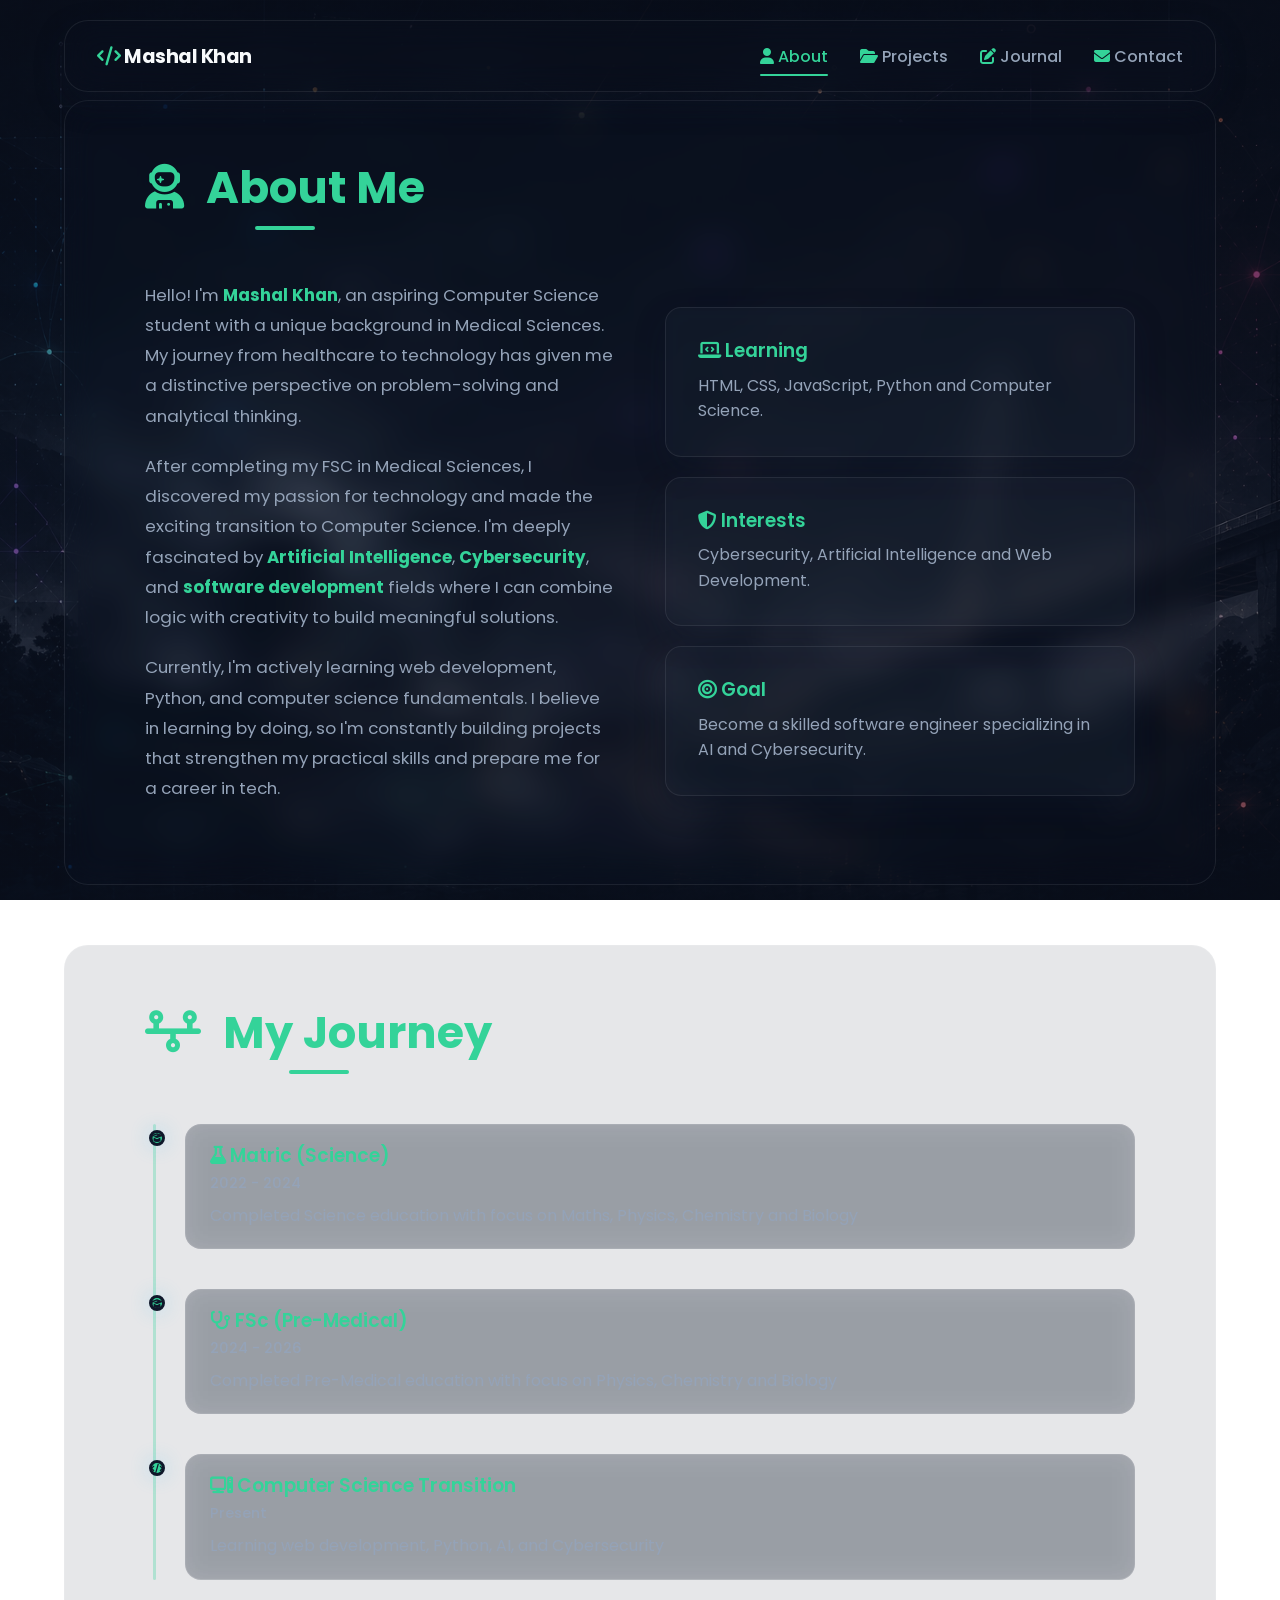
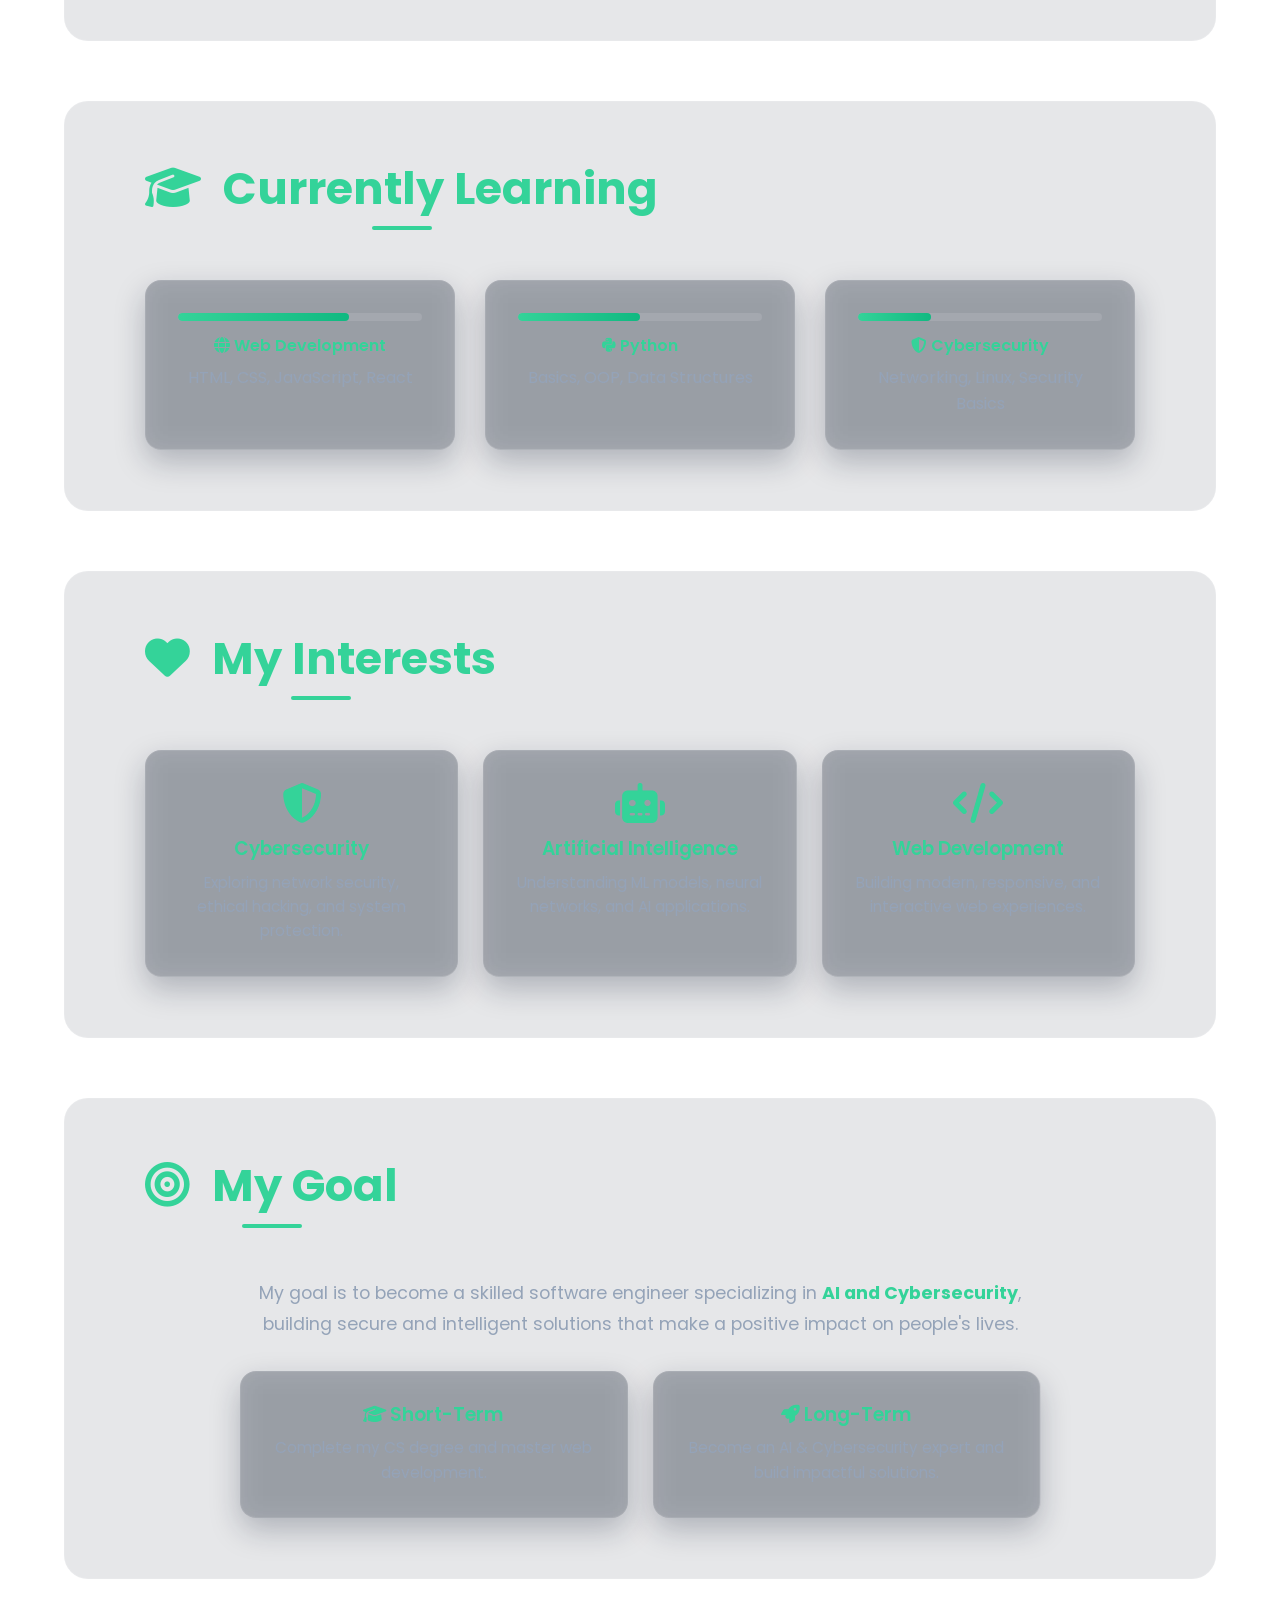
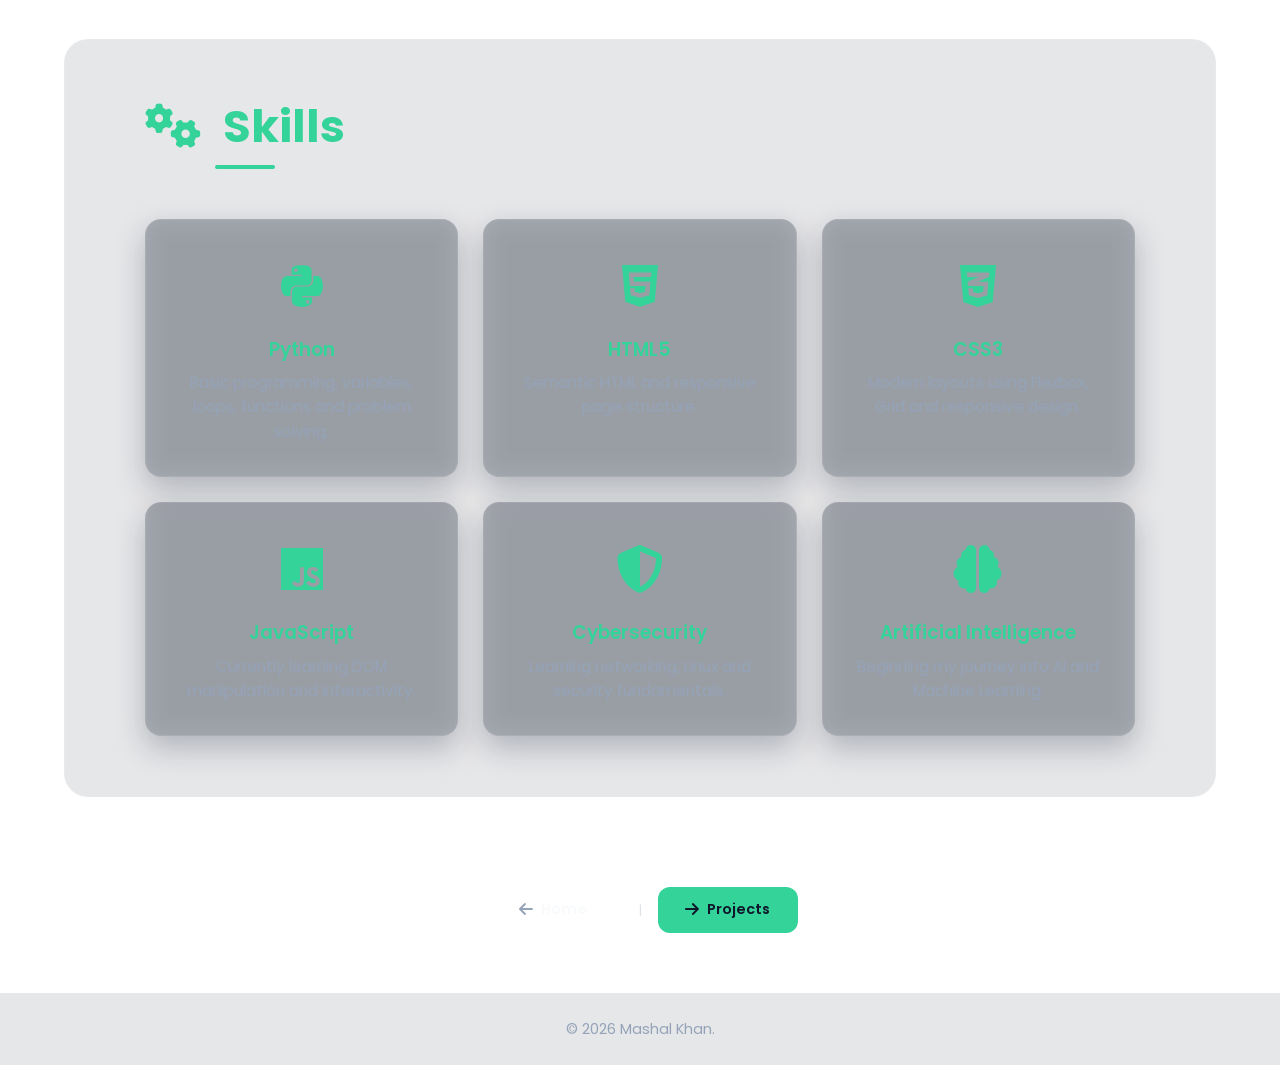
==== about.html @ 82abe892 "complete portfolio redesign" ====
<!DOCTYPE html>
<html lang="en">
<head>
    <!-- Meta Information -->
    <meta charset="UTF-8">
    <meta name="viewport" content="width=device-width, initial-scale=1.0">
    <meta name="description" content="Mashal Khan - Computer Science student specializing in AI, Cybersecurity, and Web Development. Transitioning from Medical Sciences to Tech.">
    <meta name="keywords" content="AI, Cybersecurity, Web Development, Python, Portfolio, Mashal Khan">
    <meta name="author" content="Mashal Khan">
    <meta name="robots" content="index, follow">
    
    <!-- Open Graph -->
    <meta property="og:title" content="Mashal Khan | About">
    <meta property="og:description" content="Computer Science student specializing in AI, Cybersecurity, and Web Development.">
    <meta property="og:type" content="website">
    <meta property="og:url" content="https://mashal-web.github.io/mashal-portfolio/">
    <meta property="og:image" content="https://mashal-web.github.io/mashal-portfolio/assets/images/og-image.jpg">
    
    <!-- Twitter Card -->
    <meta name="twitter:card" content="summary_large_image">
    <meta name="twitter:title" content="Mashal Khan | About">
    <meta name="twitter:description" content="Computer Science student specializing in AI, Cybersecurity, and Web Development.">
    
    <!-- Theme Color -->
    <meta name="theme-color" content="#0f172a">
    
    <title>Mashal Khan | About Me</title>
    
    <!-- Stylesheets -->
    <link rel="stylesheet" href="style.css">
    
    <!-- Favicon -->
    <link rel="icon" type="image/png" sizes="32x32" href="assets/images/favicon-32x32.png">
    <link rel="icon" type="image/png" sizes="16x16" href="assets/images/favicon-16x16.png">
    <link rel="apple-touch-icon" href="assets/images/apple-touch-icon.png">
    
    <!-- Preconnect for Performance -->
    <link rel="preconnect" href="https://fonts.googleapis.com">
    <link rel="preconnect" href="https://fonts.gstatic.com" crossorigin>

    <!-- Font Awesome -->
    <link rel="stylesheet" href="https://cdnjs.cloudflare.com/ajax/libs/font-awesome/6.5.0/css/all.min.css">
</head>
<body class="page-about">
    <!-- Scroll Progress Bar -->
    <div class="scroll-progress" role="progressbar" aria-valuenow="0" aria-valuemin="0" aria-valuemax="100"></div>
    
    <!-- Skip to Content -->
    <a href="#main-content" class="skip-link">Skip to main content</a>
 
    <!-- Navigation -->
    <header>
        <nav class="navbar" aria-label="Main navigation">
            <div class="logo">
                <a href="index.html" aria-label="Homepage">
                    <i class="fas fa-code"></i> Mashal Khan
                </a>
            </div>
            <ul class="nav-links" role="menubar">
                <li role="none"><a href="about.html" class="active" role="menuitem"><i class="fas fa-user"></i> About</a></li>
                <li role="none"><a href="projects.html" role="menuitem"><i class="fas fa-folder-open"></i> Projects</a></li>
                <li role="none"><a href="journal.html" role="menuitem"><i class="fas fa-pen-to-square"></i> Journal</a></li>
                <li role="none"><a href="contact.html" role="menuitem"><i class="fas fa-envelope"></i> Contact</a></li>
            </ul>
            <button class="hamburger" aria-label="Toggle navigation menu" aria-expanded="false">
                <span></span>
                <span></span>
                <span></span>
            </button>
        </nav>
    </header>

    <main id="main-content">

        <!-- ===== ABOUT SECTION ===== -->
        <section class="about">
            <div class="container">
                <h2 class="section-title">
                    <i class="fas fa-user-astronaut"></i> About Me
                </h2>
                <div class="about-content">
                    <div class="about-text">
                        <p>
                            Hello! I'm <strong>Mashal Khan</strong>, an aspiring Computer Science student 
                            with a unique background in Medical Sciences. My journey from healthcare to 
                            technology has given me a distinctive perspective on problem-solving and 
                            analytical thinking.
                        </p>
                        <p>
                            After completing my FSC in Medical Sciences, I discovered my passion for 
                            technology and made the exciting transition to Computer Science. I'm deeply 
                            fascinated by <strong>Artificial Intelligence</strong>, 
                            <strong>Cybersecurity</strong>, and <strong>software development</strong>  
                            fields where I can combine logic with creativity to build meaningful solutions.
                        </p>
                        <p>
                            Currently, I'm actively learning web development, Python, and computer science 
                            fundamentals. I believe in learning by doing, so I'm constantly building 
                            projects that strengthen my practical skills and prepare me for a career in tech.
                        </p>
                    </div>
                    <div class="about-cards">
                        <a href="#learning">
                            <div class="card">
                                <h3><i class="fas fa-laptop-code"></i> Learning</h3>
                                <p>HTML, CSS, JavaScript, Python and Computer Science.</p>
                            </div>
                        </a>
                        <a href="#interests">
                            <div class="card">
                                <h3><i class="fas fa-shield-halved"></i> Interests</h3>
                                <p>Cybersecurity, Artificial Intelligence and Web Development.</p>
                            </div>
                        </a>
                        <a href="#goal">
                            <div class="card">
                                <h3><i class="fas fa-bullseye"></i> Goal</h3>
                                <p>Become a skilled software engineer specializing in AI and Cybersecurity.</p>
                            </div>
                        </a>
                    </div>
                </div>
            </div>
        </section>

        <!-- ===== JOURNEY SECTION ===== -->
        <section id="journey" class="journey hidden">
            <div class="container">
                <h2 class="section-title">
                    <i class="fas fa-timeline"></i> My Journey
                </h2>
                <div class="timeline">
                    <div class="timeline-item">
                        <div class="timeline-dot" aria-hidden="true">
                            <i class="fas fa-graduation-cap"></i>
                        </div>
                        <div class="timeline-content">
                            <h3><i class="fas fa-flask"></i> Matric (Science)</h3>
                            <p class="timeline-date">2022 - 2024</p>
                            <p>Completed Science education with focus on Maths, Physics, Chemistry and Biology</p>
                        </div>
                    </div>
                    <div class="timeline-item">
                        <div class="timeline-dot" aria-hidden="true">
                            <i class="fas fa-graduation-cap"></i>
                        </div>
                        <div class="timeline-content">
                            <h3><i class="fas fa-stethoscope"></i> FSc (Pre-Medical)</h3>
                            <p class="timeline-date">2024 - 2026</p>
                            <p>Completed Pre-Medical education with focus on Physics, Chemistry and Biology</p>
                        </div>
                    </div>
                    <div class="timeline-item">
                        <div class="timeline-dot" aria-hidden="true">
                            <i class="fas fa-code"></i>
                        </div>
                        <div class="timeline-content">
                            <h3><i class="fas fa-computer"></i> Computer Science Transition</h3>
                            <p class="timeline-date">Present</p>
                            <p>Learning web development, Python, AI, and Cybersecurity</p>
                        </div>
                    </div>
                </div>
            </div>
        </section>

        <!-- ===== LEARNING SECTION ===== -->
        <section id="learning" class="learning hidden">
            <div class="container">
                <h2 class="section-title">
                    <i class="fas fa-graduation-cap"></i> Currently Learning
                </h2>
                <div class="learning-grid">
                    <div class="card">
                        <div class="progress-bar">
                            <div class="progress" style="width: 70%;"></div>
                        </div>
                        <h4><i class="fas fa-globe"></i> Web Development</h4>
                        <p>HTML, CSS, JavaScript, React</p>
                    </div>
                    <div class="card">
                        <div class="progress-bar">
                            <div class="progress" style="width: 50%;"></div>
                        </div>
                        <h4><i class="fab fa-python"></i> Python</h4>
                        <p>Basics, OOP, Data Structures</p>
                    </div>
                    <div class="card">
                        <div class="progress-bar">
                            <div class="progress" style="width: 30%;"></div>
                        </div>
                        <h4><i class="fas fa-shield-halved"></i> Cybersecurity</h4>
                        <p>Networking, Linux, Security Basics</p>
                    </div>
                </div>
            </div>
        </section>

        <!-- ===== INTERESTS SECTION ===== -->
        <section id="interests" class="interests hidden">
            <div class="container">
                <h2 class="section-title">
                    <i class="fas fa-heart"></i> My Interests
                </h2>
                <div class="interests-grid">
                    <div class="card">
                        <i class="fas fa-shield-halved"></i>
                        <h3>Cybersecurity</h3>
                        <p>Exploring network security, ethical hacking, and system protection.</p>
                    </div>
                    <div class="card">
                        <i class="fas fa-robot"></i>
                        <h3>Artificial Intelligence</h3>
                        <p>Understanding ML models, neural networks, and AI applications.</p>
                    </div>
                    <div class="card">
                        <i class="fas fa-code"></i>
                        <h3>Web Development</h3>
                        <p>Building modern, responsive, and interactive web experiences.</p>
                    </div>
                </div>
            </div>
        </section>
        
        <!-- ===== GOAL SECTION ===== -->
        <section id="goal" class="goal hidden">
            <div class="container">
                <h2 class="section-title">
                    <i class="fas fa-bullseye"></i> My Goal
                </h2>
                <div class="goal-content">
                    <p>
                        My goal is to become a skilled software engineer specializing in 
                        <strong>AI and Cybersecurity</strong>, building secure and intelligent 
                        solutions that make a positive impact on people's lives.
                    </p>
                    <div class="goal-grid">
                        <div class="card">
                            <h3><i class="fas fa-graduation-cap"></i> Short-Term</h3>
                            <p>Complete my CS degree and master web development.</p>
                        </div>
                        <div class="card">
                            <h3><i class="fas fa-rocket"></i> Long-Term</h3>
                            <p>Become an AI & Cybersecurity expert and build impactful solutions.</p>
                        </div>
                    </div>
                </div>
            </div>
        </section>

        <!-- ===== SKILLS SECTION ===== -->
        <section id="skills" class="skills hidden">
            <div class="container">
                <h2 class="section-title">
                    <i class="fas fa-cogs"></i> Skills
                </h2>
                <div class="skills-grid">
                    <div class="card skill-card">
                        <div class="skill-icon" aria-hidden="true">
                            <i class="fab fa-python"></i>
                        </div>
                        <h3>Python</h3>
                        <p>Basic programming, variables, loops, functions and problem solving.</p>
                    </div>
                    <div class="card skill-card">
                        <div class="skill-icon" aria-hidden="true">
                            <i class="fab fa-html5"></i>
                        </div>
                        <h3>HTML5</h3>
                        <p>Semantic HTML and responsive page structure.</p>
                    </div>
                    <div class="card skill-card">
                        <div class="skill-icon" aria-hidden="true">
                            <i class="fab fa-css3-alt"></i>
                        </div>
                        <h3>CSS3</h3>
                        <p>Modern layouts using Flexbox, Grid and responsive design.</p>
                    </div>
                    <div class="card skill-card">
                        <div class="skill-icon" aria-hidden="true">
                            <i class="fab fa-js"></i>
                        </div>
                        <h3>JavaScript</h3>
                        <p>Currently learning DOM manipulation and interactivity.</p>
                    </div>
                    <div class="card skill-card">
                        <div class="skill-icon" aria-hidden="true">
                            <i class="fas fa-shield-halved"></i>
                        </div>
                        <h3>Cybersecurity</h3>
                        <p>Learning networking, Linux and security fundamentals.</p>
                    </div>
                    <div class="card skill-card">
                        <div class="skill-icon" aria-hidden="true">
                            <i class="fas fa-brain"></i>
                        </div>
                        <h3>Artificial Intelligence</h3>
                        <p>Beginning my journey into AI and Machine Learning.</p>
                    </div>
                </div>
            </div>
        </section>

        <!-- ===== NEXT PAGE NAVIGATION ===== -->
        <div class="next-page-nav">
            <a href="index.html" class="btn btn-outline">
                <i class="fas fa-arrow-left"></i> Home
            </a>
            <span class="nav-divider">|</span>
            <a href="projects.html" class="btn btn-primary">
                <i class="fas fa-arrow-right"></i> Projects
            </a>
        </div>

    </main>

    <!-- Back to Top Button -->
    <button id="backToTop" title="Back to Top" aria-label="Scroll back to top">
        <i class="fas fa-angle-up"></i>
    </button>

    <!-- Footer -->
    <footer class="footer">
        <p>
            &copy; <span id="currentYear">2026</span> Mashal Khan.
        </p>
    </footer>

    <script src="script.js"></script>
</body>
</html>
---- style.css ----
/* =========================
   Font Import
========================= */
@import url('https://fonts.googleapis.com/css2?family=Poppins:wght@300;400;500;600;700&display=swap');

/* =========================
   CSS Variables - Base Theme
========================= */
:root {
    /* Base Colors - Dark Theme */
    --bg: #0f172a;
    --bg-glass: rgba(15, 23, 42, 0.1);
    --surface: #1e293b;
    --surface-light: #334155;
    --text: #f8fafc;
    --text-muted: #94a3b8;
    --border: rgba(255, 255, 255, 0.08);
    
    /* Spacing */
    --space-xs: 0.5rem;
    --space-sm: 1rem;
    --space-md: 1.5rem;
    --space-lg: 2rem;
    --space-xl: 3rem;
    --space-2xl: 5rem;
    
    /* Border Radius */
    --radius-sm: 12px;
    --radius-md: 16px;
    --radius-lg: 24px;
    --radius-full: 9999px;
    
    /* Shadows */
    --shadow-sm: 0 8px 20px rgba(0, 0, 0, 0.15);
    --shadow-md: 0 12px 30px rgba(15, 23, 42, 0.25);
    --shadow-lg: 0 20px 50px rgba(0, 0, 0, 0.35);
    --shadow-primary: 0 8px 20px rgba(56, 189, 248, 0.3);
    
    /* Transitions */
    --transition-fast: 0.2s ease;
    --transition: 0.3s ease;
    --transition-slow: 0.5s ease;
}

/* =========================
   Reset & Base
========================= */
*,
*::before,
*::after {
    margin: 0;
    padding: 0;
    box-sizing: border-box;
}

html {
    scroll-behavior: smooth;
}

body {
    font-family: 'Poppins', sans-serif;
    color: var(--text);
    background: 
        linear-gradient(rgba(15, 23, 42, 0.55), rgba(15, 23, 42, 0.55)),
        url("assets/images/background.png");
    background-size: cover;
    background-position: center;
    background-repeat: no-repeat;
    background-attachment: fixed;
    overflow-x: hidden;
    min-height: 100vh;
}

/* =========================
   Typography
========================= */
h1, h2, h3, h4, h5, h6 {
    line-height: 1.2;
    font-weight: 600;
}

a {
    color: inherit;
    text-decoration: none;
}

img {
    max-width: 100%;
    height: auto;
    display: block;
    background: var(--surface-light);
}

/* =========================
   Skip to Content
========================= */
.skip-link {
    position: absolute;
    top: -100%;
    left: 50%;
    transform: translateX(-50%);
    padding: 12px 24px;
    background: var(--primary);
    color: var(--bg);
    text-decoration: none;
    font-weight: 600;
    border-radius: var(--radius-sm);
    z-index: 9999;
    transition: top var(--transition);
}

.skip-link:focus {
    top: 20px;
}

/* =========================
   Scroll Progress Bar
========================= */
.scroll-progress {
    position: fixed;
    top: 0;
    left: 0;
    width: 0;
    height: 4px;
    z-index: 9999;
    transition: width 0.1s ease;
    will-change: width;
}

/* =========================
   Navigation
========================= */
.navbar {
    position: fixed;
    top: 20px;
    left: 50%;
    transform: translateX(-50%);
    width: min(1200px, 90%);
    height: 72px;
    display: flex;
    justify-content: space-between;
    align-items: center;
    padding: 0 32px;
    background: var(--bg-glass);
    backdrop-filter: blur(16px);
    -webkit-backdrop-filter: blur(16px);
    border: 1px solid var(--border);
    border-radius: var(--radius-lg);
    box-shadow: var(--shadow-md);
    z-index: 1000;
    transition: all var(--transition);
}

.navbar.scrolled {
    height: 64px;
    background: rgba(15, 23, 42, 0.92);
    box-shadow: var(--shadow-lg);
}

.logo a {
    font-size: 1.2rem;
    font-weight: 700;
    color: var(--text);
    letter-spacing: -0.5px;
    transition: color var(--transition-fast);
}

.logo a:hover {
    color: var(--primary);
}

.nav-links {
    display: flex;
    gap: 2rem;
    align-items: center;
    list-style: none;
}

.nav-links a {
    color: var(--text-muted);
    font-weight: 500;
    transition: color var(--transition-fast);
    position: relative;
    padding: 4px 0;
}

.nav-links a::after {
    content: "";
    position: absolute;
    left: 0;
    bottom: -4px;
    width: 0;
    height: 2px;
    border-radius: var(--radius-full);
    transition: width var(--transition);
}

.nav-links a:hover,
.nav-links a:focus {
    color: var(--text);
}

.nav-links a:hover::after,
.nav-links a:focus::after,
.nav-links a.active::after {
    width: 100%;
}

.nav-links a.active {
    color: var(--primary);
}

/* =========================
   Hamburger Menu
========================= */
.hamburger {
    display: none;
    flex-direction: column;
    cursor: pointer;
    gap: 6px;
    background: none;
    border: none;
    padding: 4px;
}

.hamburger span {
    width: 28px;
    height: 3px;
    background: var(--text);
    border-radius: var(--radius-sm);
    transition: all var(--transition);
    transform-origin: center;
}

.hamburger.active span:nth-child(1) {
    transform: rotate(45deg) translate(5px, 8px);
}

.hamburger.active span:nth-child(2) {
    opacity: 0;
    transform: scaleX(0);
}

.hamburger.active span:nth-child(3) {
    transform: rotate(-45deg) translate(5px, -8px);
}

/* =========================
   Main Content - Fix for Navbar
========================= */
main {
    padding-top: 80px;
}

section:first-of-type {
    margin-top: 20px;
}

/* =========================
   Sections
========================= */
section {
    margin: 60px auto;
    width: min(1200px, 90%);
    padding: 60px 80px;
    background: var(--bg-glass);
    backdrop-filter: blur(16px);
    -webkit-backdrop-filter: blur(16px);
    border: 1px solid var(--border);
    border-radius: var(--radius-lg);
}

.container {
    max-width: 1200px;
    margin: 0 auto;
}

.section-title {
    font-size: 2.8rem;
    font-weight: 700;
    text-align: center;
    position: relative;
    display: inline-block;
    margin: 0 auto 50px;
    padding-bottom: 15px;
}

.section-title::after {
    content: '';
    position: absolute;
    bottom: 0;
    left: 50%;
    transform: translateX(-50%);
    width: 60px;
    height: 4px;
    border-radius: 4px;
}

/* =========================
   Page Intro
========================= */
.page-intro {
    margin: 20px auto 30px;
    padding: 60px 80px;
    background: var(--bg-glass);
    backdrop-filter: blur(16px);
    -webkit-backdrop-filter: blur(16px);
    border: 1px solid var(--border);
    border-radius: var(--radius-lg);
    width: min(1200px, 90%);
}

.intro-content {
    text-align: center;
    max-width: 800px;
    margin: 0 auto;
}

.intro-title {
    font-size: 2.8rem;
    font-weight: 700;
    color: var(--text);
    margin-bottom: 16px;
}

.intro-title i {
    margin-right: 12px;
}

.intro-description {
    color: var(--text-muted);
    font-size: 1.05rem;
    line-height: 1.8;
    margin: 0 auto;
}

.intro-description:last-of-type {
    margin-bottom: 0;
}

.intro-badge {
    display: inline-flex;
    align-items: center;
    gap: 8px;
    padding: 4px 16px;
    border: 1px solid var(--border);
    border-radius: var(--radius-full);
    font-size: 0.7rem;
    font-weight: 600;
    letter-spacing: 0.5px;
    text-transform: uppercase;
    margin-bottom: 16px;
}

.intro-actions {
    margin-top: 30px;
    display: flex;
    justify-content: center;
    gap: 14px;
    flex-wrap: wrap;
}

.intro-actions .btn {
    min-width: 160px;
    padding: 0.7rem 1.6rem;
    font-size: 0.9rem;
}

.intro-card {
    text-align: center;
}

.intro-stats {
    display: flex;
    justify-content: center;
    align-items: center;
    gap: 20px;
    margin: 20px 0 28px;
    padding: 16px 24px;
    background: rgba(255, 255, 255, 0.02);
    border: 1px solid var(--border);
    border-radius: var(--radius-sm);
    max-width: 500px;
    margin-left: auto;
    margin-right: auto;
}

.stat-item {
    display: flex;
    flex-direction: column;
    align-items: center;
    gap: 2px;
}

.stat-number {
    font-size: 1.1rem;
    font-weight: 700;
    color: var(--text);
}

.stat-label {
    font-size: 0.65rem;
    text-transform: uppercase;
    letter-spacing: 0.5px;
    color: var(--text-muted);
    opacity: 0.6;
}

.stat-divider {
    width: 1px;
    height: 30px;
    background: var(--border);
}

/* =========================
   Cards
========================= */
.card {
    background: rgba(30, 41, 59, 0.3);
    backdrop-filter: blur(12px);
    -webkit-backdrop-filter: blur(12px);
    border: 1px solid var(--border);
    border-radius: var(--radius-md);
    padding: 2rem;
    transition: all var(--transition);
    box-shadow: var(--shadow-md);
}

.card:hover {
    transform: translateY(-4px);
    border-color: var(--primary);
    box-shadow: var(--shadow-lg);
}

.card h3,
.card h4 {
    color: var(--primary);
    margin-bottom: 10px;
}

.card p {
    color: var(--text-muted);
    line-height: 1.6;
}

/* =========================
   Buttons
========================= */
.btn {
    display: inline-flex;
    align-items: center;
    justify-content: center;
    gap: 8px;
    min-width: 180px;
    padding: 0.9rem 1.8rem;
    border: 1px solid transparent;
    border-radius: var(--radius-sm);
    font-weight: 600;
    font-size: 1rem;
    text-decoration: none;
    cursor: pointer;
    transition: all var(--transition);
    text-align: center;
}

.btn:hover {
    transform: translateY(-2px);
    box-shadow: var(--shadow-sm);
}

.btn:active {
    transform: translateY(0);
}

.btn-primary {
    color: var(--bg);
}

.btn-outline {
    background: rgba(255, 255, 255, 0.05);
    border-color: var(--border);
    color: var(--text);
}

.btn-outline:hover {
    color: var(--primary);
    background: rgba(56, 189, 248, 0.1);
}

/* =========================
   Hero Section
========================= */
.hero {
    min-height: 85vh;
    display: grid;
    grid-template-columns: 320px 1fr;
    align-items: center;
    gap: var(--space-2xl);
    padding: 40px 0;
    margin-top: 20px;
    margin-bottom: 60px;
}

.hero-image {
    display: flex;
    justify-content: center;
    align-items: center;
}

.hero-image img {
    width: clamp(160px, 25vw, 200px);
    aspect-ratio: 1;
    object-fit: cover;
    border-radius: 50%;
    padding: 6px;
    background: rgba(255, 255, 255, 0.05);
    border: 2px solid var(--border);
    box-shadow: var(--shadow-lg);
    transition: all var(--transition);
}

.hero-image img:hover {
    transform: scale(1.02);
    border-color: var(--primary);
}

.hero-content {
    display: flex;
    flex-direction: column;
    align-items: flex-start;
    max-width: 650px;
}

.hero-tag {
    display: inline-block;
    padding: 6px 16px;
    border: 1px solid var(--border);
    border-radius: var(--radius-full);
    font-size: 0.85rem;
    font-weight: 600;
    text-transform: uppercase;
    letter-spacing: 1px;
    margin-bottom: 10px;
}

.hero h1 {
    font-size: clamp(3rem, 7vw, 5rem);
    font-weight: 700;
    line-height: 1.05;
    letter-spacing: -2px;
    color: var(--text);
    margin: 10px 0;
}

.hero-description {
    max-width: 600px;
    color: var(--text-muted);
    line-height: 1.8;
    font-size: 1.1rem;
}

.buttons {
    display: flex;
    gap: var(--space-md);
    margin-top: var(--space-lg);
    flex-wrap: wrap;
}

.hero-socials {
    display: flex;
    gap: var(--space-lg);
    margin-top: var(--space-xl);
    opacity: 0.8;
}

.hero-socials a {
    font-size: 0.9rem;
    letter-spacing: 0.5px;
    color: var(--text-muted);
    transition: color var(--transition-fast);
    position: relative;
}

.hero-socials a::after {
    content: '';
    position: absolute;
    left: 0;
    bottom: -4px;
    width: 0;
    height: 1px;
    transition: width var(--transition);
}

.hero-socials a:hover {
    color: var(--primary);
}

.hero-socials a:hover::after {
    width: 100%;
}

/* =========================
   About Section
========================= */
.about-content {
    display: grid;
    grid-template-columns: 1fr 1fr;
    gap: 50px;
    align-items: center;
}

.about-text p {
    margin-bottom: 20px;
    color: var(--text-muted);
    font-size: 1.05rem;
    line-height: 1.8;
}

.about-text strong {
    color: var(--primary);
}

.about-cards {
    display: grid;
    gap: 20px;
}

/* =========================
   Journey Section
========================= */
.timeline {
    position: relative;
    padding-left: 40px;
}

.timeline::before {
    content: '';
    position: absolute;
    left: 8px;
    top: 0;
    bottom: 0;
    width: 3px;
    border-radius: var(--radius-full);
    opacity: 0.3;
}

.timeline-item {
    position: relative;
    margin-bottom: 40px;
}

.timeline-item:last-child {
    margin-bottom: 0;
}

.timeline-dot {
    position: absolute;
    left: -36px;
    top: 6px;
    width: 16px;
    height: 16px;
    border-radius: 50%;
    box-shadow: 0 0 20px rgba(56, 189, 248, 0.3);
    border: 3px solid var(--bg);
}

.timeline-content {
    background: rgba(30, 41, 59, 0.3);
    backdrop-filter: blur(12px);
    padding: 20px 24px;
    border-radius: var(--radius-md);
    border: 1px solid var(--border);
    transition: all var(--transition);
}

.timeline-content:hover {
    transform: translateX(8px);
    border-color: var(--primary);
}

.timeline-content h3 {
    color: var(--primary);
    margin-bottom: 4px;
}

.timeline-date {
    color: var(--text-muted);
    font-size: 0.9rem;
    font-weight: 500;
    margin-bottom: 8px;
}

.timeline-content p {
    color: var(--text-muted);
    line-height: 1.6;
}

/* =========================
   Learning Section
========================= */
.learning-grid {
    display: grid;
    grid-template-columns: repeat(auto-fit, minmax(280px, 1fr));
    gap: 30px;
}

.learning-grid .card {
    text-align: center;
}

.progress-bar {
    width: 100%;
    height: 8px;
    background: rgba(255, 255, 255, 0.1);
    border-radius: var(--radius-full);
    margin-bottom: 15px;
    overflow: hidden;
}

.progress {
    height: 100%;
    border-radius: var(--radius-full);
    transition: width 1s ease;
    will-change: width;
}

/* =========================
   Skills Section
========================= */
.skills-grid {
    display: grid;
    grid-template-columns: repeat(auto-fit, minmax(250px, 1fr));
    gap: 25px;
}

.skill-card {
    text-align: center;
}

.skill-icon {
    font-size: 3rem;
    margin-bottom: 15px;
    display: block;
}

.skill-card h3 {
    color: var(--primary);
    margin-bottom: 10px;
}

.skill-card p {
    color: var(--text-muted);
    font-size: 0.95rem;
    line-height: 1.6;
}

/* =========================
   Projects Section
========================= */
.projects-grid {
    display: grid;
    grid-template-columns: repeat(auto-fit, minmax(320px, 1fr));
    gap: 30px;
}

.project-card {
    transition: all var(--transition);
    cursor: pointer;
}

.project-card:hover {
    transform: translateY(-8px) scale(1.02);
    box-shadow: var(--shadow-lg);
}

.project-content {
    padding: 5px 0;
}

.project-content h3 {
    color: var(--primary);
    margin-bottom: 10px;
    font-size: 1.3rem;
}

.project-content p {
    color: var(--text-muted);
    margin-bottom: 15px;
    line-height: 1.6;
}

.tech-stack {
    display: flex;
    flex-wrap: wrap;
    gap: 10px;
    margin-bottom: 20px;
}

.tech-stack span {
    background: rgba(33, 38, 45, 0.8);
    color: var(--primary);
    padding: 4px 12px;
    border-radius: var(--radius-sm);
    font-size: 0.85rem;
    font-weight: 500;
    border: 1px solid var(--border);
}

.project-links {
    display: flex;
    gap: 15px;
    flex-wrap: wrap;
}

.project-links .btn {
    min-width: 140px;
}

/* Project Cards */
.project-cards {
    display: grid;
    grid-template-columns: 1fr 1fr;
    gap: 25px;
    max-width: 800px;
    margin: 40px auto 0;
}

.project-card-link {
    text-decoration: none;
    transition: transform var(--transition);
}

.project-card-link:hover {
    transform: translateY(-4px);
}

.project-card-link .card {
    text-align: center;
    padding: 2rem;
    height: 100%;
    cursor: pointer;
}

.project-card-link .card h3 {
    color: var(--primary);
    margin-bottom: 10px;
}

.project-card-link .card h3 i {
    margin-right: 8px;
}

.project-card-link .card p {
    color: var(--text-muted);
    font-size: 0.95rem;
    line-height: 1.6;
    margin-bottom: 12px;
}

.card-tag {
    display: inline-block;
    padding: 4px 14px;
    border-radius: var(--radius-full);
    font-size: 0.8rem;
    font-weight: 500;
    border: 1px solid var(--border);
}

/* Project Status Badges */
.project-status {
    margin: 15px 0;
}

.status-badge {
    display: inline-flex;
    align-items: center;
    gap: 6px;
    padding: 4px 14px;
    border-radius: var(--radius-full);
    font-size: 0.8rem;
    font-weight: 500;
}

.status-badge.in-progress {
    background: rgba(56, 189, 248, 0.15);
    color: #38bdf8;
    border: 1px solid rgba(56, 189, 248, 0.25);
}

.status-badge.coming-soon {
    background: rgba(148, 163, 184, 0.15);
    color: var(--text-muted);
    border: 1px solid rgba(148, 163, 184, 0.2);
}

/* Featured Badge */
.project-badge {
    display: inline-flex;
    align-items: center;
    gap: 6px;
    color: var(--bg);
    padding: 4px 14px;
    border-radius: var(--radius-full);
    font-size: 0.75rem;
    font-weight: 600;
    margin-bottom: 12px;
    width: fit-content;
}

.project-card.featured {
    border-color: var(--primary);
    box-shadow: var(--shadow-primary);
    grid-column: 1 / -1;
}

/* =========================
   Contact Form
========================= */
.contact-form-wrapper {
    max-width: 700px;
    margin: 0 auto;
    padding: 20px 0;
}

.contact-form {
    display: flex;
    flex-direction: column;
    gap: 20px;
    margin-top: auto;
}

.form-group {
    display: flex;
    flex-direction: column;
    gap: 6px;
}

.form-group label {
    color: var(--text-muted);
    font-size: 0.9rem;
    font-weight: 500;
    letter-spacing: 0.5px;
}

.form-group input,
.form-group textarea,
.form-group select {
    width: 100%;
    padding: 14px 18px;
    background: rgba(30, 41, 59, 0.3);
    backdrop-filter: blur(12px);
    -webkit-backdrop-filter: blur(12px);
    border: 1px solid var(--border);
    border-radius: var(--radius-sm);
    color: var(--text);
    font-family: 'Poppins', sans-serif;
    font-size: 1rem;
    transition: all var(--transition);
    outline: none;
}

.form-group input::placeholder,
.form-group textarea::placeholder {
    color: var(--text-muted);
    opacity: 0.6;
}

.form-group input:focus,
.form-group textarea:focus,
.form-group select:focus {
    border-color: var(--primary);
    box-shadow: 0 0 0 3px rgba(56, 189, 248, 0.15);
    background: rgba(30, 41, 59, 0.5);
}

.form-group textarea {
    resize: vertical;
    min-height: 120px;
    max-height: 300px;
}

.form-row {
    display: grid;
    grid-template-columns: 1fr 1fr;
    gap: 20px;
}

.form-submit {
    margin-top: 10px;
}

.form-submit .btn {
    width: 100%;
    padding: 16px;
    font-size: 1.05rem;
    letter-spacing: 0.5px;
}

.form-status {
    padding: 12px 16px;
    border-radius: var(--radius-sm);
    font-size: 0.95rem;
    display: none;
    animation: slideUp 0.3s ease;
}

.form-status.success {
    display: block;
    background: rgba(34, 197, 94, 0.15);
    border: 1px solid rgba(34, 197, 94, 0.3);
    color: #4ade80;
}

.form-status.error {
    display: block;
    background: rgba(239, 68, 68, 0.15);
    border: 1px solid rgba(239, 68, 68, 0.3);
    color: #f87171;
}

.spinner-small {
    display: none;
    width: 20px;
    height: 20px;
    border: 2px solid var(--border);
    border-top-color: var(--bg);
    border-radius: 50%;
    animation: spin 0.8s linear infinite;
}

.btn.loading .spinner-small {
    display: inline-block;
}

.btn.loading .btn-text {
    display: none;
}

/* =========================
   Contact Page
========================= */
#contact {
    background: transparent !important;
    backdrop-filter: none !important;
    border: none !important;
    box-shadow: none !important;
    padding: 0 !important;
}

#contact .container {
    max-width: 1200px;
    margin: 0 auto;
    padding: 0 20px;
}

.contact-grid {
    display: grid;
    grid-template-columns: 1fr 1fr;
    gap: 50px;
    align-items: start;
}

.contact-info {
    display: flex;
    flex-direction: column;
    gap: 24px;
    margin-top: auto;
}

.contact-info-item {
    display: flex;
    align-items: flex-start;
    gap: 16px;
    padding: 16px 20px;
    background: rgba(30, 41, 59, 0.2);
    border-radius: var(--radius-sm);
    border: 1px solid var(--border);
    transition: all var(--transition);
}

.contact-info-item:hover {
    border-color: var(--primary);
    transform: translateX(4px);
}

.contact-info-icon {
    font-size: 1.5rem;
    flex-shrink: 0;
    margin-top: 2px;
}

.contact-info-content h4 {
    color: var(--text);
    font-size: 0.95rem;
    margin-bottom: 2px;
}

.contact-info-content p {
    color: var(--text-muted);
    font-size: 0.9rem;
    line-height: 1.5;
}

.contact-info-content a {
    color: var(--primary);
    transition: color var(--transition-fast);
}

.contact-info-content a:hover {
    color: var(--primary-hover);
}

.contact-socials {
    display: flex;
    gap: 16px;
    margin-top: 10px;
    flex-wrap: wrap;
}

.contact-socials a {
    display: flex;
    align-items: center;
    gap: 8px;
    padding: 10px 18px;
    background: rgba(30, 41, 59, 0.2);
    border: 1px solid var(--border);
    border-radius: var(--radius-sm);
    color: var(--text-muted);
    text-decoration: none;
    transition: all var(--transition);
    font-size: 0.9rem;
}

.contact-socials a:hover {
    border-color: var(--primary);
    color: var(--primary);
    transform: translateY(-2px);
    box-shadow: var(--shadow-sm);
}

.heading-card {
    text-align: center;
    padding: 40px 48px 36px;
    margin-bottom: 36px;
    background: rgba(30, 41, 59, 0.45);
    backdrop-filter: blur(14px);
    border: 1px solid var(--border);
    border-radius: var(--radius-lg);
    transition: all var(--transition);
}

.heading-card:hover {
    transform: translateY(-4px);
    border-color: var(--primary);
    box-shadow: var(--shadow-md);
}

.heading-badge {
    display: inline-flex;
    align-items: center;
    gap: 8px;
    padding: 6px 18px;
    border-radius: var(--radius-full);
    font-size: 0.75rem;
    font-weight: 600;
    letter-spacing: 0.5px;
    text-transform: uppercase;
    margin-bottom: 16px;
}

.heading-title {
    font-size: 2.8rem;
    font-weight: 700;
    color: var(--text);
    margin-bottom: 10px;
}

.heading-subtitle {
    color: var(--text-muted);
    font-size: 1.1rem;
    max-width: 550px;
    margin: 0 auto;
    line-height: 1.7;
}

.row-two-col {
    display: grid;
    grid-template-columns: 1.2fr 0.8fr;
    gap: 32px;
    align-items: stretch;
}

.form-card {
    padding: 36px 40px;
}

.contact-form {
    display: flex;
    flex-direction: column;
    gap: 20px;
}

.input-label {
    display: flex !important;
    align-items: center;
    gap: 8px;
    color: var(--text) !important;
    font-size: 0.85rem !important;
    font-weight: 500 !important;
    margin-bottom: 4px !important;
    position: relative !important;
    top: auto !important;
    left: auto !important;
    transform: none !important;
    opacity: 1 !important;
    pointer-events: auto !important;
    visibility: visible !important;
}

.input-label i {
    color: var(--primary);
    font-size: 0.8rem;
}

.form-group input,
.form-group textarea {
    width: 100%;
    padding: 14px 18px;
    background: rgba(255, 255, 255, 0.02);
    border: 1.5px solid var(--border);
    border-radius: var(--radius-sm);
    color: var(--text);
    font-family: 'Poppins', sans-serif;
    font-size: 0.95rem;
    transition: all var(--transition);
    outline: none;
}

.form-group input:focus,
.form-group textarea:focus {
    border-color: var(--primary);
    background: rgba(56, 189, 248, 0.03);
    box-shadow: 0 0 0 4px rgba(56, 189, 248, 0.04);
}

.form-group textarea {
    resize: vertical;
    min-height: 120px;
}

.btn-submit {
    display: inline-flex;
    align-items: center;
    justify-content: center;
    gap: 10px;
    padding: 16px 32px;
    color: var(--bg);
    font-family: 'Poppins', sans-serif;
    font-size: 0.95rem;
    font-weight: 600;
    border: none;
    border-radius: var(--radius-sm);
    cursor: pointer;
    transition: all var(--transition);
    width: 100%;
    position: relative;
    overflow: hidden;
}

.btn-submit::after {
    content: '';
    position: absolute;
    inset: 0;
    background: linear-gradient(135deg, rgba(255, 255, 255, 0.1), transparent);
    opacity: 0;
    transition: opacity var(--transition);
}

.btn-submit:hover::after {
    opacity: 1;
}

.btn-submit:hover {
    transform: translateY(-3px);
    box-shadow: 0 12px 36px rgba(56, 189, 248, 0.25);
}

.btn-submit i {
    transition: transform 0.3s ease;
}

.btn-submit:hover i {
    transform: translateX(4px);
}

.content-card {
    padding: 36px 32px;
    display: flex;
    flex-direction: column;
    gap: 18px;
}

.content-header {
    margin-bottom: 4px;
}

.content-header-label {
    font-size: 0.6rem;
    text-transform: uppercase;
    letter-spacing: 0.8px;
    color: var(--text-muted);
    opacity: 0.5;
}

.content-header h3 {
    font-size: 1.2rem;
    font-weight: 600;
    color: var(--text);
    margin-top: 2px;
}

.content-item {
    display: flex;
    align-items: center;
    gap: 16px;
    padding: 12px 16px;
    background: rgba(255, 255, 255, 0.02);
    border-radius: var(--radius-sm);
    transition: all var(--transition);
    border: 1px solid transparent;
}

.content-item:hover {
    background: rgba(255, 255, 255, 0.04);
    border-color: var(--border);
    transform: translateX(6px);
}

.content-icon {
    width: 44px;
    height: 44px;
    display: flex;
    align-items: center;
    justify-content: center;
    border-radius: var(--radius-sm);
    font-size: 1.05rem;
    flex-shrink: 0;
    transition: all var(--transition);
}

.content-item:hover .content-icon {
    transform: scale(1.06);
}

.content-text {
    display: flex;
    flex-direction: column;
    min-width: 0;
}

.content-label {
    font-size: 0.6rem;
    text-transform: uppercase;
    letter-spacing: 0.8px;
    color: var(--text-muted);
    opacity: 0.5;
    transition: all var(--transition);
}

.content-item:hover .content-label {
    opacity: 0.8;
}

.content-text a,
.content-text span {
    font-size: 0.9rem;
    font-weight: 500;
    text-decoration: none;
    color: var(--text);
    transition: all var(--transition);
}

.content-text a:hover {
    color: var(--primary);
}

.email-icon {
    background: rgba(56, 189, 248, 0.1);
    color: #38bdf8;
}
.email-icon i { color: #38bdf8; }

.location-icon {
    background: rgba(52, 211, 153, 0.1);
    color: #34d399;
}
.location-icon i { color: #34d399; }

.availability-icon {
    background: rgba(251, 191, 36, 0.1);
    color: #fbbf24;
}
.availability-icon i { color: #fbbf24; }

.status-badge {
    display: inline-flex;
    align-items: center;
    gap: 8px;
    color: #4ade80;
}

.status-dot {
    display: inline-block;
    width: 8px;
    height: 8px;
    background: #4ade80;
    border-radius: 50%;
    animation: pulse-dot 2s ease-in-out infinite;
}

@keyframes pulse-dot {
    0%, 100% { opacity: 1; transform: scale(1); }
    50% { opacity: 0.5; transform: scale(0.8); }
}

.content-divider {
    height: 1px;
    background: var(--border);
    margin: 4px 0;
}

.content-social {
    display: flex;
    flex-direction: column;
    gap: 12px;
    padding: 4px 0;
}

.social-label {
    font-size: 0.6rem;
    text-transform: uppercase;
    letter-spacing: 0.8px;
    color: var(--text-muted);
    opacity: 0.5;
}

.social-links {
    display: flex;
    gap: 12px;
}

.social-link {
    display: inline-flex;
    align-items: center;
    justify-content: center;
    width: 46px;
    height: 46px;
    border-radius: 50%;
    background: rgba(255, 255, 255, 0.02);
    border: 1px solid var(--border);
    color: var(--text-muted);
    font-size: 1.15rem;
    transition: all var(--transition);
    text-decoration: none;
}

.social-link:hover {
    transform: translateY(-4px);
    border-color: var(--primary);
    background: rgba(255, 255, 255, 0.04);
}

.social-link.github:hover {
    color: #ffffff;
    border-color: #ffffff;
}
.social-link.linkedin:hover {
    color: #0a66c2;
    border-color: #0a66c2;
}
.social-link.twitter:hover {
    color: #1da1f2;
    border-color: #1da1f2;
}
.social-link.email:hover {
    color: #38bdf8;
    border-color: #38bdf8;
}

/* =========================
   Resources
========================= */
.resources-grid {
    display: grid;
    grid-template-columns: repeat(auto-fit, minmax(280px, 1fr));
    gap: 30px;
}

.resource-card {
    text-align: center;
}

.resource-icon {
    font-size: 3rem;
    margin-bottom: 15px;
}

.resource-card h3 {
    color: var(--text);
    margin-bottom: 10px;
}

.resource-card p {
    color: var(--text-muted);
    font-size: 0.95rem;
    margin-bottom: 20px;
    line-height: 1.6;
}

.resource-card .btn {
    width: 100%;
    max-width: 220px;
}

.resource-card .file-size {
    display: block;
    margin-top: 8px;
    color: var(--text-muted);
    font-size: 0.8rem;
    opacity: 0.7;
}

/* =========================
   Social Grid
========================= */
.social-grid {
    display: grid;
    grid-template-columns: repeat(auto-fit, minmax(220px, 1fr));
    gap: 25px;
    max-width: 800px;
    margin: 0 auto;
}

.social-card {
    display: flex;
    flex-direction: column;
    align-items: center;
    text-align: center;
    padding: 2rem;
    background: rgba(30, 41, 59, 0.3);
    backdrop-filter: blur(12px);
    border: 1px solid var(--border);
    border-radius: var(--radius-md);
    text-decoration: none;
    transition: all var(--transition);
}

.social-card:hover {
    transform: translateY(-6px);
    border-color: var(--primary);
    box-shadow: var(--shadow-lg);
}

.social-card i {
    font-size: 2.5rem;
    margin-bottom: 10px;
}

.social-card span {
    color: var(--text);
    font-size: 1.1rem;
    font-weight: 600;
}

.social-card p {
    color: var(--text-muted);
    font-size: 0.85rem;
    margin-top: 4px;
}

.social-card.github i { color: #ffffff; }
.social-card.linkedin i { color: #0a66c2; }
.social-card.email i { color: var(--primary); }

.social-card:hover.github { background: rgba(255, 255, 255, 0.05); }
.social-card:hover.linkedin { background: rgba(10, 102, 194, 0.1); }
.social-card:hover.email { background: rgba(56, 189, 248, 0.05); }

/* =========================
   Availability
========================= */
.availability-grid {
    display: grid;
    grid-template-columns: repeat(auto-fit, minmax(280px, 1fr));
    gap: 25px;
}

.availability-card {
    text-align: center;
}

.availability-status {
    display: flex;
    align-items: center;
    justify-content: center;
    gap: 10px;
    margin-bottom: 10px;
}

.status-dot {
    width: 12px;
    height: 12px;
    border-radius: 50%;
    display: inline-block;
}

.status-dot.available {
    background: #4ade80;
    box-shadow: 0 0 12px rgba(74, 222, 128, 0.4);
}

.status-dot.busy {
    background: #f87171;
    box-shadow: 0 0 12px rgba(248, 113, 113, 0.4);
}

.status-dot.soon {
    background: #fbbf24;
    box-shadow: 0 0 12px rgba(251, 191, 36, 0.4);
}

.status-label {
    color: var(--text);
    font-weight: 500;
}

.availability-card p {
    color: var(--text-muted);
    font-size: 0.95rem;
    line-height: 1.6;
}

/* =========================
   Journal Navigation
========================= */
.journal-nav {
    display: flex;
    flex-wrap: wrap;
    justify-content: center;
    gap: 10px;
    max-width: 700px;
    margin: 20px auto 0;
}

.journal-nav-link {
    display: inline-flex;
    align-items: center;
    gap: 8px;
    padding: 6px 16px;
    background: rgba(30, 41, 59, 0.3);
    border: 1px solid var(--border);
    border-radius: var(--radius-full);
    color: var(--text-muted);
    font-size: 0.8rem;
    font-weight: 500;
    text-decoration: none;
    transition: all var(--transition);
    cursor: pointer;
}

.journal-nav-link:hover {
    border-color: var(--primary);
    color: var(--text);
    transform: translateY(-2px);
    box-shadow: var(--shadow-sm);
}

.journal-nav-link i {
    color: var(--primary);
}

.journal-nav-link.active {
    border-color: var(--primary);
    color: var(--text);
    background: rgba(56, 189, 248, 0.1);
}

/* =========================
   Journal Entries
========================= */
.journal-entry {
    margin: 60px auto;
}

.entry-card {
    background: rgba(30, 41, 59, 0.3);
    backdrop-filter: blur(12px);
    border: 1px solid var(--border);
    border-radius: var(--radius-md);
    padding: 2.5rem;
    box-shadow: var(--shadow-md);
    transition: all var(--transition);
}

.entry-card:hover {
    border-color: var(--primary);
    box-shadow: var(--shadow-lg);
}

.entry-header {
    display: flex;
    gap: 30px;
    margin-bottom: 25px;
    padding-bottom: 20px;
    border-bottom: 1px solid var(--border);
}

.entry-date {
    display: flex;
    flex-direction: column;
    align-items: center;
    justify-content: center;
    background: rgba(56, 189, 248, 0.08);
    border: 1px solid rgba(56, 189, 248, 0.15);
    border-radius: var(--radius-sm);
    padding: 8px 16px;
    min-width: 65px;
    flex-shrink: 0;
}

.entry-date .day {
    font-size: 1.6rem;
    font-weight: 700;
    color: var(--primary);
    line-height: 1.2;
}

.entry-date .month {
    font-size: 0.75rem;
    color: var(--text-muted);
    text-transform: uppercase;
    letter-spacing: 0.5px;
}

.entry-date .year {
    font-size: 0.7rem;
    color: var(--text-muted);
}

.entry-title-group {
    flex: 1;
}

.entry-title-group h2 {
    color: var(--text);
    font-size: 1.6rem;
    font-weight: 700;
    margin-bottom: 8px;
}

.entry-title-group h2 i {
    color: var(--primary);
    margin-right: 10px;
}

.entry-meta {
    display: flex;
    gap: 16px;
    color: var(--text-muted);
    font-size: 0.85rem;
}

.entry-meta span {
    display: inline-flex;
    align-items: center;
    gap: 5px;
}

.entry-meta span i {
    color: var(--primary);
}

.entry-body {
    margin-bottom: 25px;
}

.entry-body p {
    color: var(--text-muted);
    line-height: 1.9;
    margin-bottom: 16px;
    font-size: 1.05rem;
}

.entry-body p strong {
    color: var(--text);
}

.entry-body p em {
    color: var(--primary);
    font-style: italic;
}

.entry-body ul {
    list-style: none;
    padding-left: 0;
    margin: 16px 0 20px;
}

.entry-body ul li {
    color: var(--text-muted);
    line-height: 1.8;
    padding-left: 24px;
    position: relative;
    margin-bottom: 6px;
}

.entry-body ul li::before {
    content: "▸";
    position: absolute;
    left: 0;
    color: var(--primary);
}

.entry-body code {
    background: rgba(56, 189, 248, 0.08);
    color: var(--primary);
    padding: 2px 8px;
    border-radius: 4px;
    font-size: 0.9rem;
    border: 1px solid rgba(56, 189, 248, 0.1);
}

.entry-footer {
    display: flex;
    justify-content: space-between;
    align-items: center;
    flex-wrap: wrap;
    gap: 16px;
    padding-top: 20px;
    border-top: 1px solid var(--border);
}

.entry-tags {
    display: flex;
    flex-wrap: wrap;
    gap: 8px;
}

.entry-tags span {
    background: rgba(56, 189, 248, 0.06);
    color: var(--text-muted);
    padding: 4px 12px;
    border-radius: var(--radius-full);
    font-size: 0.8rem;
    border: 1px solid rgba(148, 163, 184, 0.1);
    transition: all var(--transition-fast);
}

.entry-tags span:hover {
    color: var(--primary);
    border-color: var(--primary);
    background: rgba(56, 189, 248, 0.1);
}

.entry-actions {
    display: flex;
    gap: 10px;
}

.entry-actions .btn {
    min-width: auto;
    padding: 0.6rem 1.2rem;
    font-size: 0.85rem;
}

/* =========================
   Next Page Navigation
========================= */
.next-page-nav {
    text-align: center;
    padding: 30px 0 10px;
    margin: 0 auto 30px;
    width: min(1200px, 90%);
}

.next-page-nav .btn {
    min-width: 140px;
    padding: 0.7rem 1.6rem;
    font-size: 0.9rem;
}

.next-page-nav .nav-divider {
    color: var(--text-muted);
    opacity: 0.3;
    margin: 0 12px;
    font-size: 0.8rem;
}

/* =========================
   Back to Top Button
========================= */
#backToTop {
    position: fixed;
    bottom: 30px;
    right: 30px;
    width: 50px;
    height: 50px;
    border: none;
    border-radius: 50%;
    color: var(--bg);
    font-size: 1.5rem;
    font-weight: 700;
    cursor: pointer;
    display: flex;
    justify-content: center;
    align-items: center;
    opacity: 0;
    visibility: hidden;
    transition: all var(--transition);
    box-shadow: var(--shadow-primary);
    z-index: 999;
}

#backToTop:hover {
    transform: translateY(-5px) scale(1.05);
}

#backToTop:active {
    transform: scale(0.95);
}

#backToTop.show {
    opacity: 1;
    visibility: visible;
}

/* =========================
   Footer
========================= */
.footer {
    padding: 25px;
    text-align: center;
    border-top: 1px solid var(--border);
    color: var(--text-muted);
    background: var(--bg-glass);
    backdrop-filter: blur(16px);
    font-size: 0.9rem;
    margin-top: 50px;
}

/* =========================
   Custom Notification
========================= */
.custom-notification {
    position: fixed;
    bottom: 100px;
    left: 50%;
    transform: translateX(-50%);
    z-index: 9999;
    max-width: 450px;
    width: 90%;
    animation: slideUp 0.3s ease;
    box-shadow: var(--shadow-lg);
    border-radius: var(--radius-sm);
    overflow: hidden;
}

.notification-content {
    display: flex;
    align-items: center;
    gap: 12px;
    padding: 16px 20px;
    background: var(--surface);
    border: 1px solid var(--border);
    backdrop-filter: blur(16px);
    border-radius: var(--radius-sm);
}

.notification-icon {
    font-size: 1.2rem;
    flex-shrink: 0;
}

.notification-message {
    flex: 1;
    color: var(--text);
    font-size: 0.95rem;
    line-height: 1.5;
}

.notification-close {
    background: none;
    border: none;
    color: var(--text-muted);
    font-size: 1.5rem;
    cursor: pointer;
    padding: 0 5px;
    transition: color var(--transition-fast);
    line-height: 1;
}

.notification-close:hover {
    color: var(--text);
}

/* =========================
   Scroll Animation
========================= */
.hidden {
    opacity: 0;
    transform: translateY(40px);
    transition: all 0.8s ease;
}

.show {
    opacity: 1;
    transform: translateY(0);
}

/* =========================
   Focus States
========================= */
:focus-visible {
    outline: 2px solid var(--primary);
    outline-offset: 2px;
}

/* =========================
   Loading Spinner
========================= */
.loader {
    position: fixed;
    top: 0;
    left: 0;
    width: 100%;
    height: 100%;
    background: var(--bg);
    display: flex;
    justify-content: center;
    align-items: center;
    z-index: 9999;
    transition: opacity 0.5s ease;
}

.loader.hide {
    opacity: 0;
    pointer-events: none;
}

.spinner {
    width: 50px;
    height: 50px;
    border: 3px solid var(--border);
    border-top-color: var(--primary);
    border-radius: 50%;
    animation: spin 1s linear infinite;
}

/* =========================
   Body Utilities
========================= */
body.menu-open {
    overflow: hidden;
    position: fixed;
    width: 100%;
}

/* =========================
   Intro Section
========================= */
.intro-content {
    text-align: center;
    max-width: 800px;
    margin: 0 auto;
}

.intro-text {
    font-size: 1.2rem;
    color: var(--text-muted);
    line-height: 1.8;
    margin-bottom: 30px;
}

.intro-text strong {
    color: var(--primary);
}

/* =========================
   Section Footer
========================= */
.section-footer {
    text-align: center;
    margin-top: 40px;
}

/* =========================
   Journal Preview
========================= */
.journal-preview-grid {
    display: grid;
    grid-template-columns: repeat(auto-fit, minmax(280px, 1fr));
    gap: 30px;
}

.journal-preview-card h3 {
    color: var(--primary);
    margin-bottom: 10px;
}

.journal-preview-card p {
    color: var(--text-muted);
    line-height: 1.6;
    margin-bottom: 12px;
}

.journal-date {
    color: var(--text-muted);
    font-size: 0.85rem;
    opacity: 0.7;
}

.journal-date i {
    margin-right: 6px;
}

/* =========================
   Exploring Section
========================= */
.exploring-grid {
    display: grid;
    grid-template-columns: repeat(auto-fit, minmax(220px, 1fr));
    gap: 25px;
}

.exploring-card {
    text-align: center;
}

.exploring-icon {
    font-size: 2.5rem;
    color: var(--primary);
    margin-bottom: 15px;
}

.exploring-card h3 {
    color: var(--text);
    margin-bottom: 8px;
}

.exploring-card p {
    color: var(--text-muted);
    font-size: 0.9rem;
    line-height: 1.6;
    margin-bottom: 15px;
}

.exploring-progress {
    display: inline-block;
    padding: 4px 16px;
    border-radius: var(--radius-full);
    font-size: 0.85rem;
    font-weight: 600;
    border: 1px solid var(--border);
}

/* =========================
   Contact Home
========================= */
.contact-home .contact-text {
    text-align: center;
    max-width: 650px;
    margin: 0 auto 30px;
}

.contact-buttons {
    display: flex;
    justify-content: center;
    gap: 20px;
    flex-wrap: wrap;
}

/* =========================
   Interests Section
========================= */
.interests-grid {
    display: grid;
    grid-template-columns: repeat(auto-fit, minmax(280px, 1fr));
    gap: 25px;
}

.interests-grid .card {
    text-align: center;
    padding: 2rem;
}

.interests-grid .card i {
    font-size: 2.5rem;
    margin-bottom: 15px;
}

.interests-grid .card h3 {
    color: var(--text);
    margin-bottom: 10px;
}

.interests-grid .card p {
    color: var(--text-muted);
    font-size: 0.95rem;
    line-height: 1.6;
}

/* =========================
   Goal Section
========================= */
.goal-content {
    max-width: 800px;
    margin: 0 auto;
    text-align: center;
}

.goal-content > p {
    color: var(--text-muted);
    font-size: 1.1rem;
    line-height: 1.8;
    margin-bottom: 30px;
}

.goal-content > p strong {
    color: var(--primary);
}

.goal-grid {
    display: grid;
    grid-template-columns: 1fr 1fr;
    gap: 25px;
}

.goal-grid .card {
    text-align: center;
}

.goal-grid .card h3 {
    color: var(--primary);
    margin-bottom: 10px;
}

.goal-grid .card p {
    color: var(--text-muted);
    font-size: 0.95rem;
    line-height: 1.6;
}

.btn:disabled {
    opacity: 0.5;
    cursor: not-allowed;
    transform: none !important;
}

.btn:disabled:hover {
    transform: none !important;
    box-shadow: none !important;
}

/* =========================
   Animations
========================= */
@keyframes spin {
    to { transform: rotate(360deg); }
}

@keyframes slideUp {
    from {
        opacity: 0;
        transform: translateX(-50%) translateY(20px);
    }
    to {
        opacity: 1;
        transform: translateX(-50%) translateY(0);
    }
}

@keyframes pulse {
    0%, 100% { transform: scale(1); }
    50% { transform: scale(1.1); }
}

@keyframes heartbeat {
    0%, 100% { transform: scale(1); }
    50% { transform: scale(1.2); }
}

/* =========================
   Icon Styles
========================= */
.btn i {
    font-size: 1.1em;
}

.hero-socials a .fa-github:hover {
    color: #ffffff;
}

.hero-socials a .fa-linkedin:hover {
    color: #0a66c2;
}

.hero-socials a .fa-envelope:hover {
    color: #ea4335;
}

.timeline-dot {
    display: flex;
    align-items: center;
    justify-content: center;
    color: var(--bg);
    font-size: 0.7rem;
    width: 16px;
    height: 16px;
    border-radius: 50%;
    position: absolute;
    left: -36px;
    top: 6px;
    border: 3px solid var(--bg);
    box-shadow: 0 0 20px rgba(56, 189, 248, 0.3);
}

.timeline-dot i {
    font-size: 0.6rem;
}

.skill-icon i {
    font-size: 3rem;
    color: var(--primary);
    transition: all var(--transition);
}

.skill-card:hover .skill-icon i {
    transform: scale(1.1) rotate(-5deg);
}

.tech-stack span i {
    margin-right: 4px;
    font-size: 0.9em;
}

.contact-info-icon i {
    font-size: 1.5rem;
    color: var(--primary);
}

.section-title i {
    margin-right: 12px;
}

.fa-robot {
    animation: pulse 2s ease-in-out infinite;
}

.fa-heart {
    animation: heartbeat 1.5s ease-in-out infinite;
}

/* ========================================
   MULTI-COLOR THEME - PER PAGE
   Each page gets a unique accent color
======================================== */

/* ---------- PAGE: HOME (Sky Blue) ---------- */
.page-home {
    --primary: #38bdf8;
    --primary-hover: #0ea5e9;
}

.page-home .scroll-progress {
    background: linear-gradient(to right, #38bdf8, #0ea5e9);
}

.page-home .section-title,
.page-home .hero-tag,
.page-home .logo a:hover,
.page-home .nav-links a.active,
.page-home .section-title i,
.page-home .card h3,
.page-home .card h4,
.page-home .hero-socials a:hover,
.page-home .intro-title i,
.page-home .intro-badge {
    color: #38bdf8 !important;
}

.page-home .section-title::after,
.page-home .btn-primary,
.page-home .project-badge,
.page-home .progress,
.page-home .scroll-progress,
.page-home .nav-links a::after,
.page-home .hero-socials a::after,
.page-home .timeline-dot,
.page-home .timeline::before {
    background: #38bdf8 !important;
}

.page-home .btn-primary:hover {
    background: #0ea5e9 !important;
}

.page-home .card:hover,
.page-home .project-card:hover,
.page-home .btn-outline:hover {
    border-color: #38bdf8 !important;
}

.page-home .btn-outline:hover {
    color: #38bdf8 !important;
    background: rgba(56, 189, 248, 0.1) !important;
}

.page-home .hero-tag {
    border-color: rgba(56, 189, 248, 0.25) !important;
    background: rgba(56, 189, 248, 0.08) !important;
}

.page-home .intro-badge {
    border-color: rgba(56, 189, 248, 0.15) !important;
    background: rgba(56, 189, 248, 0.08) !important;
}

.page-home #backToTop {
    background: #38bdf8 !important;
}

.page-home #backToTop:hover {
    background: #0ea5e9 !important;
}

.page-home .btn-submit {
    background: linear-gradient(135deg, #38bdf8, #0ea5e9) !important;
}

.page-home .form-group input:focus,
.page-home .form-group textarea:focus {
    border-color: #38bdf8 !important;
    box-shadow: 0 0 0 4px rgba(56, 189, 248, 0.08) !important;
}

/* ---------- PAGE: ABOUT (Emerald Green) ---------- */
.page-about {
    --primary: #34d399;
    --primary-hover: #10b981;
}

.page-about .scroll-progress {
    background: linear-gradient(to right, #34d399, #10b981);
}

.page-about .section-title,
.page-about .hero-tag,
.page-about .logo a:hover,
.page-about .nav-links a.active,
.page-about .section-title i,
.page-about .card h3,
.page-about .card h4,
.page-about .hero-socials a:hover,
.page-about .intro-title i,
.page-about .intro-badge {
    color: #34d399 !important;
}

.page-about .section-title::after,
.page-about .btn-primary,
.page-about .project-badge,
.page-about .progress,
.page-about .scroll-progress,
.page-about .nav-links a::after,
.page-about .hero-socials a::after,
.page-about .timeline-dot,
.page-about .timeline::before {
    background: #34d399 !important;
}

.page-about .btn-primary:hover {
    background: #10b981 !important;
}

.page-about .card:hover,
.page-about .project-card:hover,
.page-about .btn-outline:hover {
    border-color: #34d399 !important;
}

.page-about .btn-outline:hover {
    color: #34d399 !important;
    background: rgba(52, 211, 153, 0.1) !important;
}

.page-about .hero-tag {
    border-color: rgba(52, 211, 153, 0.25) !important;
    background: rgba(52, 211, 153, 0.08) !important;
}

.page-about .intro-badge {
    border-color: rgba(52, 211, 153, 0.15) !important;
    background: rgba(52, 211, 153, 0.08) !important;
}

.page-about #backToTop {
    background: #34d399 !important;
}

.page-about #backToTop:hover {
    background: #10b981 !important;
}

.page-about .btn-submit {
    background: linear-gradient(135deg, #34d399, #10b981) !important;
}

.page-about .form-group input:focus,
.page-about .form-group textarea:focus {
    border-color: #34d399 !important;
    box-shadow: 0 0 0 4px rgba(52, 211, 153, 0.08) !important;
}

/* ---------- PAGE: PROJECTS (Purple) ---------- */
.page-projects {
    --primary: #a855f7;
    --primary-hover: #8b5cf6;
}

.page-projects .scroll-progress {
    background: linear-gradient(to right, #a855f7, #8b5cf6);
}

.page-projects .section-title,
.page-projects .hero-tag,
.page-projects .logo a:hover,
.page-projects .nav-links a.active,
.page-projects .section-title i,
.page-projects .card h3,
.page-projects .card h4,
.page-projects .hero-socials a:hover,
.page-projects .intro-title i,
.page-projects .intro-badge {
    color: #a855f7 !important;
}

.page-projects .section-title::after,
.page-projects .btn-primary,
.page-projects .project-badge,
.page-projects .progress,
.page-projects .scroll-progress,
.page-projects .nav-links a::after,
.page-projects .hero-socials a::after,
.page-projects .timeline-dot,
.page-projects .timeline::before {
    background: #a855f7 !important;
}

.page-projects .btn-primary:hover {
    background: #8b5cf6 !important;
}

.page-projects .card:hover,
.page-projects .project-card:hover,
.page-projects .btn-outline:hover {
    border-color: #a855f7 !important;
}

.page-projects .btn-outline:hover {
    color: #a855f7 !important;
    background: rgba(168, 85, 247, 0.1) !important;
}

.page-projects .hero-tag {
    border-color: rgba(168, 85, 247, 0.25) !important;
    background: rgba(168, 85, 247, 0.08) !important;
}

.page-projects .intro-badge {
    border-color: rgba(168, 85, 247, 0.15) !important;
    background: rgba(168, 85, 247, 0.08) !important;
}

.page-projects #backToTop {
    background: #a855f7 !important;
}

.page-projects #backToTop:hover {
    background: #8b5cf6 !important;
}

.page-projects .btn-submit {
    background: linear-gradient(135deg, #a855f7, #8b5cf6) !important;
}

.page-projects .form-group input:focus,
.page-projects .form-group textarea:focus {
    border-color: #a855f7 !important;
    box-shadow: 0 0 0 4px rgba(168, 85, 247, 0.08) !important;
}

/* ---------- PAGE: JOURNAL (Amber/Orange) ---------- */
.page-journal {
    --primary: #f59e0b;
    --primary-hover: #d97706;
}

.page-journal .scroll-progress {
    background: linear-gradient(to right, #f59e0b, #d97706);
}

.page-journal .section-title,
.page-journal .hero-tag,
.page-journal .logo a:hover,
.page-journal .nav-links a.active,
.page-journal .section-title i,
.page-journal .card h3,
.page-journal .card h4,
.page-journal .hero-socials a:hover,
.page-journal .intro-title i,
.page-journal .intro-badge {
    color: #f59e0b !important;
}

.page-journal .section-title::after,
.page-journal .btn-primary,
.page-journal .project-badge,
.page-journal .progress,
.page-journal .scroll-progress,
.page-journal .nav-links a::after,
.page-journal .hero-socials a::after,
.page-journal .timeline-dot,
.page-journal .timeline::before {
    background: #f59e0b !important;
}

.page-journal .btn-primary:hover {
    background: #d97706 !important;
}

.page-journal .card:hover,
.page-journal .project-card:hover,
.page-journal .btn-outline:hover {
    border-color: #f59e0b !important;
}

.page-journal .btn-outline:hover {
    color: #f59e0b !important;
    background: rgba(245, 158, 11, 0.1) !important;
}

.page-journal .hero-tag {
    border-color: rgba(245, 158, 11, 0.25) !important;
    background: rgba(245, 158, 11, 0.08) !important;
}

.page-journal .intro-badge {
    border-color: rgba(245, 158, 11, 0.15) !important;
    background: rgba(245, 158, 11, 0.08) !important;
}

.page-journal #backToTop {
    background: #f59e0b !important;
}

.page-journal #backToTop:hover {
    background: #d97706 !important;
}

.page-journal .btn-submit {
    background: linear-gradient(135deg, #f59e0b, #d97706) !important;
}

.page-journal .form-group input:focus,
.page-journal .form-group textarea:focus {
    border-color: #f59e0b !important;
    box-shadow: 0 0 0 4px rgba(245, 158, 11, 0.08) !important;
}

/* ---------- PAGE: CONTACT (Pink) ---------- */
.page-contact {
    --primary: #ec4899;
    --primary-hover: #db2777;
}

.page-contact .scroll-progress {
    background: linear-gradient(to right, #ec4899, #db2777);
}

.page-contact .section-title,
.page-contact .hero-tag,
.page-contact .logo a:hover,
.page-contact .nav-links a.active,
.page-contact .section-title i,
.page-contact .card h3,
.page-contact .card h4,
.page-contact .hero-socials a:hover,
.page-contact .intro-title i,
.page-contact .intro-badge {
    color: #ec4899 !important;
}

.page-contact .section-title::after,
.page-contact .btn-primary,
.page-contact .project-badge,
.page-contact .progress,
.page-contact .scroll-progress,
.page-contact .nav-links a::after,
.page-contact .hero-socials a::after,
.page-contact .timeline-dot,
.page-contact .timeline::before {
    background: #ec4899 !important;
}

.page-contact .btn-primary:hover {
    background: #db2777 !important;
}

.page-contact .card:hover,
.page-contact .project-card:hover,
.page-contact .btn-outline:hover {
    border-color: #ec4899 !important;
}

.page-contact .btn-outline:hover {
    color: #ec4899 !important;
    background: rgba(236, 72, 153, 0.1) !important;
}

.page-contact .hero-tag {
    border-color: rgba(236, 72, 153, 0.25) !important;
    background: rgba(236, 72, 153, 0.08) !important;
}

.page-contact .intro-badge {
    border-color: rgba(236, 72, 153, 0.15) !important;
    background: rgba(236, 72, 153, 0.08) !important;
}

.page-contact #backToTop {
    background: #ec4899 !important;
}

.page-contact #backToTop:hover {
    background: #db2777 !important;
}

.page-contact .btn-submit {
    background: linear-gradient(135deg, #ec4899, #db2777) !important;
}

.page-contact .form-group input:focus,
.page-contact .form-group textarea:focus {
    border-color: #ec4899 !important;
    box-shadow: 0 0 0 4px rgba(236, 72, 153, 0.08) !important;
}

/* =========================
   Responsive Design
========================= */
@media (max-width: 1024px) {
    section {
        padding: 60px 40px;
    }
    
    .page-intro {
        padding: 40px 60px;
    }
    
    .hero {
        grid-template-columns: 1fr;
        text-align: center;
        gap: var(--space-xl);
    }
    
    .hero-content {
        align-items: center;
        text-align: center;
    }
    
    .hero-description {
        text-align: center;
        margin: 0 auto;
    }
    
    .buttons {
        justify-content: center;
    }
    
    .hero-socials {
        justify-content: center;
    }
    
    .about-content {
        grid-template-columns: 1fr;
        gap: 40px;
    }

    .contact-grid {
        grid-template-columns: 1fr;
        gap: 40px;
    }
    
    .contact-info {
        display: grid;
        grid-template-columns: 1fr 1fr;
        gap: 16px;
    }
    
    .row-two-col {
        grid-template-columns: 1fr 1fr;
        gap: 24px;
    }
    
    .form-card { padding: 28px 30px; }
    .content-card { padding: 28px 24px; }
}

@media (max-width: 768px) {
    .navbar {
        width: 94%;
        top: 15px;
        padding: 0 20px;
        height: 64px;
    }
    
    .navbar.scrolled {
        height: 56px;
    }
    
    main {
        padding-top: 80px;
    }
    
    section:first-of-type {
        margin-top: 10px;
    }
    
    .section-title {
        font-size: 2rem;
    }
    
    section {
        padding: 40px 24px;
        margin: 40px auto;
    }
    
    .page-intro {
        padding: 30px 24px;
        margin: 10px auto 20px;
    }
    
    .hero {
        padding: 20px 0;
        min-height: 70vh;
        margin-top: 10px;
        margin-bottom: 40px;
    }
    
    .hero h1 {
        font-size: 2.5rem;
    }
    
    .hero-description {
        font-size: 1rem;
    }
    
    .buttons {
        flex-direction: column;
        align-items: center;
        width: 100%;
    }
    
    .btn {
        width: 100%;
        max-width: 300px;
        min-height: 48px;
        padding: 0.8rem 1.5rem;
    }
    
    .about-content {
        gap: 30px;
    }
    
    .projects-grid {
        grid-template-columns: 1fr;
    }
    
    .skills-grid {
        grid-template-columns: 1fr 1fr;
    }
    
    .learning-grid {
        grid-template-columns: 1fr;
    }
    
    .contact-buttons {
        flex-direction: column;
        align-items: center;
    }
    
    .contact-buttons .btn {
        max-width: 300px;
    }
    
    .hamburger {
        display: flex;
    }
    
    .nav-links {
        position: absolute;
        top: calc(100% + 12px);
        left: 0;
        width: 100%;
        flex-direction: column;
        gap: 1rem;
        padding: 1.5rem;
        background: rgba(15, 23, 42, 0.95);
        backdrop-filter: blur(18px);
        border: 1px solid var(--border);
        border-radius: var(--radius-md);
        box-shadow: var(--shadow-lg);
        opacity: 0;
        visibility: hidden;
        transform: translateY(-10px);
        transition: all var(--transition);
    }
    
    .nav-links.active {
        opacity: 1;
        visibility: visible;
        transform: translateY(0);
    }
    
    .nav-links a {
        width: 100%;
        text-align: center;
        padding: 12px 0;
    }
    
    .hero-socials a {
        padding: 4px 8px;
    }
    
    .timeline {
        padding-left: 30px;
    }
    
    .timeline-dot {
        left: -28px;
        width: 14px;
        height: 14px;
    }
    
    .custom-notification {
        bottom: 80px;
        max-width: 95%;
    }
    
    .notification-content {
        padding: 14px 16px;
    }
    
    #backToTop {
        bottom: 20px;
        right: 20px;
        width: 44px;
        height: 44px;
        font-size: 1.2rem;
    }

    .form-row {
        grid-template-columns: 1fr;
        gap: 16px;
    }
    
    .contact-info {
        grid-template-columns: 1fr;
    }
    
    .contact-info-item {
        padding: 14px 16px;
    }
    
    .form-group input,
    .form-group textarea {
        padding: 12px 14px;
        font-size: 0.95rem;
    }
    
    .contact-socials {
        justify-content: center;
    }
    
    .contact-socials a {
        padding: 8px 14px;
        font-size: 0.85rem;
    }
    
    .form-submit .btn {
        padding: 14px;
        font-size: 1rem;
    }
    
    .heading-card {
        padding: 28px 20px;
    }
    
    .heading-title {
        font-size: 2.2rem;
    }
    
    .heading-subtitle {
        font-size: 1rem;
    }
    
    .row-two-col {
        grid-template-columns: 1fr;
        gap: 24px;
    }
    
    .form-card { padding: 24px 20px; }
    .content-card { padding: 24px 20px; }
    .content-item { padding: 10px 14px; }
    
    .intro-title {
        font-size: 2rem;
    }
    
    .intro-description {
        font-size: 1rem;
    }

    .intro-actions {
        flex-direction: column;
        align-items: center;
    }
    
    .intro-actions .btn {
        width: 100%;
        max-width: 280px;
    }
    
    .journal-nav {
        margin-top: 16px;
        gap: 8px;
    }
    
    .journal-nav-link {
        padding: 5px 14px;
        font-size: 0.75rem;
    }
    
    .entry-card {
        padding: 1.5rem;
    }
    
    .entry-header {
        flex-direction: column;
        gap: 16px;
    }
    
    .entry-date {
        flex-direction: row;
        gap: 8px;
        padding: 6px 14px;
        min-width: auto;
        width: fit-content;
    }
    
    .entry-date .day {
        font-size: 1.2rem;
    }
    
    .entry-title-group h2 {
        font-size: 1.3rem;
    }
    
    .entry-meta {
        flex-wrap: wrap;
        gap: 10px;
    }
    
    .entry-body p {
        font-size: 0.95rem;
    }
    
    .entry-footer {
        flex-direction: column;
        align-items: flex-start;
    }
    
    .entry-actions {
        width: 100%;
    }
    
    .entry-actions .btn {
        width: 100%;
        justify-content: center;
    }
    
    .project-cards {
        grid-template-columns: 1fr;
        max-width: 400px;
    }
    
    .project-card.featured {
        grid-column: 1;
    }
    
    .resources-grid {
        grid-template-columns: 1fr;
    }
    
    .social-grid {
        grid-template-columns: 1fr;
        max-width: 300px;
    }
    
    .availability-grid {
        grid-template-columns: 1fr;
    }
    
    .resource-card .btn {
        max-width: 100%;
    }
    
    .exploring-grid {
        grid-template-columns: 1fr 1fr;
    }
    
    .journal-preview-grid {
        grid-template-columns: 1fr;
    }
    
    .contact-buttons {
        flex-direction: column;
        align-items: center;
    }
    
    .contact-buttons .btn {
        width: 100%;
        max-width: 300px;
    }
    
    .goal-grid {
        grid-template-columns: 1fr;
    }
    
    .next-page-nav {
        gap: 8px;
        flex-wrap: wrap;
    }

    .next-page-nav .btn {
        min-width: auto;
        padding: 0.5rem 1rem;
        font-size: 0.75rem;
        flex: 0 1 auto;
        width: auto;
    }

    .next-page-nav .nav-divider {
        font-size: 0.7rem;
        margin: 0 4px;
    }
    
    .intro-stats {
        flex-wrap: wrap;
        gap: 10px;
        padding: 12px 16px;
    }
    
    .stat-divider {
        display: none;
    }
    
    .stat-item {
        flex: 1;
        min-width: 60px;
    }
    
    .stat-number {
        font-size: 0.95rem;
    }
}

@media (max-width: 480px) {
    .section-title {
        font-size: 1.8rem;
    }
    
    section {
        padding: 30px 16px;
        margin: 30px auto;
    }
    
    .page-intro {
        padding: 20px 16px;
        margin: 10px auto 15px;
    }
    
    .hero h1 {
        font-size: 2rem;
    }
    
    .hero-tag {
        font-size: 0.7rem;
        padding: 4px 12px;
    }
    
    .hero-image img {
        width: clamp(120px, 40vw, 160px);
    }
    
    .skills-grid {
        grid-template-columns: 1fr;
    }
    
    .projects-grid {
        grid-template-columns: 1fr;
    }
    
    .about-cards {
        grid-template-columns: 1fr;
    }
    
    .timeline-content {
        padding: 16px 18px;
    }
    
    .timeline-content h3 {
        font-size: 1rem;
    }
    
    .btn {
        min-width: 140px;
        padding: 0.7rem 1.4rem;
        font-size: 0.9rem;
    }
    
    .project-links .btn {
        min-width: 120px;
    }
    
    .footer {
        font-size: 0.8rem;
        padding: 20px 16px;
    }

    .contact-info-item {
        flex-direction: column;
        align-items: center;
        text-align: center;
    }
    
    .contact-info-icon {
        font-size: 1.8rem;
    }
    
    .contact-socials a {
        flex: 1;
        justify-content: center;
    }
    
    .heading-card {
        padding: 20px 14px;
    }
    
    .heading-title {
        font-size: 1.8rem;
    }
    
    .heading-subtitle {
        font-size: 0.95rem;
    }
    
    .form-card { padding: 18px 14px; }
    .content-card { padding: 18px 14px; }
    
    .form-group input,
    .form-group textarea {
        padding: 12px 14px;
        font-size: 0.9rem;
    }
    
    .btn-submit {
        padding: 12px 16px;
        font-size: 0.9rem;
    }
    
    .content-icon {
        width: 38px;
        height: 38px;
        font-size: 0.9rem;
    }
    
    .content-text a,
    .content-text span {
        font-size: 0.8rem;
    }
    
    .social-link {
        width: 40px;
        height: 40px;
        font-size: 1rem;
    }
    
    .intro-title {
        font-size: 1.8rem;
    }

    .intro-badge {
        font-size: 0.65rem;
        padding: 3px 12px;
    }
    
    .journal-nav {
        flex-direction: column;
        align-items: stretch;
        gap: 8px;
    }
    
    .journal-nav-link {
        justify-content: center;
        padding: 8px 14px;
        border-radius: var(--radius-sm);
    }
    
    .exploring-grid {
        grid-template-columns: 1fr;
    }
    
    .next-page-nav {
        padding: 20px 0 5px;
        gap: 6px;
    }

    .next-page-nav .btn {
        min-width: auto;
        padding: 0.4rem 0.8rem;
        font-size: 0.7rem;
        flex: 0 1 auto;
        width: auto;
    }

    .next-page-nav .nav-divider {
        margin: 0 4px;
        font-size: 0.65rem;
    }
    
    .custom-notification {
        bottom: 70px;
        max-width: 98%;
    }
    
    .notification-content {
        padding: 12px 14px;
        font-size: 0.85rem;
    }
}

@media (max-height: 600px) and (orientation: landscape) {
    .hero {
        min-height: 90vh;
        padding: 20px 0;
    }
    
    .hero h1 {
        font-size: 2rem;
    }
    
    .hero-image img {
        width: clamp(100px, 15vw, 140px);
    }
}

/* =========================
   Print Styles
========================= */
@media print {
    .navbar,
    .scroll-progress,
    #backToTop,
    .custom-notification,
    .contact-form {
        display: none !important;
    }
    
    section {
        break-inside: avoid;
        margin: 20px auto;
        padding: 20px;
        background: white !important;
        color: black !important;
        box-shadow: none !important;
    }
    
    .card {
        background: #f5f5f5 !important;
        color: black !important;
        border: 1px solid #ddd !important;
        box-shadow: none !important;
    }
    
    .hero {
        min-height: auto;
        page-break-after: avoid;
    }

    .contact-info {
        break-inside: avoid;
    }
}

/* =========================
   Reduced Motion
========================= */
@media (prefers-reduced-motion: reduce) {
    *,
    *::before,
    *::after {
        animation-duration: 0.01ms !important;
        animation-iteration-count: 1 !important;
        transition-duration: 0.01ms !important;
        scroll-behavior: auto !important;
    }
    
    .hidden {
        opacity: 1 !important;
        transform: none !important;
    }
    
    .card:hover {
        transform: none !important;
    }
    
    .project-card:hover {
        transform: none !important;
    }
    
    .timeline-content:hover {
        transform: none !important;
    }
    
    .hero-image img:hover {
        transform: none !important;
    }

    .form-status.success {
        animation: none !important;
    }
}

/* =========================
   High Contrast
========================= */
@media (prefers-contrast: high) {
    :root {
        --bg: #000000;
        --surface: #1a1a1a;
        --border: rgba(255, 255, 255, 0.3);
        --text: #ffffff;
        --text-muted: #cccccc;
    }
}

/* =========================
   Smooth Scrolling
========================= */
@media (prefers-reduced-motion: no-preference) {
    html {
        scroll-behavior: smooth;
    }
}



/* ========================================
   FIX: MISSING COLORS FOR ICONS & LABELS
======================================== */

/* ---------- PAGE: HOME (Sky Blue) ---------- */
.page-home .intro-title i,
.page-home .intro-badge i,
.page-home .section-title i,
.page-home .hero-tag i,
.page-home .card i,
.page-home .btn i,
.page-home .btn-outline i,
.page-home .btn-primary i,
.page-home .nav-links a i,
.page-home .logo i,
.page-home .hero-socials a i,
.page-home .exploring-icon i,
.page-home .exploring-card i,
.page-home .journal-preview-card i,
.page-home .project-card i,
.page-home .contact-text i,
.page-home .contact-buttons i,
.page-home .section-footer i,
.page-home .next-page-nav i,
.page-home .form-group label i,
.page-home .input-label i,
.page-home .content-icon i,
.page-home .social-link i,
.page-home .resource-icon i,
.page-home .intro-stats i,
.page-home .stat-item i {
    color: #38bdf8 !important;
}

.page-home .tech-stack span i {
    color: #38bdf8 !important;
}

.page-home .project-badge i {
    color: var(--bg) !important;
}

.page-home .nav-links a::after,
.page-home .hero-socials a::after {
    background: #38bdf8 !important;
}

.page-home .form-group input:focus ~ .input-label i,
.page-home .form-group textarea:focus ~ .input-label i {
    color: #38bdf8 !important;
}

/* ---------- PAGE: ABOUT (Emerald Green) ---------- */
.page-about .intro-title i,
.page-about .intro-badge i,
.page-about .section-title i,
.page-about .hero-tag i,
.page-about .card i,
.page-about .btn i,
.page-about .btn-outline i,
.page-about .btn-primary i,
.page-about .nav-links a i,
.page-about .logo i,
.page-about .hero-socials a i,
.page-about .exploring-icon i,
.page-about .exploring-card i,
.page-about .journal-preview-card i,
.page-about .project-card i,
.page-about .contact-text i,
.page-about .contact-buttons i,
.page-about .section-footer i,
.page-about .next-page-nav i,
.page-about .form-group label i,
.page-about .input-label i,
.page-about .content-icon i,
.page-about .social-link i,
.page-about .resource-icon i,
.page-about .intro-stats i,
.page-about .stat-item i {
    color: #34d399 !important;
}

.page-about .tech-stack span i {
    color: #34d399 !important;
}

.page-about .project-badge i {
    color: var(--bg) !important;
}

.page-about .nav-links a::after,
.page-about .hero-socials a::after {
    background: #34d399 !important;
}

/* ---------- PAGE: PROJECTS (Purple) ---------- */
.page-projects .intro-title i,
.page-projects .intro-badge i,
.page-projects .section-title i,
.page-projects .hero-tag i,
.page-projects .card i,
.page-projects .btn i,
.page-projects .btn-outline i,
.page-projects .btn-primary i,
.page-projects .nav-links a i,
.page-projects .logo i,
.page-projects .hero-socials a i,
.page-projects .exploring-icon i,
.page-projects .exploring-card i,
.page-projects .journal-preview-card i,
.page-projects .project-card i,
.page-projects .contact-text i,
.page-projects .contact-buttons i,
.page-projects .section-footer i,
.page-projects .next-page-nav i,
.page-projects .form-group label i,
.page-projects .input-label i,
.page-projects .content-icon i,
.page-projects .social-link i,
.page-projects .resource-icon i,
.page-projects .intro-stats i,
.page-projects .stat-item i {
    color: #a855f7 !important;
}

.page-projects .tech-stack span i {
    color: #a855f7 !important;
}

.page-projects .project-badge i {
    color: var(--bg) !important;
}

.page-projects .nav-links a::after,
.page-projects .hero-socials a::after {
    background: #a855f7 !important;
}

/* ---------- PAGE: JOURNAL (Amber) ---------- */
.page-journal .intro-title i,
.page-journal .intro-badge i,
.page-journal .section-title i,
.page-journal .hero-tag i,
.page-journal .card i,
.page-journal .btn i,
.page-journal .btn-outline i,
.page-journal .btn-primary i,
.page-journal .nav-links a i,
.page-journal .logo i,
.page-journal .hero-socials a i,
.page-journal .exploring-icon i,
.page-journal .exploring-card i,
.page-journal .journal-preview-card i,
.page-journal .project-card i,
.page-journal .contact-text i,
.page-journal .contact-buttons i,
.page-journal .section-footer i,
.page-journal .next-page-nav i,
.page-journal .form-group label i,
.page-journal .input-label i,
.page-journal .content-icon i,
.page-journal .social-link i,
.page-journal .resource-icon i,
.page-journal .intro-stats i,
.page-journal .stat-item i {
    color: #f59e0b !important;
}

.page-journal .tech-stack span i {
    color: #f59e0b !important;
}

.page-journal .project-badge i {
    color: var(--bg) !important;
}

.page-journal .nav-links a::after,
.page-journal .hero-socials a::after {
    background: #f59e0b !important;
}

/* ---------- PAGE: CONTACT (Pink) ---------- */
.page-contact .intro-title i,
.page-contact .intro-badge i,
.page-contact .section-title i,
.page-contact .hero-tag i,
.page-contact .card i,
.page-contact .btn i,
.page-contact .btn-outline i,
.page-contact .btn-primary i,
.page-contact .nav-links a i,
.page-contact .logo i,
.page-contact .hero-socials a i,
.page-contact .exploring-icon i,
.page-contact .exploring-card i,
.page-contact .journal-preview-card i,
.page-contact .project-card i,
.page-contact .contact-text i,
.page-contact .contact-buttons i,
.page-contact .section-footer i,
.page-contact .next-page-nav i,
.page-contact .form-group label i,
.page-contact .input-label i,
.page-contact .content-icon i,
.page-contact .social-link i,
.page-contact .resource-icon i,
.page-contact .intro-stats i,
.page-contact .stat-item i {
    color: #ec4899 !important;
}

.page-contact .tech-stack span i {
    color: #ec4899 !important;
}

.page-contact .project-badge i {
    color: var(--bg) !important;
}

.page-contact .nav-links a::after,
.page-contact .hero-socials a::after {
    background: #ec4899 !important;
}

/* ========================================
   FIX: LABEL COLORS ON FOCUS
======================================== */
.page-home .form-group input:focus ~ label,
.page-home .form-group textarea:focus ~ label,
.page-home .form-group input:not(:placeholder-shown) ~ label,
.page-home .form-group textarea:not(:placeholder-shown) ~ label {
    color: #38bdf8 !important;
}

.page-about .form-group input:focus ~ label,
.page-about .form-group textarea:focus ~ label,
.page-about .form-group input:not(:placeholder-shown) ~ label,
.page-about .form-group textarea:not(:placeholder-shown) ~ label {
    color: #34d399 !important;
}

.page-projects .form-group input:focus ~ label,
.page-projects .form-group textarea:focus ~ label,
.page-projects .form-group input:not(:placeholder-shown) ~ label,
.page-projects .form-group textarea:not(:placeholder-shown) ~ label {
    color: #a855f7 !important;
}

.page-journal .form-group input:focus ~ label,
.page-journal .form-group textarea:focus ~ label,
.page-journal .form-group input:not(:placeholder-shown) ~ label,
.page-journal .form-group textarea:not(:placeholder-shown) ~ label {
    color: #f59e0b !important;
}

.page-contact .form-group input:focus ~ label,
.page-contact .form-group textarea:focus ~ label,
.page-contact .form-group input:not(:placeholder-shown) ~ label,
.page-contact .formgroup textarea:not(:placeholder-shown) ~ label {
    color: #ec4899 !important;
}

/* ========================================
   FIX: TIMELINE DOT COLORS
======================================== */
.page-home .timeline-dot {
    background: #38bdf8 !important;
}
.page-about .timeline-dot {
    background: #34d399 !important;
}
.page-projects .timeline-dot {
    background: #a855f7 !important;
}
.page-journal .timeline-dot {
    background: #f59e0b !important;
}
.page-contact .timeline-dot {
    background: #ec4899 !important;
}

/* ========================================
   FIX: PROGRESS BAR COLORS
======================================== */
.page-home .progress {
    background: linear-gradient(to right, #38bdf8, #0ea5e9) !important;
}
.page-about .progress {
    background: linear-gradient(to right, #34d399, #10b981) !important;
}
.page-projects .progress {
    background: linear-gradient(to right, #a855f7, #8b5cf6) !important;
}
.page-journal .progress {
    background: linear-gradient(to right, #f59e0b, #d97706) !important;
}
.page-contact .progress {
    background: linear-gradient(to right, #ec4899, #db2777) !important;
}

/* ========================================
   FIX: CARD BORDER ON HOVER
======================================== */
.page-home .card:hover {
    border-color: #38bdf8 !important;
}
.page-about .card:hover {
    border-color: #34d399 !important;
}
.page-projects .card:hover {
    border-color: #a855f7 !important;
}
.page-journal .card:hover {
    border-color: #f59e0b !important;
}
.page-contact .card:hover {
    border-color: #ec4899 !important;
}

/* ========================================
   FIX: EXPLORING PROGRESS TAG COLORS
======================================== */
.page-home .exploring-progress {
    background: rgba(56, 189, 248, 0.15) !important;
    color: #38bdf8 !important;
    border-color: rgba(56, 189, 248, 0.2) !important;
}
.page-about .exploring-progress {
    background: rgba(52, 211, 153, 0.15) !important;
    color: #34d399 !important;
    border-color: rgba(52, 211, 153, 0.2) !important;
}
.page-projects .exploring-progress {
    background: rgba(168, 85, 247, 0.15) !important;
    color: #a855f7 !important;
    border-color: rgba(168, 85, 247, 0.2) !important;
}
.page-journal .exploring-progress {
    background: rgba(245, 158, 11, 0.15) !important;
    color: #f59e0b !important;
    border-color: rgba(245, 158, 11, 0.2) !important;
}
.page-contact .exploring-progress {
    background: rgba(236, 72, 153, 0.15) !important;
    color: #ec4899 !important;
    border-color: rgba(236, 72, 153, 0.2) !important;
}

/* ========================================
   FIX: CARD TAG COLORS
======================================== */
.page-home .card-tag {
    background: rgba(56, 189, 248, 0.12) !important;
    color: #38bdf8 !important;
    border-color: rgba(56, 189, 248, 0.15) !important;
}
.page-about .card-tag {
    background: rgba(52, 211, 153, 0.12) !important;
    color: #34d399 !important;
    border-color: rgba(52, 211, 153, 0.15) !important;
}
.page-projects .card-tag {
    background: rgba(168, 85, 247, 0.12) !important;
    color: #a855f7 !important;
    border-color: rgba(168, 85, 247, 0.15) !important;
}
.page-journal .card-tag {
    background: rgba(245, 158, 11, 0.12) !important;
    color: #f59e0b !important;
    border-color: rgba(245, 158, 11, 0.15) !important;
}
.page-contact .card-tag {
    background: rgba(236, 72, 153, 0.12) !important;
    color: #ec4899 !important;
    border-color: rgba(236, 72, 153, 0.15) !important;
}

/* ========================================
   FIX: JOURNAL NAV LINK COLORS
======================================== */
.page-home .journal-nav-link i,
.page-home .journal-nav-link:hover {
    color: #38bdf8 !important;
}
.page-about .journal-nav-link i,
.page-about .journal-nav-link:hover {
    color: #34d399 !important;
}
.page-projects .journal-nav-link i,
.page-projects .journal-nav-link:hover {
    color: #a855f7 !important;
}
.page-journal .journal-nav-link i,
.page-journal .journal-nav-link:hover {
    color: #f59e0b !important;
}
.page-contact .journal-nav-link i,
.page-contact .journal-nav-link:hover {
    color: #ec4899 !important;
}

.page-home .journal-nav-link:hover {
    border-color: #38bdf8 !important;
}
.page-about .journal-nav-link:hover {
    border-color: #34d399 !important;
}
.page-projects .journal-nav-link:hover {
    border-color: #a855f7 !important;
}
.page-journal .journal-nav-link:hover {
    border-color: #f59e0b !important;
}
.page-contact .journal-nav-link:hover {
    border-color: #ec4899 !important;
}

/* ========================================
   FIX: NAV CARD ICON COLORS
======================================== */
.page-home .nav-card-icon {
    background: rgba(56, 189, 248, 0.1) !important;
    color: #38bdf8 !important;
}
.page-home .nav-card:hover .nav-card-icon {
    background: rgba(56, 189, 248, 0.2) !important;
}

.page-about .nav-card-icon {
    background: rgba(52, 211, 153, 0.1) !important;
    color: #34d399 !important;
}
.page-about .nav-card:hover .nav-card-icon {
    background: rgba(52, 211, 153, 0.2) !important;
}

.page-projects .nav-card-icon {
    background: rgba(168, 85, 247, 0.1) !important;
    color: #a855f7 !important;
}
.page-projects .nav-card:hover .nav-card-icon {
    background: rgba(168, 85, 247, 0.2) !important;
}

.page-journal .nav-card-icon {
    background: rgba(245, 158, 11, 0.1) !important;
    color: #f59e0b !important;
}
.page-journal .nav-card:hover .nav-card-icon {
    background: rgba(245, 158, 11, 0.2) !important;
}

.page-contact .nav-card-icon {
    background: rgba(236, 72, 153, 0.1) !important;
    color: #ec4899 !important;
}
.page-contact .nav-card:hover .nav-card-icon {
    background: rgba(236, 72, 153, 0.2) !important;
}

/* ========================================
   FIX: ENTRY DATE COLORS
======================================== */
.page-home .entry-date .day {
    color: #38bdf8 !important;
}
.page-about .entry-date .day {
    color: #34d399 !important;
}
.page-projects .entry-date .day {
    color: #a855f7 !important;
}
.page-journal .entry-date .day {
    color: #f59e0b !important;
}
.page-contact .entry-date .day {
    color: #ec4899 !important;
}

.page-home .entry-date {
    border-color: rgba(56, 189, 248, 0.15) !important;
    background: rgba(56, 189, 248, 0.08) !important;
}
.page-about .entry-date {
    border-color: rgba(52, 211, 153, 0.15) !important;
    background: rgba(52, 211, 153, 0.08) !important;
}
.page-projects .entry-date {
    border-color: rgba(168, 85, 247, 0.15) !important;
    background: rgba(168, 85, 247, 0.08) !important;
}
.page-journal .entry-date {
    border-color: rgba(245, 158, 11, 0.15) !important;
    background: rgba(245, 158, 11, 0.08) !important;
}
.page-contact .entry-date {
    border-color: rgba(236, 72, 153, 0.15) !important;
    background: rgba(236, 72, 153, 0.08) !important;
}

/* ========================================
   FIX: BUTTON ICON COLORS
======================================== */

/* Primary button icons should be white/light */
.btn-primary i,
.btn-primary .btn-text i,
.btn-submit i,
.btn-submit .btn-text i {
    color: var(--bg) !important;
}

/* Outline button icons should match the button text */
.btn-outline i,
.btn-outline .btn-text i {
    color: var(--text-muted) !important;
}

.btn-outline:hover i,
.btn-outline:hover .btn-text i {
    color: var(--primary) !important;
}

/* Next page nav buttons */
.next-page-nav .btn-primary i,
.next-page-nav .btn-primary .btn-text i {
    color: var(--bg) !important;
}

.next-page-nav .btn-outline i,
.next-page-nav .btn-outline .btn-text i {
    color: var(--text-muted) !important;
}

.next-page-nav .btn-outline:hover i {
    color: var(--primary) !important;
}

/* Submit button icons */
.btn-submit i,
.btn-submit .btn-text i {
    color: var(--bg) !important;
}

/* Section footer buttons */
.section-footer .btn-primary i,
.section-footer .btn-primary .btn-text i {
    color: var(--bg) !important;
}

.section-footer .btn-outline i,
.section-footer .btn-outline .btn-text i {
    color: var(--text-muted) !important;
}

.section-footer .btn-outline:hover i {
    color: var(--primary) !important;
}

/* Project links buttons */
.project-links .btn-primary i,
.project-links .btn-primary .btn-text i {
    color: var(--bg) !important;
}

.project-links .btn-outline i,
.project-links .btn-outline .btn-text i {
    color: var(--text-muted) !important;
}

.project-links .btn-outline:hover i {
    color: var(--primary) !important;
}

/* Hero buttons */
.hero .btn-primary i,
.hero .btn-primary .btn-text i {
    color: var(--bg) !important;
}

.hero .btn-outline i,
.hero .btn-outline .btn-text i {
    color: var(--text-muted) !important;
}

.hero .btn-outline:hover i {
    color: var(--primary) !important;
}

/* Resource cards buttons */
.resource-card .btn-primary i,
.resource-card .btn-primary .btn-text i {
    color: var(--bg) !important;
}

.resource-card .btn-outline i,
.resource-card .btn-outline .btn-text i {
    color: var(--text-muted) !important;
}

.resource-card .btn-outline:hover i {
    color: var(--primary) !important;
}

/* Contact buttons */
.intro-actions .btn-primary i,
.intro-actions .btn-primary .btn-text i {
    color: var(--bg) !important;
}

.intro-actions .btn-outline i,
.intro-actions .btn-outline .btn-text i {
    color: var(--text-muted) !important;
}

.intro-actions .btn-outline:hover i {
    color: var(--primary) !important;
}

/* Download buttons */
.btn-download i {
    color: var(--bg) !important;
}

.page-projects .intro-title { color: #a855f7 !important; }
.page-journal .intro-title { color: #f59e0b !important; }
.page-contact .intro-title{ color: #ec4899 !important; }
.contact-home .btn-primary i { color: #0f172a !important; }
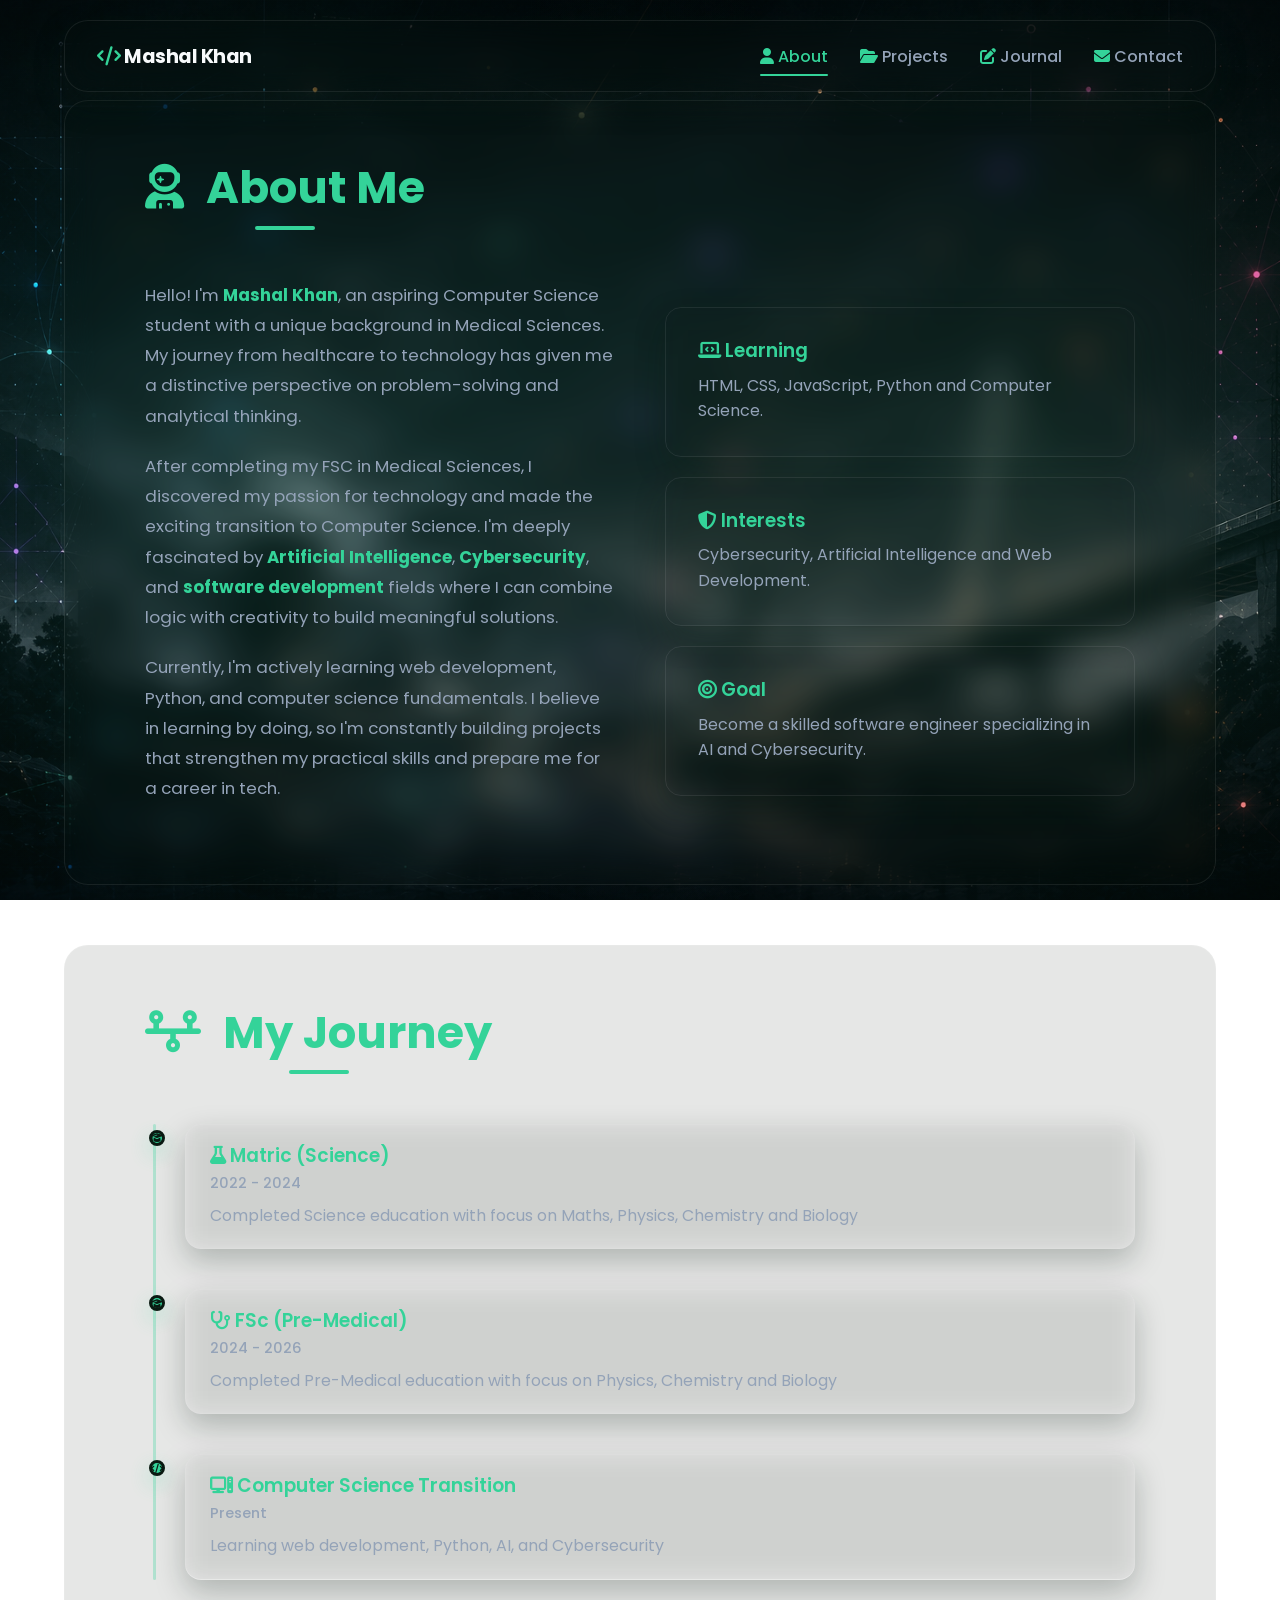
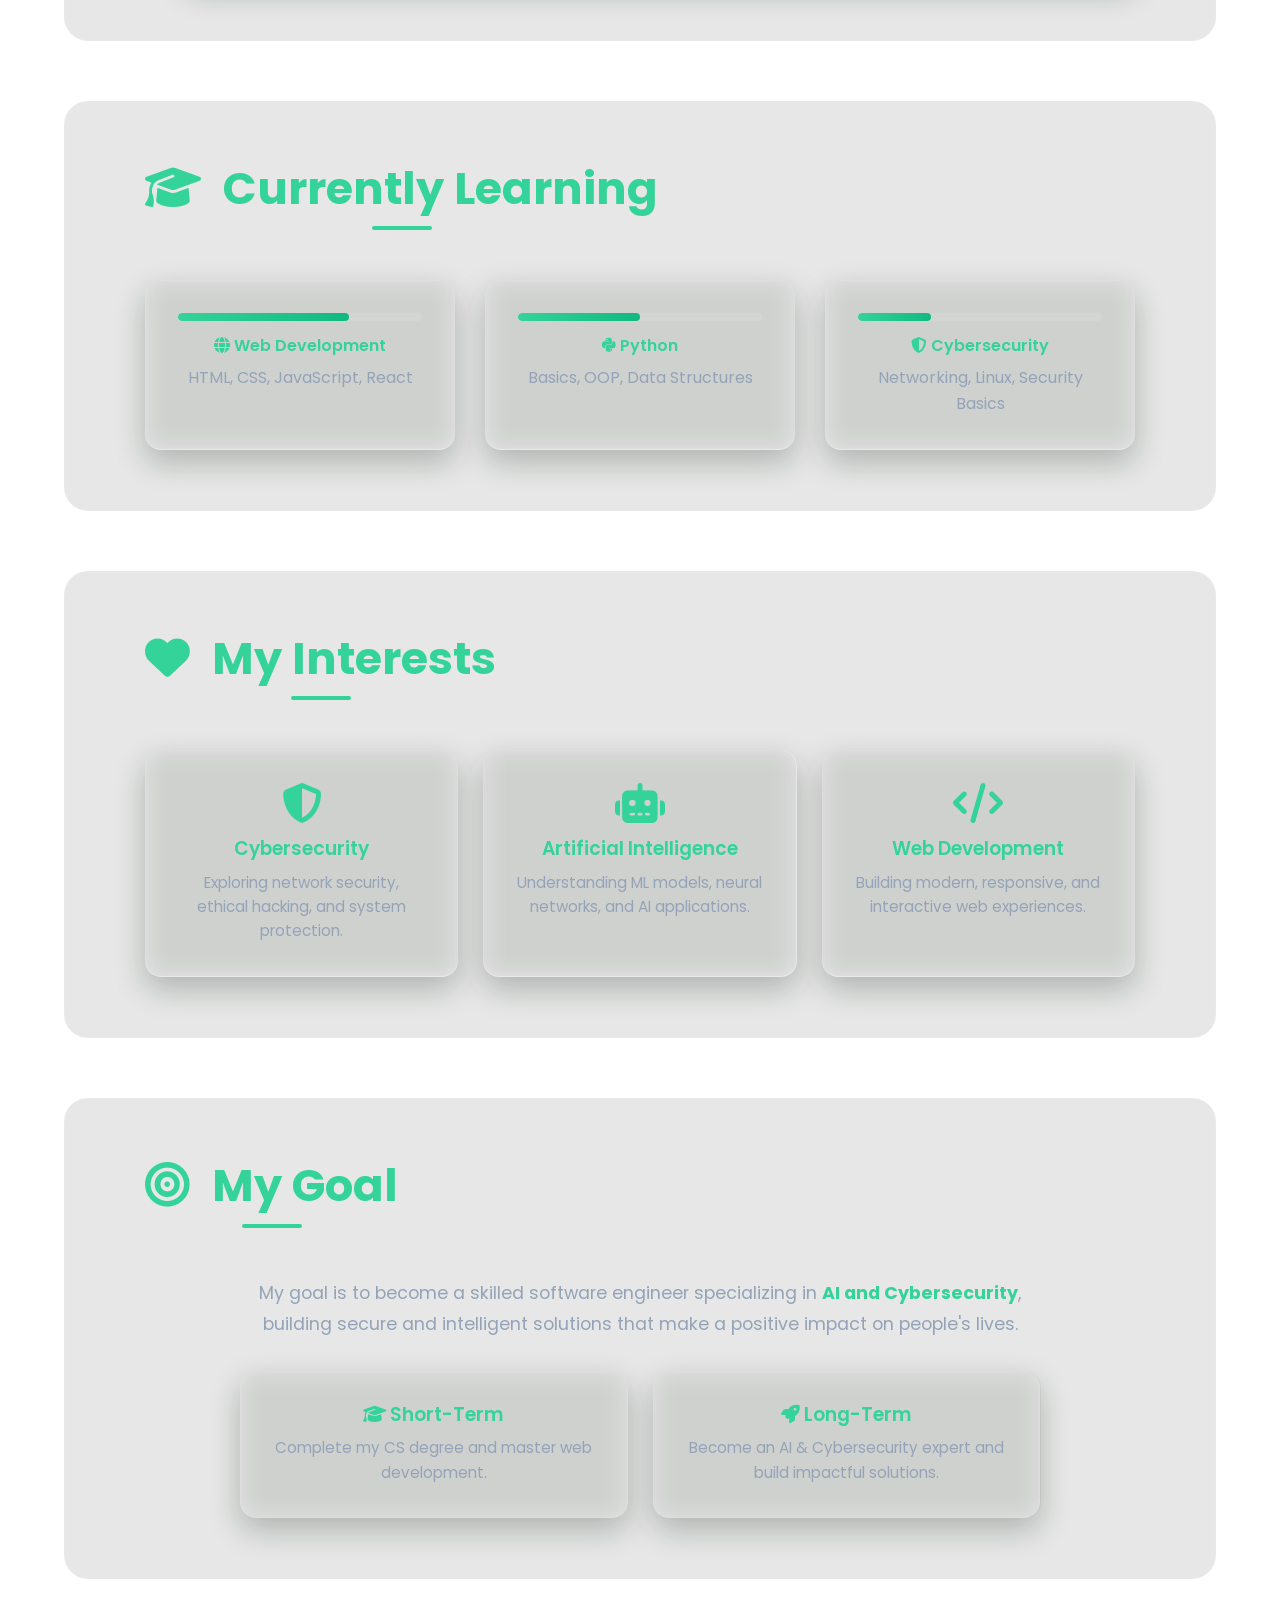
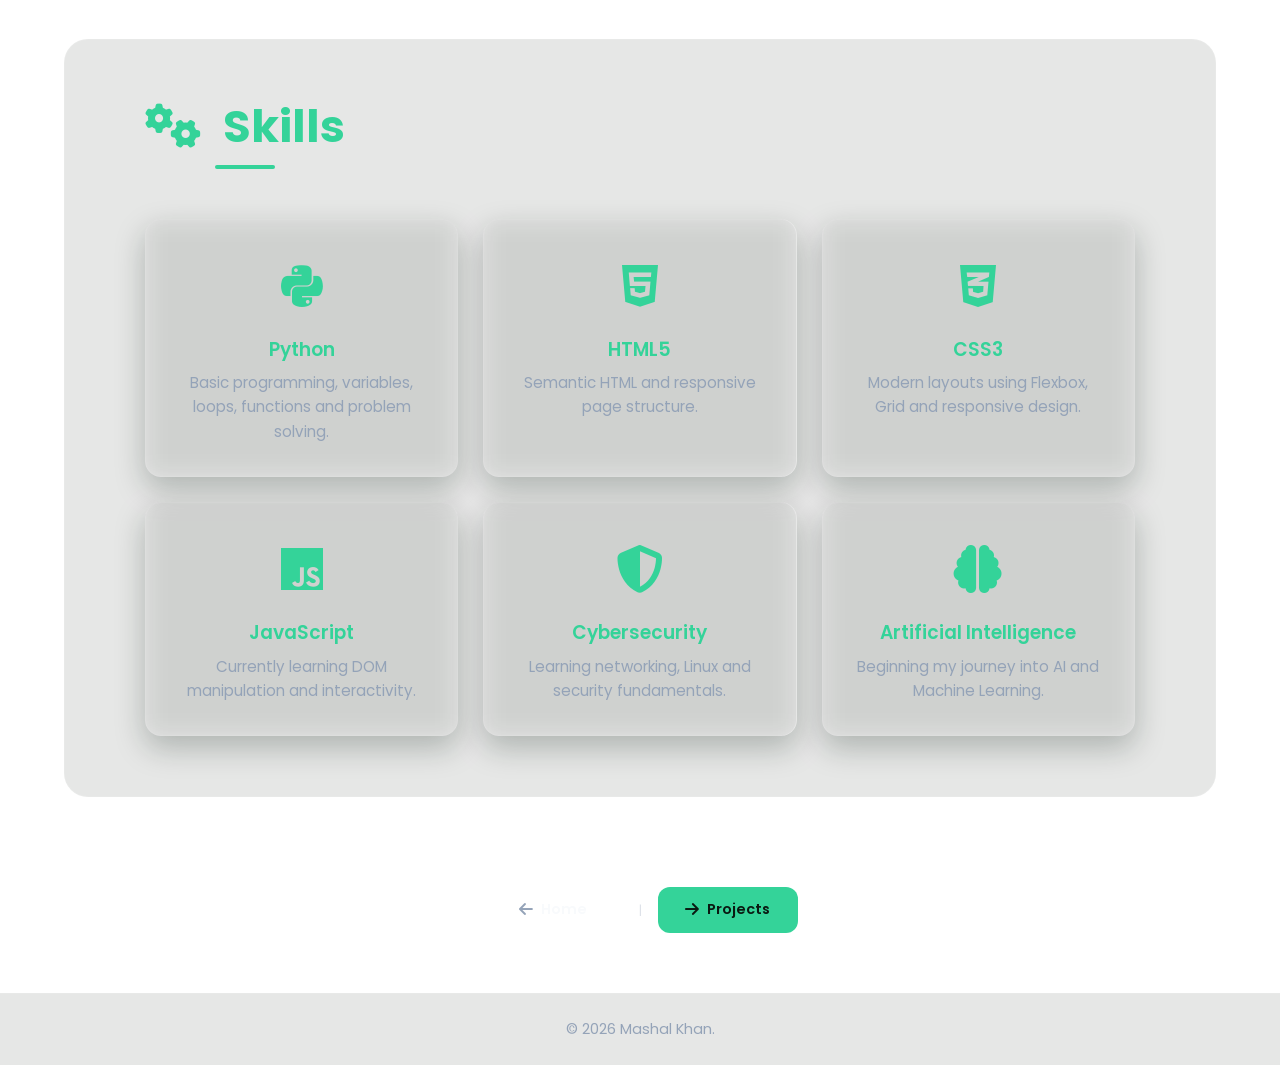
==== commit f8bf2e81: "UI Fixes" ====
--- a/about.html
+++ b/about.html
@@ -134,7 +134,7 @@
                         <div class="timeline-dot" aria-hidden="true">
                             <i class="fas fa-graduation-cap"></i>
                         </div>
-                        <div class="timeline-content">
+                        <div class="timeline-content card">
                             <h3><i class="fas fa-flask"></i> Matric (Science)</h3>
                             <p class="timeline-date">2022 - 2024</p>
                             <p>Completed Science education with focus on Maths, Physics, Chemistry and Biology</p>
@@ -144,7 +144,7 @@
                         <div class="timeline-dot" aria-hidden="true">
                             <i class="fas fa-graduation-cap"></i>
                         </div>
-                        <div class="timeline-content">
+                        <div class="timeline-content card">
                             <h3><i class="fas fa-stethoscope"></i> FSc (Pre-Medical)</h3>
                             <p class="timeline-date">2024 - 2026</p>
                             <p>Completed Pre-Medical education with focus on Physics, Chemistry and Biology</p>
@@ -154,7 +154,7 @@
                         <div class="timeline-dot" aria-hidden="true">
                             <i class="fas fa-code"></i>
                         </div>
-                        <div class="timeline-content">
+                        <div class="timeline-content card">
                             <h3><i class="fas fa-computer"></i> Computer Science Transition</h3>
                             <p class="timeline-date">Present</p>
                             <p>Learning web development, Python, AI, and Cybersecurity</p>
--- a/style.css
+++ b/style.css
@@ -8,10 +8,6 @@
 ========================= */
 :root {
     /* Base Colors - Dark Theme */
-    --bg: #0f172a;
-    --bg-glass: rgba(15, 23, 42, 0.1);
-    --surface: #1e293b;
-    --surface-light: #334155;
     --text: #f8fafc;
     --text-muted: #94a3b8;
     --border: rgba(255, 255, 255, 0.08);
@@ -30,18 +26,89 @@
     --radius-lg: 24px;
     --radius-full: 9999px;
     
-    /* Shadows */
     --shadow-sm: 0 8px 20px rgba(0, 0, 0, 0.15);
-    --shadow-md: 0 12px 30px rgba(15, 23, 42, 0.25);
-    --shadow-lg: 0 20px 50px rgba(0, 0, 0, 0.35);
-    --shadow-primary: 0 8px 20px rgba(56, 189, 248, 0.3);
-    
+
     /* Transitions */
     --transition-fast: 0.2s ease;
     --transition: 0.3s ease;
     --transition-slow: 0.5s ease;
 }
 
+/* ===== PAGE: HOME ===== */
+.page-home {
+    --primary: #38bdf8;
+    --primary-hover: #0ea5e9;
+    --bg: #0f172a;
+    --bg-glass: rgba(15, 23, 42, 0.1);
+    --surface: #1e293b;
+    --surface-light: #334155;
+    --shadow-md: 0 12px 30px rgba(15, 23, 42, 0.25);
+    --shadow-lg: 0 20px 50px rgba(0, 0, 0, 0.35);
+    --shadow-primary: 0 8px 20px rgba(56, 189, 248, 0.3);
+    --shadow-primary-color: rgba(56, 189, 248, 0.15);
+    --rgb-bg: rgb(56, 189, 248);
+
+}
+
+/* ===== PAGE: ABOUT ===== */
+.page-about {
+    --primary: #34d399;
+    --primary-hover: #10b981;
+    --bg: #0a1a12;
+    --bg-glass: rgba(10, 26, 18, 0.1);
+    --surface: #0f2a1a;
+    --surface-light: #1a3a28;
+    --shadow-md: 0 12px 30px rgba(10, 26, 18, 0.25);
+    --shadow-lg: 0 20px 50px rgba(0, 20, 10, 0.35);
+    --shadow-primary: 0 8px 20px rgba(52, 211, 153, 0.3);
+    --shadow-primary-color: rgba(52, 211, 153, 0.15);
+    --rgb-bg: rgb(52, 211, 153);
+}
+
+/* ===== PAGE: PROJECTS ===== */
+.page-projects {
+    --primary: #a855f7;
+    --primary-hover: #8b5cf6;
+    --bg: #120a1e;
+    --bg-glass: rgba(18, 10, 30, 0.1);
+    --surface: #1e1030;
+    --surface-light: #2e1a45;
+    --shadow-md: 0 12px 30px rgba(18, 10, 30, 0.25);
+    --shadow-lg: 0 20px 50px rgba(10, 0, 20, 0.35);
+    --shadow-primary: 0 8px 20px rgba(168, 85, 247, 0.3);
+    --shadow-primary-color: rgba(168, 85, 247, 0.15);
+    --rgb-bg: rgb(168, 85, 247);
+}
+
+/* ===== PAGE: JOURNAL ===== */
+.page-journal {
+    --primary: #f59e0b;
+    --primary-hover: #d97706;
+    --bg: #12100a;
+    --bg-glass: rgba(18, 16, 10, 0.1);
+    --surface: #1f1a0f;
+    --surface-light: #2f251a;
+    --shadow-md: 0 12px 30px rgba(18, 16, 10, 0.25);
+    --shadow-lg: 0 20px 50px rgba(20, 15, 0, 0.35);
+    --shadow-primary: 0 8px 20px rgba(245, 158, 11, 0.3);
+    --shadow-primary-color: rgba(245, 158, 11, 0.15);
+    --rgb-bg: rgb(245, 158, 11);
+}
+
+/* ===== PAGE: CONTACT ===== */
+.page-contact {
+    --primary: #ec4899;
+    --primary-hover: #db2777;
+    --bg: #140a10;
+    --bg-glass: rgba(20, 10, 16, 0.1);
+    --surface: #220f1a;
+    --surface-light: #321a28;
+    --shadow-md: 0 12px 30px rgba(20, 10, 16, 0.25);
+    --shadow-lg: 0 20px 50px rgba(20, 0, 10, 0.35);
+    --shadow-primary: 0 8px 20px rgba(236, 72, 153, 0.3);
+    --shadow-primary-color: rgba(236, 72, 153, 0.15);
+    --rgb-bg: rgb(236, 72, 153);
+}
 /* =========================
    Reset & Base
 ========================= */
@@ -55,20 +122,30 @@
 
 html {
     scroll-behavior: smooth;
+    height: 100%;
+    margin: 0;
+    padding: 0;
 }
 
 body {
-    font-family: 'Poppins', sans-serif;
-    color: var(--text);
+    min-height: 100vh;
+    min-height: 100dvh;
+    min-height: -webkit-fill-available;
+
     background: 
-        linear-gradient(rgba(15, 23, 42, 0.55), rgba(15, 23, 42, 0.55)),
+        radial-gradient(circle at 20% 50%, var(--shadow-primary-color), transparent 60%),
+        radial-gradient(circle at 80% 50%, var(--shadow-primary-color), transparent 60%),
         url("assets/images/background.png");
     background-size: cover;
     background-position: center;
+    background-attachment: fixed;
     background-repeat: no-repeat;
-    background-attachment: fixed;
+
+    font-family: 'Poppins', sans-serif;
+    color: var(--text);
     overflow-x: hidden;
-    min-height: 100vh;
+    margin: 0;
+    padding: 0;
 }
 
 /* =========================
@@ -153,7 +230,6 @@
 
 .navbar.scrolled {
     height: 64px;
-    background: rgba(15, 23, 42, 0.92);
     box-shadow: var(--shadow-lg);
 }
 
@@ -416,7 +492,7 @@
    Cards
 ========================= */
 .card {
-    background: rgba(30, 41, 59, 0.3);
+    background: rgba((--surface),0.3);
     backdrop-filter: blur(12px);
     -webkit-backdrop-filter: blur(12px);
     border: 1px solid var(--border);
@@ -484,7 +560,7 @@
 
 .btn-outline:hover {
     color: var(--primary);
-    background: rgba(56, 189, 248, 0.1);
+    background: var(--shadow-primary-color);
 }
 
 /* =========================
@@ -660,12 +736,11 @@
     width: 16px;
     height: 16px;
     border-radius: 50%;
-    box-shadow: 0 0 20px rgba(56, 189, 248, 0.3);
+    box-shadow: var(--glow-2);
     border: 3px solid var(--bg);
 }
 
 .timeline-content {
-    background: rgba(30, 41, 59, 0.3);
     backdrop-filter: blur(12px);
     padding: 20px 24px;
     border-radius: var(--radius-md);
@@ -882,15 +957,15 @@
 }
 
 .status-badge.in-progress {
-    background: rgba(56, 189, 248, 0.15);
-    color: #38bdf8;
-    border: 1px solid rgba(56, 189, 248, 0.25);
+    background: var(--shadow-primary-color);
+    color:var(--primary);
+    border: 1px solid rgba(var(--rgb-bg), 0.25);
 }
 
 .status-badge.coming-soon {
-    background: rgba(148, 163, 184, 0.15);
-    color: var(--text-muted);
-    border: 1px solid rgba(148, 163, 184, 0.2);
+    background: rgba(var(--rgb-bg), 0.15);
+    color: var(--text-muted);
+    border: 1px solid rgba(var(--rgb-bg), 0.2);
 }
 
 /* Featured Badge */
@@ -947,7 +1022,7 @@
 .form-group select {
     width: 100%;
     padding: 14px 18px;
-    background: rgba(30, 41, 59, 0.3);
+    background: var(--bg);
     backdrop-filter: blur(12px);
     -webkit-backdrop-filter: blur(12px);
     border: 1px solid var(--border);
@@ -969,8 +1044,7 @@
 .form-group textarea:focus,
 .form-group select:focus {
     border-color: var(--primary);
-    box-shadow: 0 0 0 3px rgba(56, 189, 248, 0.15);
-    background: rgba(30, 41, 59, 0.5);
+    box-shadow: 0 0 0 3px var(--shadow-primary);
 }
 
 .form-group textarea {
@@ -1072,7 +1146,6 @@
     align-items: flex-start;
     gap: 16px;
     padding: 16px 20px;
-    background: rgba(30, 41, 59, 0.2);
     border-radius: var(--radius-sm);
     border: 1px solid var(--border);
     transition: all var(--transition);
@@ -1122,7 +1195,6 @@
     align-items: center;
     gap: 8px;
     padding: 10px 18px;
-    background: rgba(30, 41, 59, 0.2);
     border: 1px solid var(--border);
     border-radius: var(--radius-sm);
     color: var(--text-muted);
@@ -1142,7 +1214,6 @@
     text-align: center;
     padding: 40px 48px 36px;
     margin-bottom: 36px;
-    background: rgba(30, 41, 59, 0.45);
     backdrop-filter: blur(14px);
     border: 1px solid var(--border);
     border-radius: var(--radius-lg);
@@ -1239,8 +1310,8 @@
 .form-group input:focus,
 .form-group textarea:focus {
     border-color: var(--primary);
-    background: rgba(56, 189, 248, 0.03);
-    box-shadow: 0 0 0 4px rgba(56, 189, 248, 0.04);
+    background: rgba(var(--rgb-bg), 0.03);
+    box-shadow: 0 0 0 4px rgba(var(--rgb-bg), 0.04);
 }
 
 .form-group textarea {
@@ -1282,7 +1353,7 @@
 
 .btn-submit:hover {
     transform: translateY(-3px);
-    box-shadow: 0 12px 36px rgba(56, 189, 248, 0.25);
+    box-shadow: 0 12px 36px rgba(var(--rgb-bg), 0.25);
 }
 
 .btn-submit i {
@@ -1385,16 +1456,16 @@
 }
 
 .email-icon {
-    background: rgba(56, 189, 248, 0.1);
-    color: #38bdf8;
-}
-.email-icon i { color: #38bdf8; }
+    background: var(--shadow-primary-color);
+    color: var(--primary);
+}   
+.email-icon i { color:var(--primary); }
 
 .location-icon {
-    background: rgba(52, 211, 153, 0.1);
-    color: #34d399;
-}
-.location-icon i { color: #34d399; }
+    background: var(--shadow-primary-color);
+    color: var(--primary);
+}
+.location-icon i { color: var(--primary) }
 
 .availability-icon {
     background: rgba(251, 191, 36, 0.1);
@@ -1483,8 +1554,8 @@
     border-color: #1da1f2;
 }
 .social-link.email:hover {
-    color: #38bdf8;
-    border-color: #38bdf8;
+    color: var(--primary);
+    border-color: var(--primary);
 }
 
 /* =========================
@@ -1547,7 +1618,6 @@
     align-items: center;
     text-align: center;
     padding: 2rem;
-    background: rgba(30, 41, 59, 0.3);
     backdrop-filter: blur(12px);
     border: 1px solid var(--border);
     border-radius: var(--radius-md);
@@ -1582,9 +1652,6 @@
 .social-card.linkedin i { color: #0a66c2; }
 .social-card.email i { color: var(--primary); }
 
-.social-card:hover.github { background: rgba(255, 255, 255, 0.05); }
-.social-card:hover.linkedin { background: rgba(10, 102, 194, 0.1); }
-.social-card:hover.email { background: rgba(56, 189, 248, 0.05); }
 
 /* =========================
    Availability
@@ -1657,7 +1724,6 @@
     align-items: center;
     gap: 8px;
     padding: 6px 16px;
-    background: rgba(30, 41, 59, 0.3);
     border: 1px solid var(--border);
     border-radius: var(--radius-full);
     color: var(--text-muted);
@@ -1682,7 +1748,7 @@
 .journal-nav-link.active {
     border-color: var(--primary);
     color: var(--text);
-    background: rgba(56, 189, 248, 0.1);
+    background: var(--shadow-primary-color);
 }
 
 /* =========================
@@ -1693,7 +1759,6 @@
 }
 
 .entry-card {
-    background: rgba(30, 41, 59, 0.3);
     backdrop-filter: blur(12px);
     border: 1px solid var(--border);
     border-radius: var(--radius-md);
@@ -1720,8 +1785,8 @@
     flex-direction: column;
     align-items: center;
     justify-content: center;
-    background: rgba(56, 189, 248, 0.08);
-    border: 1px solid rgba(56, 189, 248, 0.15);
+    background: rgba(var(--rgb-bg), 0.08);
+    border: 1px solid var(--shadow-primary-color);
     border-radius: var(--radius-sm);
     padding: 8px 16px;
     min-width: 65px;
@@ -1822,12 +1887,12 @@
 }
 
 .entry-body code {
-    background: rgba(56, 189, 248, 0.08);
+    background: rgba(var(--rgb-bg), 0.08);
     color: var(--primary);
     padding: 2px 8px;
     border-radius: 4px;
     font-size: 0.9rem;
-    border: 1px solid rgba(56, 189, 248, 0.1);
+    border: 1px solid var(--shadow-primary-color);
 }
 
 .entry-footer {
@@ -1847,19 +1912,19 @@
 }
 
 .entry-tags span {
-    background: rgba(56, 189, 248, 0.06);
+    background: rgba(var(--rgb-bg), 0.06);
     color: var(--text-muted);
     padding: 4px 12px;
     border-radius: var(--radius-full);
     font-size: 0.8rem;
-    border: 1px solid rgba(148, 163, 184, 0.1);
+    border: 1px solid rgba(var(--rgb-bg), 0.1);
     transition: all var(--transition-fast);
 }
 
 .entry-tags span:hover {
     color: var(--primary);
     border-color: var(--primary);
-    background: rgba(56, 189, 248, 0.1);
+    background: var(--shadow-primary-color);
 }
 
 .entry-actions {
@@ -1905,9 +1970,11 @@
     right: 30px;
     width: 50px;
     height: 50px;
-    border: none;
+    border: 1px;
     border-radius: 50%;
-    color: var(--bg);
+    backdrop-filter: blur(5px);
+    background: var(--bg-glass);
+    color: var(--primary);
     font-size: 1.5rem;
     font-weight: 700;
     cursor: pointer;
@@ -1923,6 +1990,7 @@
 
 #backToTop:hover {
     transform: translateY(-5px) scale(1.05);
+    background: var(--bg);
 }
 
 #backToTop:active {
@@ -2321,7 +2389,7 @@
     left: -36px;
     top: 6px;
     border: 3px solid var(--bg);
-    box-shadow: 0 0 20px rgba(56, 189, 248, 0.3);
+    box-shadow:var(--shadow-primary)
 }
 
 .timeline-dot i {
@@ -2366,53 +2434,49 @@
 ======================================== */
 
 /* ---------- PAGE: HOME (Sky Blue) ---------- */
-.page-home {
-    --primary: #38bdf8;
-    --primary-hover: #0ea5e9;
-}
-
-.page-home .scroll-progress {
-    background: linear-gradient(to right, #38bdf8, #0ea5e9);
-}
-
-.page-home .section-title,
-.page-home .hero-tag,
-.page-home .logo a:hover,
-.page-home .nav-links a.active,
-.page-home .section-title i,
-.page-home .card h3,
-.page-home .card h4,
-.page-home .hero-socials a:hover,
-.page-home .intro-title i,
-.page-home .intro-badge {
-    color: #38bdf8 !important;
-}
-
-.page-home .section-title::after,
-.page-home .btn-primary,
-.page-home .project-badge,
-.page-home .progress,
-.page-home .scroll-progress,
-.page-home .nav-links a::after,
-.page-home .hero-socials a::after,
-.page-home .timeline-dot,
-.page-home .timeline::before {
-    background: #38bdf8 !important;
-}
-
-.page-home .btn-primary:hover {
-    background: #0ea5e9 !important;
-}
-
-.page-home .card:hover,
-.page-home .project-card:hover,
-.page-home .btn-outline:hover {
-    border-color: #38bdf8 !important;
-}
-
-.page-home .btn-outline:hover {
-    color: #38bdf8 !important;
-    background: rgba(56, 189, 248, 0.1) !important;
+
+.scroll-progress {
+    background: linear-gradient(to right, var(--primary), var(--primary-hover));
+}
+
+.section-title,
+.hero-tag,
+.logo a:hover,
+.nav-links a.active,
+.section-title i,
+.card h3,
+.card h4,
+.hero-socials a:hover,
+.intro-title i,
+.intro-badge {
+    color: var(--primary) !important;
+}
+
+.section-title::after,
+.btn-primary,
+.project-badge,
+.progress,
+.scroll-progress,
+.nav-links a::after,
+.hero-socials a::after,
+.timeline-dot,
+.timeline::before {
+    background: var(--primary) !important;
+}
+
+.btn-primary:hover {
+    background: var(--primary-hover) !important;
+}
+
+.card:hover,
+.project-card:hover,
+.btn-outline:hover {
+    border-color: var(--primary) !important;
+}
+
+.btn-outline:hover {
+    color: var(--primary) !important;
+    background: var(--shadow-primary-color) !important;
 }
 
 .page-home .hero-tag {
@@ -2421,339 +2485,52 @@
 }
 
 .page-home .intro-badge {
-    border-color: rgba(56, 189, 248, 0.15) !important;
+    border-color: var(--shadow-primary-color) !important;
     background: rgba(56, 189, 248, 0.08) !important;
 }
 
-.page-home #backToTop {
-    background: #38bdf8 !important;
-}
-
-.page-home #backToTop:hover {
-    background: #0ea5e9 !important;
-}
-
-.page-home .btn-submit {
-    background: linear-gradient(135deg, #38bdf8, #0ea5e9) !important;
+.btn-submit {
+    background: linear-gradient(135deg, var(--primary), var(--primary-hover)) !important;
 }
 
 .page-home .form-group input:focus,
 .page-home .form-group textarea:focus {
-    border-color: #38bdf8 !important;
+    border-color: var(--primary) !important;
     box-shadow: 0 0 0 4px rgba(56, 189, 248, 0.08) !important;
 }
 
+.btn-outline:hover {
+    color: var(--primary) !important;
+    background: rgba(var(--rgb-bg) 0.1) !important;
+}
+
+.hero-tag {
+    border-color: rgba(var(--rgb-bg) 0.25) !important;
+    background: rgba(var(--rgb-bg) 0.08) !important;
+}
+
+.intro-badge {
+    border-color:var(--shadow-primary-color) !important;
+    background: rgba(var(--rgb-bg), 0.08) !important;
+}
+
+.btn-submit {
+    background: linear-gradient(135deg, var(--primary), var(--primary-hover)) !important;
+}
+
+.form-group input:focus,
+.form-group textarea:focus {
+    border-color: var(--primary) !important;
+    box-shadow: 0 0 0 4px rgba(var(--rgb-bg), 0.08) !important;
+}
+
 /* ---------- PAGE: ABOUT (Emerald Green) ---------- */
-.page-about {
-    --primary: #34d399;
-    --primary-hover: #10b981;
-}
-
-.page-about .scroll-progress {
-    background: linear-gradient(to right, #34d399, #10b981);
-}
-
-.page-about .section-title,
-.page-about .hero-tag,
-.page-about .logo a:hover,
-.page-about .nav-links a.active,
-.page-about .section-title i,
-.page-about .card h3,
-.page-about .card h4,
-.page-about .hero-socials a:hover,
-.page-about .intro-title i,
-.page-about .intro-badge {
-    color: #34d399 !important;
-}
-
-.page-about .section-title::after,
-.page-about .btn-primary,
-.page-about .project-badge,
-.page-about .progress,
-.page-about .scroll-progress,
-.page-about .nav-links a::after,
-.page-about .hero-socials a::after,
-.page-about .timeline-dot,
-.page-about .timeline::before {
-    background: #34d399 !important;
-}
-
-.page-about .btn-primary:hover {
-    background: #10b981 !important;
-}
-
-.page-about .card:hover,
-.page-about .project-card:hover,
-.page-about .btn-outline:hover {
-    border-color: #34d399 !important;
-}
-
-.page-about .btn-outline:hover {
-    color: #34d399 !important;
-    background: rgba(52, 211, 153, 0.1) !important;
-}
-
-.page-about .hero-tag {
-    border-color: rgba(52, 211, 153, 0.25) !important;
-    background: rgba(52, 211, 153, 0.08) !important;
-}
-
-.page-about .intro-badge {
-    border-color: rgba(52, 211, 153, 0.15) !important;
-    background: rgba(52, 211, 153, 0.08) !important;
-}
-
-.page-about #backToTop {
-    background: #34d399 !important;
-}
-
-.page-about #backToTop:hover {
-    background: #10b981 !important;
-}
-
-.page-about .btn-submit {
-    background: linear-gradient(135deg, #34d399, #10b981) !important;
-}
-
-.page-about .form-group input:focus,
-.page-about .form-group textarea:focus {
-    border-color: #34d399 !important;
-    box-shadow: 0 0 0 4px rgba(52, 211, 153, 0.08) !important;
-}
 
 /* ---------- PAGE: PROJECTS (Purple) ---------- */
-.page-projects {
-    --primary: #a855f7;
-    --primary-hover: #8b5cf6;
-}
-
-.page-projects .scroll-progress {
-    background: linear-gradient(to right, #a855f7, #8b5cf6);
-}
-
-.page-projects .section-title,
-.page-projects .hero-tag,
-.page-projects .logo a:hover,
-.page-projects .nav-links a.active,
-.page-projects .section-title i,
-.page-projects .card h3,
-.page-projects .card h4,
-.page-projects .hero-socials a:hover,
-.page-projects .intro-title i,
-.page-projects .intro-badge {
-    color: #a855f7 !important;
-}
-
-.page-projects .section-title::after,
-.page-projects .btn-primary,
-.page-projects .project-badge,
-.page-projects .progress,
-.page-projects .scroll-progress,
-.page-projects .nav-links a::after,
-.page-projects .hero-socials a::after,
-.page-projects .timeline-dot,
-.page-projects .timeline::before {
-    background: #a855f7 !important;
-}
-
-.page-projects .btn-primary:hover {
-    background: #8b5cf6 !important;
-}
-
-.page-projects .card:hover,
-.page-projects .project-card:hover,
-.page-projects .btn-outline:hover {
-    border-color: #a855f7 !important;
-}
-
-.page-projects .btn-outline:hover {
-    color: #a855f7 !important;
-    background: rgba(168, 85, 247, 0.1) !important;
-}
-
-.page-projects .hero-tag {
-    border-color: rgba(168, 85, 247, 0.25) !important;
-    background: rgba(168, 85, 247, 0.08) !important;
-}
-
-.page-projects .intro-badge {
-    border-color: rgba(168, 85, 247, 0.15) !important;
-    background: rgba(168, 85, 247, 0.08) !important;
-}
-
-.page-projects #backToTop {
-    background: #a855f7 !important;
-}
-
-.page-projects #backToTop:hover {
-    background: #8b5cf6 !important;
-}
-
-.page-projects .btn-submit {
-    background: linear-gradient(135deg, #a855f7, #8b5cf6) !important;
-}
-
-.page-projects .form-group input:focus,
-.page-projects .form-group textarea:focus {
-    border-color: #a855f7 !important;
-    box-shadow: 0 0 0 4px rgba(168, 85, 247, 0.08) !important;
-}
 
 /* ---------- PAGE: JOURNAL (Amber/Orange) ---------- */
-.page-journal {
-    --primary: #f59e0b;
-    --primary-hover: #d97706;
-}
-
-.page-journal .scroll-progress {
-    background: linear-gradient(to right, #f59e0b, #d97706);
-}
-
-.page-journal .section-title,
-.page-journal .hero-tag,
-.page-journal .logo a:hover,
-.page-journal .nav-links a.active,
-.page-journal .section-title i,
-.page-journal .card h3,
-.page-journal .card h4,
-.page-journal .hero-socials a:hover,
-.page-journal .intro-title i,
-.page-journal .intro-badge {
-    color: #f59e0b !important;
-}
-
-.page-journal .section-title::after,
-.page-journal .btn-primary,
-.page-journal .project-badge,
-.page-journal .progress,
-.page-journal .scroll-progress,
-.page-journal .nav-links a::after,
-.page-journal .hero-socials a::after,
-.page-journal .timeline-dot,
-.page-journal .timeline::before {
-    background: #f59e0b !important;
-}
-
-.page-journal .btn-primary:hover {
-    background: #d97706 !important;
-}
-
-.page-journal .card:hover,
-.page-journal .project-card:hover,
-.page-journal .btn-outline:hover {
-    border-color: #f59e0b !important;
-}
-
-.page-journal .btn-outline:hover {
-    color: #f59e0b !important;
-    background: rgba(245, 158, 11, 0.1) !important;
-}
-
-.page-journal .hero-tag {
-    border-color: rgba(245, 158, 11, 0.25) !important;
-    background: rgba(245, 158, 11, 0.08) !important;
-}
-
-.page-journal .intro-badge {
-    border-color: rgba(245, 158, 11, 0.15) !important;
-    background: rgba(245, 158, 11, 0.08) !important;
-}
-
-.page-journal #backToTop {
-    background: #f59e0b !important;
-}
-
-.page-journal #backToTop:hover {
-    background: #d97706 !important;
-}
-
-.page-journal .btn-submit {
-    background: linear-gradient(135deg, #f59e0b, #d97706) !important;
-}
-
-.page-journal .form-group input:focus,
-.page-journal .form-group textarea:focus {
-    border-color: #f59e0b !important;
-    box-shadow: 0 0 0 4px rgba(245, 158, 11, 0.08) !important;
-}
 
 /* ---------- PAGE: CONTACT (Pink) ---------- */
-.page-contact {
-    --primary: #ec4899;
-    --primary-hover: #db2777;
-}
-
-.page-contact .scroll-progress {
-    background: linear-gradient(to right, #ec4899, #db2777);
-}
-
-.page-contact .section-title,
-.page-contact .hero-tag,
-.page-contact .logo a:hover,
-.page-contact .nav-links a.active,
-.page-contact .section-title i,
-.page-contact .card h3,
-.page-contact .card h4,
-.page-contact .hero-socials a:hover,
-.page-contact .intro-title i,
-.page-contact .intro-badge {
-    color: #ec4899 !important;
-}
-
-.page-contact .section-title::after,
-.page-contact .btn-primary,
-.page-contact .project-badge,
-.page-contact .progress,
-.page-contact .scroll-progress,
-.page-contact .nav-links a::after,
-.page-contact .hero-socials a::after,
-.page-contact .timeline-dot,
-.page-contact .timeline::before {
-    background: #ec4899 !important;
-}
-
-.page-contact .btn-primary:hover {
-    background: #db2777 !important;
-}
-
-.page-contact .card:hover,
-.page-contact .project-card:hover,
-.page-contact .btn-outline:hover {
-    border-color: #ec4899 !important;
-}
-
-.page-contact .btn-outline:hover {
-    color: #ec4899 !important;
-    background: rgba(236, 72, 153, 0.1) !important;
-}
-
-.page-contact .hero-tag {
-    border-color: rgba(236, 72, 153, 0.25) !important;
-    background: rgba(236, 72, 153, 0.08) !important;
-}
-
-.page-contact .intro-badge {
-    border-color: rgba(236, 72, 153, 0.15) !important;
-    background: rgba(236, 72, 153, 0.08) !important;
-}
-
-.page-contact #backToTop {
-    background: #ec4899 !important;
-}
-
-.page-contact #backToTop:hover {
-    background: #db2777 !important;
-}
-
-.page-contact .btn-submit {
-    background: linear-gradient(135deg, #ec4899, #db2777) !important;
-}
-
-.page-contact .form-group input:focus,
-.page-contact .form-group textarea:focus {
-    border-color: #ec4899 !important;
-    box-shadow: 0 0 0 4px rgba(236, 72, 153, 0.08) !important;
-}
 
 /* =========================
    Responsive Design
@@ -3474,506 +3251,139 @@
     }
 }
 
-
-
 /* ========================================
    FIX: MISSING COLORS FOR ICONS & LABELS
 ======================================== */
 
+.intro-title i,
+.intro-badge i,
+.section-title i,
+.hero-tag i,
+.card i,
+.btn i,
+.btn-outline i,
+.btn-primary i,
+.nav-links a i,
+.logo i,
+.hero-socials a i,
+.exploring-icon i,
+.exploring-card i,
+.journal-preview-card i,
+.project-card i,
+.contact-text i,
+.contact-buttons i,
+.section-footer i,
+.next-page-nav i,
+.form-group label i,
+.input-label i,
+.content-icon i,
+.social-link i,
+.resource-icon i,
+.intro-stats i,
+.tech-stack span i,
+.nav-links a::after,
+.hero-socials a::after,
+.stat-item i,
+.form-group input:focus ~ .input-label i,
+.form-group textarea:focus ~ .input-label i  {
+    color: var(--primary) !important;
+}
+
+.project-badge i {
+    color: var(--bg) !important;
+}
+
 /* ---------- PAGE: HOME (Sky Blue) ---------- */
-.page-home .intro-title i,
-.page-home .intro-badge i,
-.page-home .section-title i,
-.page-home .hero-tag i,
-.page-home .card i,
-.page-home .btn i,
-.page-home .btn-outline i,
-.page-home .btn-primary i,
-.page-home .nav-links a i,
-.page-home .logo i,
-.page-home .hero-socials a i,
-.page-home .exploring-icon i,
-.page-home .exploring-card i,
-.page-home .journal-preview-card i,
-.page-home .project-card i,
-.page-home .contact-text i,
-.page-home .contact-buttons i,
-.page-home .section-footer i,
-.page-home .next-page-nav i,
-.page-home .form-group label i,
-.page-home .input-label i,
-.page-home .content-icon i,
-.page-home .social-link i,
-.page-home .resource-icon i,
-.page-home .intro-stats i,
-.page-home .stat-item i {
-    color: #38bdf8 !important;
-}
-
-.page-home .tech-stack span i {
-    color: #38bdf8 !important;
-}
-
-.page-home .project-badge i {
-    color: var(--bg) !important;
-}
-
-.page-home .nav-links a::after,
-.page-home .hero-socials a::after {
-    background: #38bdf8 !important;
-}
-
-.page-home .form-group input:focus ~ .input-label i,
-.page-home .form-group textarea:focus ~ .input-label i {
-    color: #38bdf8 !important;
-}
 
 /* ---------- PAGE: ABOUT (Emerald Green) ---------- */
-.page-about .intro-title i,
-.page-about .intro-badge i,
-.page-about .section-title i,
-.page-about .hero-tag i,
-.page-about .card i,
-.page-about .btn i,
-.page-about .btn-outline i,
-.page-about .btn-primary i,
-.page-about .nav-links a i,
-.page-about .logo i,
-.page-about .hero-socials a i,
-.page-about .exploring-icon i,
-.page-about .exploring-card i,
-.page-about .journal-preview-card i,
-.page-about .project-card i,
-.page-about .contact-text i,
-.page-about .contact-buttons i,
-.page-about .section-footer i,
-.page-about .next-page-nav i,
-.page-about .form-group label i,
-.page-about .input-label i,
-.page-about .content-icon i,
-.page-about .social-link i,
-.page-about .resource-icon i,
-.page-about .intro-stats i,
-.page-about .stat-item i {
-    color: #34d399 !important;
-}
-
-.page-about .tech-stack span i {
-    color: #34d399 !important;
-}
-
-.page-about .project-badge i {
-    color: var(--bg) !important;
-}
-
-.page-about .nav-links a::after,
-.page-about .hero-socials a::after {
-    background: #34d399 !important;
-}
 
 /* ---------- PAGE: PROJECTS (Purple) ---------- */
-.page-projects .intro-title i,
-.page-projects .intro-badge i,
-.page-projects .section-title i,
-.page-projects .hero-tag i,
-.page-projects .card i,
-.page-projects .btn i,
-.page-projects .btn-outline i,
-.page-projects .btn-primary i,
-.page-projects .nav-links a i,
-.page-projects .logo i,
-.page-projects .hero-socials a i,
-.page-projects .exploring-icon i,
-.page-projects .exploring-card i,
-.page-projects .journal-preview-card i,
-.page-projects .project-card i,
-.page-projects .contact-text i,
-.page-projects .contact-buttons i,
-.page-projects .section-footer i,
-.page-projects .next-page-nav i,
-.page-projects .form-group label i,
-.page-projects .input-label i,
-.page-projects .content-icon i,
-.page-projects .social-link i,
-.page-projects .resource-icon i,
-.page-projects .intro-stats i,
-.page-projects .stat-item i {
-    color: #a855f7 !important;
-}
-
-.page-projects .tech-stack span i {
-    color: #a855f7 !important;
-}
-
-.page-projects .project-badge i {
-    color: var(--bg) !important;
-}
-
-.page-projects .nav-links a::after,
-.page-projects .hero-socials a::after {
-    background: #a855f7 !important;
-}
 
 /* ---------- PAGE: JOURNAL (Amber) ---------- */
-.page-journal .intro-title i,
-.page-journal .intro-badge i,
-.page-journal .section-title i,
-.page-journal .hero-tag i,
-.page-journal .card i,
-.page-journal .btn i,
-.page-journal .btn-outline i,
-.page-journal .btn-primary i,
-.page-journal .nav-links a i,
-.page-journal .logo i,
-.page-journal .hero-socials a i,
-.page-journal .exploring-icon i,
-.page-journal .exploring-card i,
-.page-journal .journal-preview-card i,
-.page-journal .project-card i,
-.page-journal .contact-text i,
-.page-journal .contact-buttons i,
-.page-journal .section-footer i,
-.page-journal .next-page-nav i,
-.page-journal .form-group label i,
-.page-journal .input-label i,
-.page-journal .content-icon i,
-.page-journal .social-link i,
-.page-journal .resource-icon i,
-.page-journal .intro-stats i,
-.page-journal .stat-item i {
-    color: #f59e0b !important;
-}
-
-.page-journal .tech-stack span i {
-    color: #f59e0b !important;
-}
-
-.page-journal .project-badge i {
-    color: var(--bg) !important;
-}
-
-.page-journal .nav-links a::after,
-.page-journal .hero-socials a::after {
-    background: #f59e0b !important;
-}
 
 /* ---------- PAGE: CONTACT (Pink) ---------- */
-.page-contact .intro-title i,
-.page-contact .intro-badge i,
-.page-contact .section-title i,
-.page-contact .hero-tag i,
-.page-contact .card i,
-.page-contact .btn i,
-.page-contact .btn-outline i,
-.page-contact .btn-primary i,
-.page-contact .nav-links a i,
-.page-contact .logo i,
-.page-contact .hero-socials a i,
-.page-contact .exploring-icon i,
-.page-contact .exploring-card i,
-.page-contact .journal-preview-card i,
-.page-contact .project-card i,
-.page-contact .contact-text i,
-.page-contact .contact-buttons i,
-.page-contact .section-footer i,
-.page-contact .next-page-nav i,
-.page-contact .form-group label i,
-.page-contact .input-label i,
-.page-contact .content-icon i,
-.page-contact .social-link i,
-.page-contact .resource-icon i,
-.page-contact .intro-stats i,
-.page-contact .stat-item i {
-    color: #ec4899 !important;
-}
-
-.page-contact .tech-stack span i {
-    color: #ec4899 !important;
-}
-
-.page-contact .project-badge i {
-    color: var(--bg) !important;
-}
-
-.page-contact .nav-links a::after,
-.page-contact .hero-socials a::after {
-    background: #ec4899 !important;
-}
 
 /* ========================================
    FIX: LABEL COLORS ON FOCUS
 ======================================== */
-.page-home .form-group input:focus ~ label,
-.page-home .form-group textarea:focus ~ label,
-.page-home .form-group input:not(:placeholder-shown) ~ label,
-.page-home .form-group textarea:not(:placeholder-shown) ~ label {
-    color: #38bdf8 !important;
-}
-
-.page-about .form-group input:focus ~ label,
-.page-about .form-group textarea:focus ~ label,
-.page-about .form-group input:not(:placeholder-shown) ~ label,
-.page-about .form-group textarea:not(:placeholder-shown) ~ label {
-    color: #34d399 !important;
-}
-
-.page-projects .form-group input:focus ~ label,
-.page-projects .form-group textarea:focus ~ label,
-.page-projects .form-group input:not(:placeholder-shown) ~ label,
-.page-projects .form-group textarea:not(:placeholder-shown) ~ label {
-    color: #a855f7 !important;
-}
-
-.page-journal .form-group input:focus ~ label,
-.page-journal .form-group textarea:focus ~ label,
-.page-journal .form-group input:not(:placeholder-shown) ~ label,
-.page-journal .form-group textarea:not(:placeholder-shown) ~ label {
-    color: #f59e0b !important;
-}
-
-.page-contact .form-group input:focus ~ label,
-.page-contact .form-group textarea:focus ~ label,
-.page-contact .form-group input:not(:placeholder-shown) ~ label,
-.page-contact .formgroup textarea:not(:placeholder-shown) ~ label {
-    color: #ec4899 !important;
+.form-group input:focus ~ label,
+.form-group textarea:focus ~ label,
+.form-group input:not(:placeholder-shown) ~ label,
+.form-group textarea:not(:placeholder-shown) ~ label {
+    color: var(--primary) !important;
 }
 
 /* ========================================
    FIX: TIMELINE DOT COLORS
 ======================================== */
-.page-home .timeline-dot {
-    background: #38bdf8 !important;
-}
-.page-about .timeline-dot {
-    background: #34d399 !important;
-}
-.page-projects .timeline-dot {
-    background: #a855f7 !important;
-}
-.page-journal .timeline-dot {
-    background: #f59e0b !important;
-}
-.page-contact .timeline-dot {
-    background: #ec4899 !important;
+.timeline-dot {
+    background: var(--primary) !important;
 }
 
 /* ========================================
    FIX: PROGRESS BAR COLORS
 ======================================== */
-.page-home .progress {
-    background: linear-gradient(to right, #38bdf8, #0ea5e9) !important;
-}
-.page-about .progress {
-    background: linear-gradient(to right, #34d399, #10b981) !important;
-}
-.page-projects .progress {
-    background: linear-gradient(to right, #a855f7, #8b5cf6) !important;
-}
-.page-journal .progress {
-    background: linear-gradient(to right, #f59e0b, #d97706) !important;
-}
-.page-contact .progress {
-    background: linear-gradient(to right, #ec4899, #db2777) !important;
+.progress {
+    background: linear-gradient(to right, var(--primary), var(--primary-hover)) !important;
 }
 
 /* ========================================
    FIX: CARD BORDER ON HOVER
 ======================================== */
-.page-home .card:hover {
-    border-color: #38bdf8 !important;
-}
-.page-about .card:hover {
-    border-color: #34d399 !important;
-}
-.page-projects .card:hover {
-    border-color: #a855f7 !important;
-}
-.page-journal .card:hover {
-    border-color: #f59e0b !important;
-}
-.page-contact .card:hover {
-    border-color: #ec4899 !important;
+.card:hover {
+    border-color: var(--primary) !important;
 }
 
 /* ========================================
    FIX: EXPLORING PROGRESS TAG COLORS
 ======================================== */
-.page-home .exploring-progress {
-    background: rgba(56, 189, 248, 0.15) !important;
-    color: #38bdf8 !important;
-    border-color: rgba(56, 189, 248, 0.2) !important;
-}
-.page-about .exploring-progress {
-    background: rgba(52, 211, 153, 0.15) !important;
-    color: #34d399 !important;
-    border-color: rgba(52, 211, 153, 0.2) !important;
-}
-.page-projects .exploring-progress {
-    background: rgba(168, 85, 247, 0.15) !important;
-    color: #a855f7 !important;
-    border-color: rgba(168, 85, 247, 0.2) !important;
-}
-.page-journal .exploring-progress {
-    background: rgba(245, 158, 11, 0.15) !important;
-    color: #f59e0b !important;
-    border-color: rgba(245, 158, 11, 0.2) !important;
-}
-.page-contact .exploring-progress {
-    background: rgba(236, 72, 153, 0.15) !important;
-    color: #ec4899 !important;
-    border-color: rgba(236, 72, 153, 0.2) !important;
+.exploring-progress {
+    background: var(--shadow-primary-color) !important;
+    color: var(--primary) !important;
+    border-color: rgba(var(--rgb-bg), 0.2) !important;
 }
 
 /* ========================================
    FIX: CARD TAG COLORS
 ======================================== */
-.page-home .card-tag {
-    background: rgba(56, 189, 248, 0.12) !important;
-    color: #38bdf8 !important;
-    border-color: rgba(56, 189, 248, 0.15) !important;
-}
-.page-about .card-tag {
-    background: rgba(52, 211, 153, 0.12) !important;
-    color: #34d399 !important;
-    border-color: rgba(52, 211, 153, 0.15) !important;
-}
-.page-projects .card-tag {
-    background: rgba(168, 85, 247, 0.12) !important;
-    color: #a855f7 !important;
-    border-color: rgba(168, 85, 247, 0.15) !important;
-}
-.page-journal .card-tag {
-    background: rgba(245, 158, 11, 0.12) !important;
-    color: #f59e0b !important;
-    border-color: rgba(245, 158, 11, 0.15) !important;
-}
-.page-contact .card-tag {
-    background: rgba(236, 72, 153, 0.12) !important;
-    color: #ec4899 !important;
-    border-color: rgba(236, 72, 153, 0.15) !important;
+.card-tag {
+    background: var(--shadow-primary-bg) !important;
+    color: var(--primary) !important;
+    border-color: var(--shadow-primary-color) !important;
 }
 
 /* ========================================
    FIX: JOURNAL NAV LINK COLORS
 ======================================== */
-.page-home .journal-nav-link i,
-.page-home .journal-nav-link:hover {
-    color: #38bdf8 !important;
-}
-.page-about .journal-nav-link i,
-.page-about .journal-nav-link:hover {
-    color: #34d399 !important;
-}
-.page-projects .journal-nav-link i,
-.page-projects .journal-nav-link:hover {
-    color: #a855f7 !important;
-}
-.page-journal .journal-nav-link i,
-.page-journal .journal-nav-link:hover {
-    color: #f59e0b !important;
-}
-.page-contact .journal-nav-link i,
-.page-contact .journal-nav-link:hover {
-    color: #ec4899 !important;
-}
-
-.page-home .journal-nav-link:hover {
-    border-color: #38bdf8 !important;
-}
-.page-about .journal-nav-link:hover {
-    border-color: #34d399 !important;
-}
-.page-projects .journal-nav-link:hover {
-    border-color: #a855f7 !important;
-}
-.page-journal .journal-nav-link:hover {
-    border-color: #f59e0b !important;
-}
-.page-contact .journal-nav-link:hover {
-    border-color: #ec4899 !important;
-}
-
+.journal-nav-link i,
+.journal-nav-link:hover {
+    color: var(--primary) !important;
+}
+
+.journal-nav-link:hover {
+    border-color: var(--primary) !important;
+}
 /* ========================================
    FIX: NAV CARD ICON COLORS
 ======================================== */
-.page-home .nav-card-icon {
-    background: rgba(56, 189, 248, 0.1) !important;
-    color: #38bdf8 !important;
-}
-.page-home .nav-card:hover .nav-card-icon {
-    background: rgba(56, 189, 248, 0.2) !important;
-}
-
-.page-about .nav-card-icon {
-    background: rgba(52, 211, 153, 0.1) !important;
-    color: #34d399 !important;
-}
-.page-about .nav-card:hover .nav-card-icon {
-    background: rgba(52, 211, 153, 0.2) !important;
-}
-
-.page-projects .nav-card-icon {
-    background: rgba(168, 85, 247, 0.1) !important;
-    color: #a855f7 !important;
-}
-.page-projects .nav-card:hover .nav-card-icon {
-    background: rgba(168, 85, 247, 0.2) !important;
-}
-
-.page-journal .nav-card-icon {
-    background: rgba(245, 158, 11, 0.1) !important;
-    color: #f59e0b !important;
-}
-.page-journal .nav-card:hover .nav-card-icon {
-    background: rgba(245, 158, 11, 0.2) !important;
-}
-
-.page-contact .nav-card-icon {
-    background: rgba(236, 72, 153, 0.1) !important;
-    color: #ec4899 !important;
-}
-.page-contact .nav-card:hover .nav-card-icon {
-    background: rgba(236, 72, 153, 0.2) !important;
+.nav-card-icon {
+    background: rgba(var(--rgb-bg), 0.1) !important;
+    color: var(--primary) !important;
+}
+.nav-card:hover .nav-card-icon {
+    background: rgba(var(--rgb-bg), 0.2) !important;
 }
 
 /* ========================================
    FIX: ENTRY DATE COLORS
 ======================================== */
-.page-home .entry-date .day {
-    color: #38bdf8 !important;
-}
-.page-about .entry-date .day {
-    color: #34d399 !important;
-}
-.page-projects .entry-date .day {
-    color: #a855f7 !important;
-}
-.page-journal .entry-date .day {
-    color: #f59e0b !important;
-}
-.page-contact .entry-date .day {
-    color: #ec4899 !important;
-}
-
-.page-home .entry-date {
-    border-color: rgba(56, 189, 248, 0.15) !important;
-    background: rgba(56, 189, 248, 0.08) !important;
-}
-.page-about .entry-date {
-    border-color: rgba(52, 211, 153, 0.15) !important;
-    background: rgba(52, 211, 153, 0.08) !important;
-}
-.page-projects .entry-date {
-    border-color: rgba(168, 85, 247, 0.15) !important;
-    background: rgba(168, 85, 247, 0.08) !important;
-}
-.page-journal .entry-date {
-    border-color: rgba(245, 158, 11, 0.15) !important;
-    background: rgba(245, 158, 11, 0.08) !important;
-}
-.page-contact .entry-date {
-    border-color: rgba(236, 72, 153, 0.15) !important;
-    background: rgba(236, 72, 153, 0.08) !important;
+.entry-date .day {
+    color: var(--primary) !important;
+}
+
+.entry-date {
+    border-color: var(--shadow-primary-color) !important;
+    background: rgba(var(--rgb-bg), 0.08) !important;
 }
 
 /* ========================================
@@ -3988,117 +3398,102 @@
     color: var(--bg) !important;
 }
 
+/* Next page nav buttons */
+.next-page-nav .btn-primary i,
+.next-page-nav .btn-primary .btn-text i {
+    color: var(--bg) !important;
+}
+/* Submit button icons */
+.btn-submit i,
+.btn-submit .btn-text i {
+    color: var(--bg) !important;
+}
+
+/* Section footer buttons */
+.section-footer .btn-primary i,
+.section-footer .btn-primary .btn-text i {
+    color: var(--bg) !important;
+}
+/* Project links buttons */
+.project-links .btn-primary i,
+.project-links .btn-primary .btn-text i {
+    color: var(--bg) !important;
+}
+/* Hero buttons */
+.hero .btn-primary i,
+.hero .btn-primary .btn-text i {
+    color: var(--bg) !important;
+}
+/* Resource cards buttons */
+.resource-card .btn-primary i,
+.resource-card .btn-primary .btn-text i {
+    color: var(--bg) !important;
+}
+/* Contact buttons */
+.intro-actions .btn-primary i,
+.intro-actions .btn-primary .btn-text i {
+    color: var(--bg) !important;
+}
+/* Download buttons */
+.btn-download i {
+    color: var(--bg) !important;
+}
+
 /* Outline button icons should match the button text */
 .btn-outline i,
 .btn-outline .btn-text i {
     color: var(--text-muted) !important;
 }
+.next-page-nav .btn-outline i,
+.next-page-nav .btn-outline .btn-text i {
+    color: var(--text-muted) !important;
+}
+
+.section-footer .btn-outline i,
+.section-footer .btn-outline .btn-text i {
+    color: var(--text-muted) !important;
+}
+.project-links .btn-outline i,
+.project-links .btn-outline .btn-text i {
+    color: var(--text-muted) !important;
+}
+.hero .btn-outline i,
+.hero .btn-outline .btn-text i {
+    color: var(--text-muted) !important;
+}
+.resource-card .btn-outline i,
+.resource-card .btn-outline .btn-text i {
+    color: var(--text-muted) !important;
+}
+.intro-actions .btn-outline i,
+.intro-actions .btn-outline .btn-text i {
+    color: var(--text-muted) !important;
+}
 
 .btn-outline:hover i,
 .btn-outline:hover .btn-text i {
     color: var(--primary) !important;
 }
-
-/* Next page nav buttons */
-.next-page-nav .btn-primary i,
-.next-page-nav .btn-primary .btn-text i {
-    color: var(--bg) !important;
-}
-
-.next-page-nav .btn-outline i,
-.next-page-nav .btn-outline .btn-text i {
-    color: var(--text-muted) !important;
-}
-
 .next-page-nav .btn-outline:hover i {
     color: var(--primary) !important;
 }
-
-/* Submit button icons */
-.btn-submit i,
-.btn-submit .btn-text i {
-    color: var(--bg) !important;
-}
-
-/* Section footer buttons */
-.section-footer .btn-primary i,
-.section-footer .btn-primary .btn-text i {
-    color: var(--bg) !important;
-}
-
-.section-footer .btn-outline i,
-.section-footer .btn-outline .btn-text i {
-    color: var(--text-muted) !important;
-}
-
 .section-footer .btn-outline:hover i {
     color: var(--primary) !important;
 }
-
-/* Project links buttons */
-.project-links .btn-primary i,
-.project-links .btn-primary .btn-text i {
-    color: var(--bg) !important;
-}
-
-.project-links .btn-outline i,
-.project-links .btn-outline .btn-text i {
-    color: var(--text-muted) !important;
-}
-
 .project-links .btn-outline:hover i {
     color: var(--primary) !important;
 }
-
-/* Hero buttons */
-.hero .btn-primary i,
-.hero .btn-primary .btn-text i {
-    color: var(--bg) !important;
-}
-
-.hero .btn-outline i,
-.hero .btn-outline .btn-text i {
-    color: var(--text-muted) !important;
-}
-
 .hero .btn-outline:hover i {
     color: var(--primary) !important;
 }
-
-/* Resource cards buttons */
-.resource-card .btn-primary i,
-.resource-card .btn-primary .btn-text i {
-    color: var(--bg) !important;
-}
-
-.resource-card .btn-outline i,
-.resource-card .btn-outline .btn-text i {
-    color: var(--text-muted) !important;
-}
-
 .resource-card .btn-outline:hover i {
     color: var(--primary) !important;
 }
-
-/* Contact buttons */
-.intro-actions .btn-primary i,
-.intro-actions .btn-primary .btn-text i {
-    color: var(--bg) !important;
-}
-
-.intro-actions .btn-outline i,
-.intro-actions .btn-outline .btn-text i {
-    color: var(--text-muted) !important;
-}
-
 .intro-actions .btn-outline:hover i {
     color: var(--primary) !important;
 }
 
-/* Download buttons */
-.btn-download i {
-    color: var(--bg) !important;
-}
+
 
 .page-projects .intro-title { color: #a855f7 !important; }
 .page-journal .intro-title { color: #f59e0b !important; }
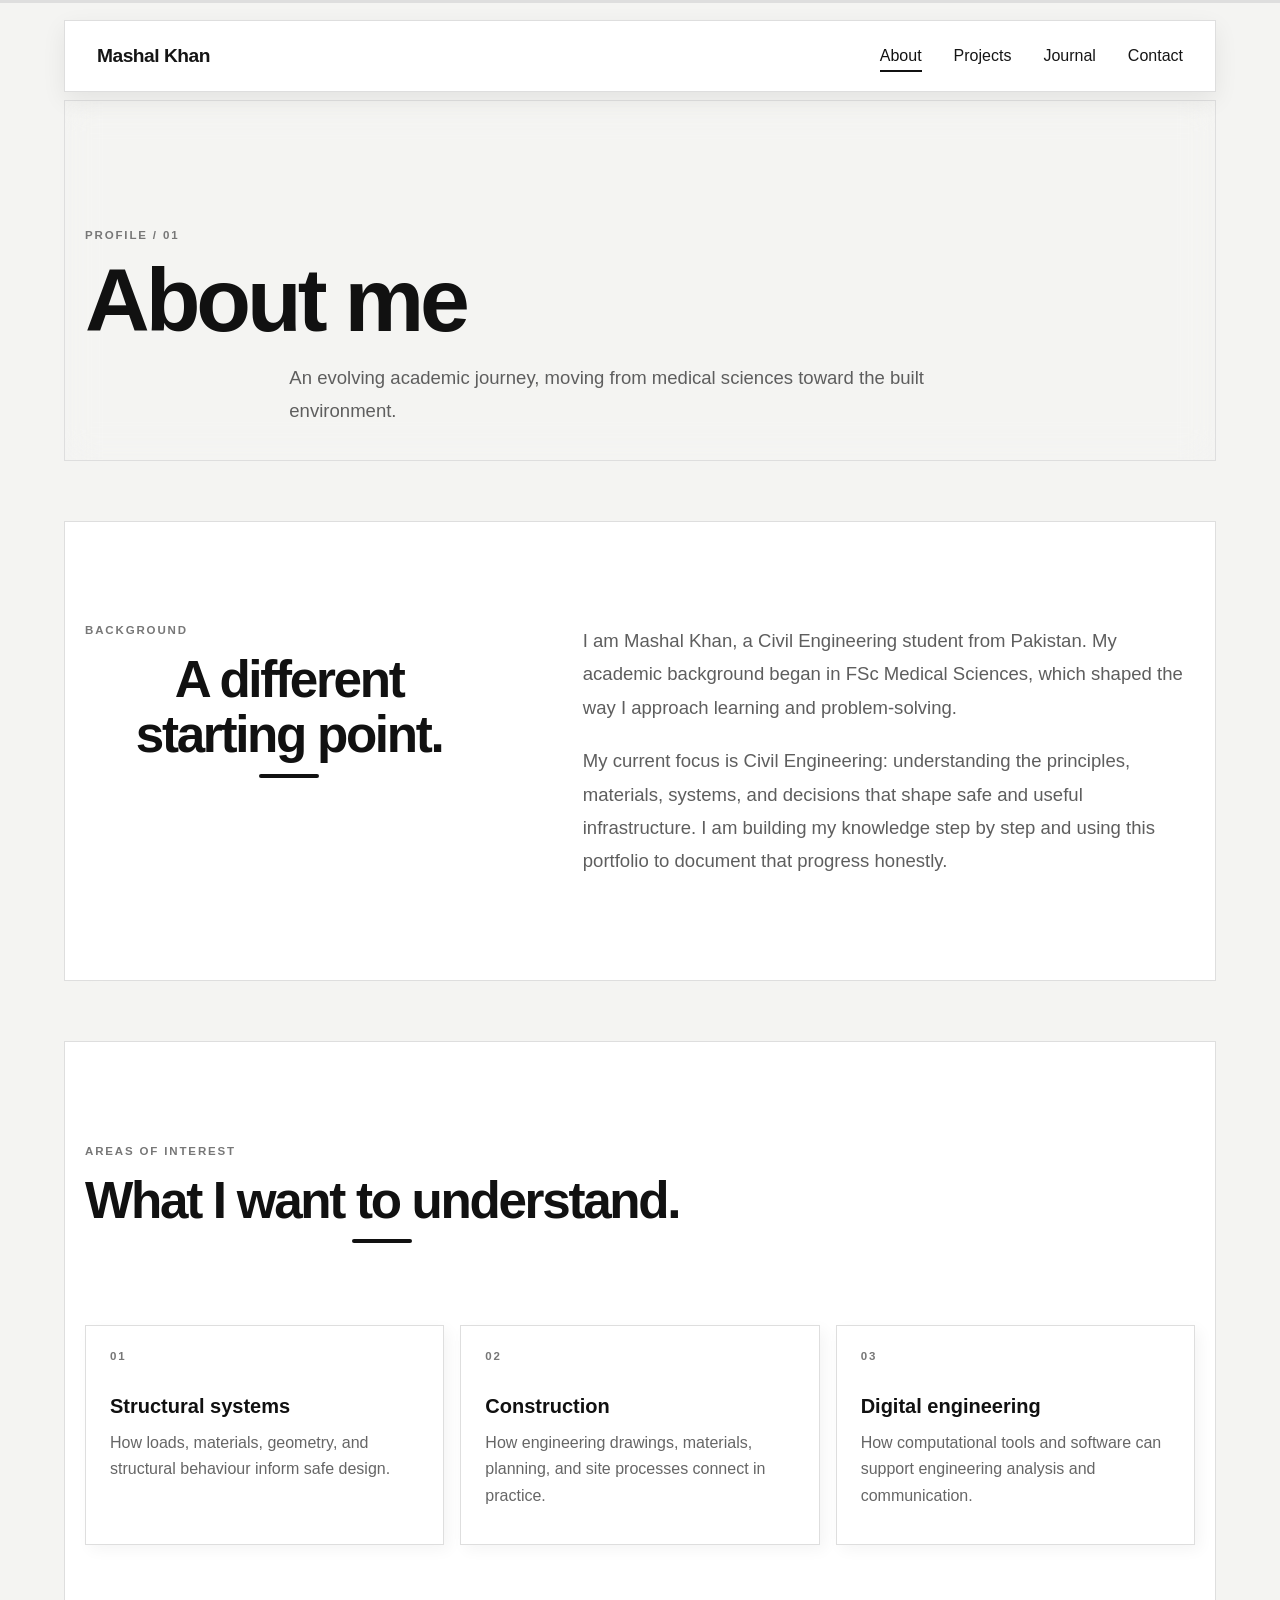
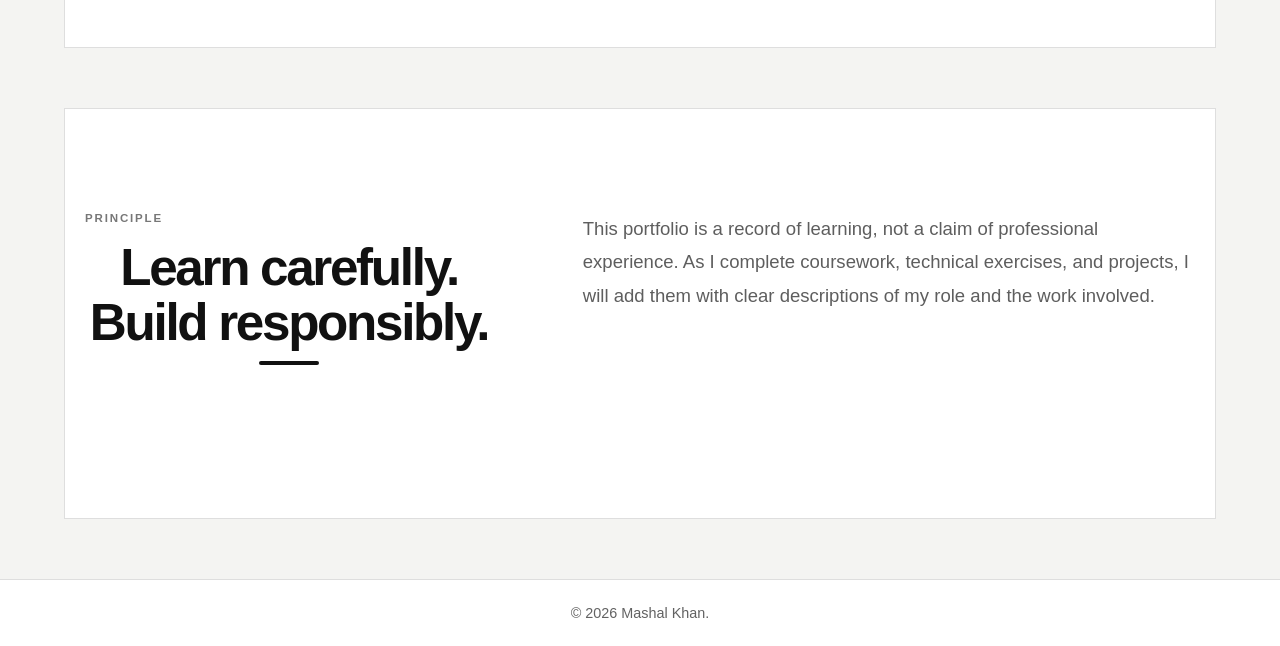
==== commit 8243724b: "Audit and harden monochrome Civil Engineering portfolio" ====
--- a/about.html
+++ b/about.html
@@ -4,46 +4,38 @@
     <!-- Meta Information -->
     <meta charset="UTF-8">
     <meta name="viewport" content="width=device-width, initial-scale=1.0">
-    <meta name="description" content="Mashal Khan - Computer Science student specializing in AI, Cybersecurity, and Web Development. Transitioning from Medical Sciences to Tech.">
-    <meta name="keywords" content="AI, Cybersecurity, Web Development, Python, Portfolio, Mashal Khan">
+    <meta name="description" content="About Mashal Khan, a Civil Engineering student with an academic background in medical sciences and an interest in digital engineering tools.">
+    <meta name="keywords" content="Mashal Khan, Civil Engineering, Engineering Portfolio, Structural Engineering, Construction, Technical Learning">
     <meta name="author" content="Mashal Khan">
     <meta name="robots" content="index, follow">
     
     <!-- Open Graph -->
     <meta property="og:title" content="Mashal Khan | About">
-    <meta property="og:description" content="Computer Science student specializing in AI, Cybersecurity, and Web Development.">
+    <meta property="og:description" content="About Mashal Khan, a Civil Engineering student with an academic background in medical sciences and an interest in digital engineering tools.">
     <meta property="og:type" content="website">
-    <meta property="og:url" content="https://mashal-web.github.io/mashal-portfolio/">
-    <meta property="og:image" content="https://mashal-web.github.io/mashal-portfolio/assets/images/og-image.jpg">
-    
-    <!-- Twitter Card -->
+    <meta property="og:url" content="https://mashal-web.github.io/mashal-portfolio/about.html">
+<!-- Twitter Card -->
     <meta name="twitter:card" content="summary_large_image">
     <meta name="twitter:title" content="Mashal Khan | About">
-    <meta name="twitter:description" content="Computer Science student specializing in AI, Cybersecurity, and Web Development.">
+    <meta name="twitter:description" content="About Mashal Khan, a Civil Engineering student with an academic background in medical sciences and an interest in digital engineering tools.">
     
     <!-- Theme Color -->
-    <meta name="theme-color" content="#0f172a">
+    <meta name="theme-color" content="#f4f4f2">
     
-    <title>Mashal Khan | About Me</title>
+    <title>Mashal Khan | About</title>
     
     <!-- Stylesheets -->
     <link rel="stylesheet" href="style.css">
+    <link rel="stylesheet" href="monochrome.css">
+    <link rel="canonical" href="https://mashal-web.github.io/mashal-portfolio/about.html">
+    <link rel="icon" type="image/svg+xml" href="assets/images/favicon.svg">
     
     <!-- Favicon -->
-    <link rel="icon" type="image/png" sizes="32x32" href="assets/images/favicon-32x32.png">
-    <link rel="icon" type="image/png" sizes="16x16" href="assets/images/favicon-16x16.png">
-    <link rel="apple-touch-icon" href="assets/images/apple-touch-icon.png">
-    
     <!-- Preconnect for Performance -->
-    <link rel="preconnect" href="https://fonts.googleapis.com">
-    <link rel="preconnect" href="https://fonts.gstatic.com" crossorigin>
-
-    <!-- Font Awesome -->
-    <link rel="stylesheet" href="https://cdnjs.cloudflare.com/ajax/libs/font-awesome/6.5.0/css/all.min.css">
 </head>
 <body class="page-about">
     <!-- Scroll Progress Bar -->
-    <div class="scroll-progress" role="progressbar" aria-valuenow="0" aria-valuemin="0" aria-valuemax="100"></div>
+    <progress class="scroll-progress" value="0" max="100" aria-label="Page scroll progress"></progress>
     
     <!-- Skip to Content -->
     <a href="#main-content" class="skip-link">Skip to main content</a>
@@ -53,16 +45,16 @@
         <nav class="navbar" aria-label="Main navigation">
             <div class="logo">
                 <a href="index.html" aria-label="Homepage">
-                    <i class="fas fa-code"></i> Mashal Khan
+                    Mashal Khan
                 </a>
             </div>
-            <ul class="nav-links" role="menubar">
-                <li role="none"><a href="about.html" class="active" role="menuitem"><i class="fas fa-user"></i> About</a></li>
-                <li role="none"><a href="projects.html" role="menuitem"><i class="fas fa-folder-open"></i> Projects</a></li>
-                <li role="none"><a href="journal.html" role="menuitem"><i class="fas fa-pen-to-square"></i> Journal</a></li>
-                <li role="none"><a href="contact.html" role="menuitem"><i class="fas fa-envelope"></i> Contact</a></li>
+            <ul class="nav-links" id="primary-navigation">
+                <li><a href="about.html" class="active">About</a></li>
+                <li><a href="projects.html">Projects</a></li>
+                <li><a href="journal.html">Journal</a></li>
+                <li><a href="contact.html">Contact</a></li>
             </ul>
-            <button class="hamburger" aria-label="Toggle navigation menu" aria-expanded="false">
+            <button type="button" class="hamburger" aria-label="Toggle navigation menu" aria-controls="primary-navigation" aria-expanded="false">
                 <span></span>
                 <span></span>
                 <span></span>
@@ -71,253 +63,47 @@
     </header>
 
     <main id="main-content">
-
-        <!-- ===== ABOUT SECTION ===== -->
-        <section class="about">
-            <div class="container">
-                <h2 class="section-title">
-                    <i class="fas fa-user-astronaut"></i> About Me
-                </h2>
-                <div class="about-content">
-                    <div class="about-text">
-                        <p>
-                            Hello! I'm <strong>Mashal Khan</strong>, an aspiring Computer Science student 
-                            with a unique background in Medical Sciences. My journey from healthcare to 
-                            technology has given me a distinctive perspective on problem-solving and 
-                            analytical thinking.
-                        </p>
-                        <p>
-                            After completing my FSC in Medical Sciences, I discovered my passion for 
-                            technology and made the exciting transition to Computer Science. I'm deeply 
-                            fascinated by <strong>Artificial Intelligence</strong>, 
-                            <strong>Cybersecurity</strong>, and <strong>software development</strong>  
-                            fields where I can combine logic with creativity to build meaningful solutions.
-                        </p>
-                        <p>
-                            Currently, I'm actively learning web development, Python, and computer science 
-                            fundamentals. I believe in learning by doing, so I'm constantly building 
-                            projects that strengthen my practical skills and prepare me for a career in tech.
-                        </p>
-                    </div>
-                    <div class="about-cards">
-                        <a href="#learning">
-                            <div class="card">
-                                <h3><i class="fas fa-laptop-code"></i> Learning</h3>
-                                <p>HTML, CSS, JavaScript, Python and Computer Science.</p>
-                            </div>
-                        </a>
-                        <a href="#interests">
-                            <div class="card">
-                                <h3><i class="fas fa-shield-halved"></i> Interests</h3>
-                                <p>Cybersecurity, Artificial Intelligence and Web Development.</p>
-                            </div>
-                        </a>
-                        <a href="#goal">
-                            <div class="card">
-                                <h3><i class="fas fa-bullseye"></i> Goal</h3>
-                                <p>Become a skilled software engineer specializing in AI and Cybersecurity.</p>
-                            </div>
-                        </a>
-                    </div>
-                </div>
+    <section class="page-intro">
+        <div class="container">
+            <p class="eyebrow">PROFILE / 01</p>
+            <h1 class="intro-title">About me</h1>
+            <p class="intro-description">An evolving academic journey, moving from medical sciences toward the built environment.</p>
+        </div>
+    </section>
+    <section class="portfolio-section">
+        <div class="container about-grid">
+            <div>
+                <p class="eyebrow">BACKGROUND</p>
+                <h2 class="section-title">A different starting point.</h2>
             </div>
-        </section>
-
-        <!-- ===== JOURNEY SECTION ===== -->
-        <section id="journey" class="journey hidden">
-            <div class="container">
-                <h2 class="section-title">
-                    <i class="fas fa-timeline"></i> My Journey
-                </h2>
-                <div class="timeline">
-                    <div class="timeline-item">
-                        <div class="timeline-dot" aria-hidden="true">
-                            <i class="fas fa-graduation-cap"></i>
-                        </div>
-                        <div class="timeline-content card">
-                            <h3><i class="fas fa-flask"></i> Matric (Science)</h3>
-                            <p class="timeline-date">2022 - 2024</p>
-                            <p>Completed Science education with focus on Maths, Physics, Chemistry and Biology</p>
-                        </div>
-                    </div>
-                    <div class="timeline-item">
-                        <div class="timeline-dot" aria-hidden="true">
-                            <i class="fas fa-graduation-cap"></i>
-                        </div>
-                        <div class="timeline-content card">
-                            <h3><i class="fas fa-stethoscope"></i> FSc (Pre-Medical)</h3>
-                            <p class="timeline-date">2024 - 2026</p>
-                            <p>Completed Pre-Medical education with focus on Physics, Chemistry and Biology</p>
-                        </div>
-                    </div>
-                    <div class="timeline-item">
-                        <div class="timeline-dot" aria-hidden="true">
-                            <i class="fas fa-code"></i>
-                        </div>
-                        <div class="timeline-content card">
-                            <h3><i class="fas fa-computer"></i> Computer Science Transition</h3>
-                            <p class="timeline-date">Present</p>
-                            <p>Learning web development, Python, AI, and Cybersecurity</p>
-                        </div>
-                    </div>
-                </div>
+            <div class="prose">
+                <p>I am Mashal Khan, a Civil Engineering student from Pakistan. My academic background began in FSc Medical Sciences, which shaped the way I approach learning and problem-solving.</p>
+                <p>My current focus is Civil Engineering: understanding the principles, materials, systems, and decisions that shape safe and useful infrastructure. I am building my knowledge step by step and using this portfolio to document that progress honestly.</p>
             </div>
-        </section>
-
-        <!-- ===== LEARNING SECTION ===== -->
-        <section id="learning" class="learning hidden">
-            <div class="container">
-                <h2 class="section-title">
-                    <i class="fas fa-graduation-cap"></i> Currently Learning
-                </h2>
-                <div class="learning-grid">
-                    <div class="card">
-                        <div class="progress-bar">
-                            <div class="progress" style="width: 70%;"></div>
-                        </div>
-                        <h4><i class="fas fa-globe"></i> Web Development</h4>
-                        <p>HTML, CSS, JavaScript, React</p>
-                    </div>
-                    <div class="card">
-                        <div class="progress-bar">
-                            <div class="progress" style="width: 50%;"></div>
-                        </div>
-                        <h4><i class="fab fa-python"></i> Python</h4>
-                        <p>Basics, OOP, Data Structures</p>
-                    </div>
-                    <div class="card">
-                        <div class="progress-bar">
-                            <div class="progress" style="width: 30%;"></div>
-                        </div>
-                        <h4><i class="fas fa-shield-halved"></i> Cybersecurity</h4>
-                        <p>Networking, Linux, Security Basics</p>
-                    </div>
-                </div>
+        </div>
+    </section>
+    <section class="portfolio-section">
+        <div class="container">
+            <p class="eyebrow">AREAS OF INTEREST</p>
+            <h2 class="section-title">What I want to understand.</h2>
+            <div class="feature-grid">
+                <article class="feature-card"><span class="feature-number">01</span><h3>Structural systems</h3><p>How loads, materials, geometry, and structural behaviour inform safe design.</p></article>
+                <article class="feature-card"><span class="feature-number">02</span><h3>Construction</h3><p>How engineering drawings, materials, planning, and site processes connect in practice.</p></article>
+                <article class="feature-card"><span class="feature-number">03</span><h3>Digital engineering</h3><p>How computational tools and software can support engineering analysis and communication.</p></article>
             </div>
-        </section>
-
-        <!-- ===== INTERESTS SECTION ===== -->
-        <section id="interests" class="interests hidden">
-            <div class="container">
-                <h2 class="section-title">
-                    <i class="fas fa-heart"></i> My Interests
-                </h2>
-                <div class="interests-grid">
-                    <div class="card">
-                        <i class="fas fa-shield-halved"></i>
-                        <h3>Cybersecurity</h3>
-                        <p>Exploring network security, ethical hacking, and system protection.</p>
-                    </div>
-                    <div class="card">
-                        <i class="fas fa-robot"></i>
-                        <h3>Artificial Intelligence</h3>
-                        <p>Understanding ML models, neural networks, and AI applications.</p>
-                    </div>
-                    <div class="card">
-                        <i class="fas fa-code"></i>
-                        <h3>Web Development</h3>
-                        <p>Building modern, responsive, and interactive web experiences.</p>
-                    </div>
-                </div>
-            </div>
-        </section>
-        
-        <!-- ===== GOAL SECTION ===== -->
-        <section id="goal" class="goal hidden">
-            <div class="container">
-                <h2 class="section-title">
-                    <i class="fas fa-bullseye"></i> My Goal
-                </h2>
-                <div class="goal-content">
-                    <p>
-                        My goal is to become a skilled software engineer specializing in 
-                        <strong>AI and Cybersecurity</strong>, building secure and intelligent 
-                        solutions that make a positive impact on people's lives.
-                    </p>
-                    <div class="goal-grid">
-                        <div class="card">
-                            <h3><i class="fas fa-graduation-cap"></i> Short-Term</h3>
-                            <p>Complete my CS degree and master web development.</p>
-                        </div>
-                        <div class="card">
-                            <h3><i class="fas fa-rocket"></i> Long-Term</h3>
-                            <p>Become an AI & Cybersecurity expert and build impactful solutions.</p>
-                        </div>
-                    </div>
-                </div>
-            </div>
-        </section>
-
-        <!-- ===== SKILLS SECTION ===== -->
-        <section id="skills" class="skills hidden">
-            <div class="container">
-                <h2 class="section-title">
-                    <i class="fas fa-cogs"></i> Skills
-                </h2>
-                <div class="skills-grid">
-                    <div class="card skill-card">
-                        <div class="skill-icon" aria-hidden="true">
-                            <i class="fab fa-python"></i>
-                        </div>
-                        <h3>Python</h3>
-                        <p>Basic programming, variables, loops, functions and problem solving.</p>
-                    </div>
-                    <div class="card skill-card">
-                        <div class="skill-icon" aria-hidden="true">
-                            <i class="fab fa-html5"></i>
-                        </div>
-                        <h3>HTML5</h3>
-                        <p>Semantic HTML and responsive page structure.</p>
-                    </div>
-                    <div class="card skill-card">
-                        <div class="skill-icon" aria-hidden="true">
-                            <i class="fab fa-css3-alt"></i>
-                        </div>
-                        <h3>CSS3</h3>
-                        <p>Modern layouts using Flexbox, Grid and responsive design.</p>
-                    </div>
-                    <div class="card skill-card">
-                        <div class="skill-icon" aria-hidden="true">
-                            <i class="fab fa-js"></i>
-                        </div>
-                        <h3>JavaScript</h3>
-                        <p>Currently learning DOM manipulation and interactivity.</p>
-                    </div>
-                    <div class="card skill-card">
-                        <div class="skill-icon" aria-hidden="true">
-                            <i class="fas fa-shield-halved"></i>
-                        </div>
-                        <h3>Cybersecurity</h3>
-                        <p>Learning networking, Linux and security fundamentals.</p>
-                    </div>
-                    <div class="card skill-card">
-                        <div class="skill-icon" aria-hidden="true">
-                            <i class="fas fa-brain"></i>
-                        </div>
-                        <h3>Artificial Intelligence</h3>
-                        <p>Beginning my journey into AI and Machine Learning.</p>
-                    </div>
-                </div>
-            </div>
-        </section>
-
-        <!-- ===== NEXT PAGE NAVIGATION ===== -->
-        <div class="next-page-nav">
-            <a href="index.html" class="btn btn-outline">
-                <i class="fas fa-arrow-left"></i> Home
-            </a>
-            <span class="nav-divider">|</span>
-            <a href="projects.html" class="btn btn-primary">
-                <i class="fas fa-arrow-right"></i> Projects
-            </a>
         </div>
-
-    </main>
+    </section>
+    <section class="portfolio-section">
+        <div class="container about-grid">
+            <div><p class="eyebrow">PRINCIPLE</p><h2 class="section-title">Learn carefully. Build responsibly.</h2></div>
+            <div class="prose"><p>This portfolio is a record of learning, not a claim of professional experience. As I complete coursework, technical exercises, and projects, I will add them with clear descriptions of my role and the work involved.</p></div>
+        </div>
+    </section>
+</main>
 
     <!-- Back to Top Button -->
     <button id="backToTop" title="Back to Top" aria-label="Scroll back to top">
-        <i class="fas fa-angle-up"></i>
-    </button>
+        </button>
 
     <!-- Footer -->
     <footer class="footer">
--- a/style.css
+++ b/style.css
@@ -1,15 +1,15 @@
 /* =========================
    Font Import
 ========================= */
-@import url('https://fonts.googleapis.com/css2?family=Poppins:wght@300;400;500;600;700&display=swap');
+400;500;600;700&display=swap');
 
 /* =========================
    CSS Variables - Base Theme
 ========================= */
 :root {
     /* Base Colors - Dark Theme */
-    --text: #f8fafc;
-    --text-muted: #94a3b8;
+    --text: #151515;
+    --text-muted: #666666;
     --border: rgba(255, 255, 255, 0.08);
     
     /* Spacing */
@@ -34,81 +34,7 @@
     --transition-slow: 0.5s ease;
 }
 
-/* ===== PAGE: HOME ===== */
-.page-home {
-    --primary: #38bdf8;
-    --primary-hover: #0ea5e9;
-    --bg: #0f172a;
-    --bg-glass: rgba(15, 23, 42, 0.1);
-    --surface: #1e293b;
-    --surface-light: #334155;
-    --shadow-md: 0 12px 30px rgba(15, 23, 42, 0.25);
-    --shadow-lg: 0 20px 50px rgba(0, 0, 0, 0.35);
-    --shadow-primary: 0 8px 20px rgba(56, 189, 248, 0.3);
-    --shadow-primary-color: rgba(56, 189, 248, 0.15);
-    --rgb-bg: rgb(56, 189, 248);
-
-}
-
-/* ===== PAGE: ABOUT ===== */
-.page-about {
-    --primary: #34d399;
-    --primary-hover: #10b981;
-    --bg: #0a1a12;
-    --bg-glass: rgba(10, 26, 18, 0.1);
-    --surface: #0f2a1a;
-    --surface-light: #1a3a28;
-    --shadow-md: 0 12px 30px rgba(10, 26, 18, 0.25);
-    --shadow-lg: 0 20px 50px rgba(0, 20, 10, 0.35);
-    --shadow-primary: 0 8px 20px rgba(52, 211, 153, 0.3);
-    --shadow-primary-color: rgba(52, 211, 153, 0.15);
-    --rgb-bg: rgb(52, 211, 153);
-}
-
-/* ===== PAGE: PROJECTS ===== */
-.page-projects {
-    --primary: #a855f7;
-    --primary-hover: #8b5cf6;
-    --bg: #120a1e;
-    --bg-glass: rgba(18, 10, 30, 0.1);
-    --surface: #1e1030;
-    --surface-light: #2e1a45;
-    --shadow-md: 0 12px 30px rgba(18, 10, 30, 0.25);
-    --shadow-lg: 0 20px 50px rgba(10, 0, 20, 0.35);
-    --shadow-primary: 0 8px 20px rgba(168, 85, 247, 0.3);
-    --shadow-primary-color: rgba(168, 85, 247, 0.15);
-    --rgb-bg: rgb(168, 85, 247);
-}
-
-/* ===== PAGE: JOURNAL ===== */
-.page-journal {
-    --primary: #f59e0b;
-    --primary-hover: #d97706;
-    --bg: #12100a;
-    --bg-glass: rgba(18, 16, 10, 0.1);
-    --surface: #1f1a0f;
-    --surface-light: #2f251a;
-    --shadow-md: 0 12px 30px rgba(18, 16, 10, 0.25);
-    --shadow-lg: 0 20px 50px rgba(20, 15, 0, 0.35);
-    --shadow-primary: 0 8px 20px rgba(245, 158, 11, 0.3);
-    --shadow-primary-color: rgba(245, 158, 11, 0.15);
-    --rgb-bg: rgb(245, 158, 11);
-}
-
-/* ===== PAGE: CONTACT ===== */
-.page-contact {
-    --primary: #ec4899;
-    --primary-hover: #db2777;
-    --bg: #140a10;
-    --bg-glass: rgba(20, 10, 16, 0.1);
-    --surface: #220f1a;
-    --surface-light: #321a28;
-    --shadow-md: 0 12px 30px rgba(20, 10, 16, 0.25);
-    --shadow-lg: 0 20px 50px rgba(20, 0, 10, 0.35);
-    --shadow-primary: 0 8px 20px rgba(236, 72, 153, 0.3);
-    --shadow-primary-color: rgba(236, 72, 153, 0.15);
-    --rgb-bg: rgb(236, 72, 153);
-}
+/* Page palette is defined in monochrome.css. */
 /* =========================
    Reset & Base
 ========================= */
@@ -132,14 +58,7 @@
     min-height: 100dvh;
     min-height: -webkit-fill-available;
 
-    background: 
-        radial-gradient(circle at 20% 50%, var(--shadow-primary-color), transparent 60%),
-        radial-gradient(circle at 80% 50%, var(--shadow-primary-color), transparent 60%),
-        url("assets/images/background.png");
-    background-size: cover;
-    background-position: center;
-    background-attachment: fixed;
-    background-repeat: no-repeat;
+    background-color: var(--bg);
 
     font-family: 'Poppins', sans-serif;
     color: var(--text);
@@ -1082,14 +1001,14 @@
     display: block;
     background: rgba(34, 197, 94, 0.15);
     border: 1px solid rgba(34, 197, 94, 0.3);
-    color: #4ade80;
+    color: #111111;
 }
 
 .form-status.error {
     display: block;
     background: rgba(239, 68, 68, 0.15);
     border: 1px solid rgba(239, 68, 68, 0.3);
-    color: #f87171;
+    color: #555555;
 }
 
 .spinner-small {
@@ -1342,7 +1261,7 @@
     content: '';
     position: absolute;
     inset: 0;
-    background: linear-gradient(135deg, rgba(255, 255, 255, 0.1), transparent);
+    background: #ffffff;
     opacity: 0;
     transition: opacity var(--transition);
 }
@@ -1469,22 +1388,22 @@
 
 .availability-icon {
     background: rgba(251, 191, 36, 0.1);
-    color: #fbbf24;
-}
-.availability-icon i { color: #fbbf24; }
+    color: #444444;
+}
+.availability-icon i { color: #444444; }
 
 .status-badge {
     display: inline-flex;
     align-items: center;
     gap: 8px;
-    color: #4ade80;
+    color: #111111;
 }
 
 .status-dot {
     display: inline-block;
     width: 8px;
     height: 8px;
-    background: #4ade80;
+    background: #111111;
     border-radius: 50%;
     animation: pulse-dot 2s ease-in-out infinite;
 }
@@ -1546,12 +1465,12 @@
     border-color: #ffffff;
 }
 .social-link.linkedin:hover {
-    color: #0a66c2;
-    border-color: #0a66c2;
+    color: #111111;
+    border-color: #111111;
 }
 .social-link.twitter:hover {
-    color: #1da1f2;
-    border-color: #1da1f2;
+    color: #111111;
+    border-color: #111111;
 }
 .social-link.email:hover {
     color: var(--primary);
@@ -1649,7 +1568,7 @@
 }
 
 .social-card.github i { color: #ffffff; }
-.social-card.linkedin i { color: #0a66c2; }
+.social-card.linkedin i { color: #111111; }
 .social-card.email i { color: var(--primary); }
 
 
@@ -1682,17 +1601,17 @@
 }
 
 .status-dot.available {
-    background: #4ade80;
+    background: #111111;
     box-shadow: 0 0 12px rgba(74, 222, 128, 0.4);
 }
 
 .status-dot.busy {
-    background: #f87171;
+    background: #555555;
     box-shadow: 0 0 12px rgba(248, 113, 113, 0.4);
 }
 
 .status-dot.soon {
-    background: #fbbf24;
+    background: #444444;
     box-shadow: 0 0 12px rgba(251, 191, 36, 0.4);
 }
 
@@ -2072,20 +1991,6 @@
 }
 
 /* =========================
-   Scroll Animation
-========================= */
-.hidden {
-    opacity: 0;
-    transform: translateY(40px);
-    transition: all 0.8s ease;
-}
-
-.show {
-    opacity: 1;
-    transform: translateY(0);
-}
-
-/* =========================
    Focus States
 ========================= */
 :focus-visible {
@@ -2369,11 +2274,11 @@
 }
 
 .hero-socials a .fa-linkedin:hover {
-    color: #0a66c2;
+    color: #111111;
 }
 
 .hero-socials a .fa-envelope:hover {
-    color: #ea4335;
+    color: #444444;
 }
 
 .timeline-dot {
@@ -2436,7 +2341,7 @@
 /* ---------- PAGE: HOME (Sky Blue) ---------- */
 
 .scroll-progress {
-    background: linear-gradient(to right, var(--primary), var(--primary-hover));
+    background: #111111;
 }
 
 .section-title,
@@ -2490,7 +2395,7 @@
 }
 
 .btn-submit {
-    background: linear-gradient(135deg, var(--primary), var(--primary-hover)) !important;
+    background: #111111 !important;
 }
 
 .page-home .form-group input:focus,
@@ -2515,7 +2420,7 @@
 }
 
 .btn-submit {
-    background: linear-gradient(135deg, var(--primary), var(--primary-hover)) !important;
+    background: #111111 !important;
 }
 
 .form-group input:focus,
@@ -2687,13 +2592,15 @@
     .nav-links {
         position: absolute;
         top: calc(100% + 12px);
-        left: 0;
-        width: 100%;
+        right: 0;
+        left: auto;
+        width: auto;
+        min-height: 200px;
+        max-width: 280px;
         flex-direction: column;
         gap: 1rem;
         padding: 1.5rem;
-        background: rgba(15, 23, 42, 0.95);
-        backdrop-filter: blur(18px);
+        background: var(--navlinks-bg);
         border: 1px solid var(--border);
         border-radius: var(--radius-md);
         box-shadow: var(--shadow-lg);
@@ -2709,11 +2616,20 @@
         transform: translateY(0);
     }
     
+    .nav-links li {
+        margin: 0;
+        padding: 0;
+    }
     .nav-links a {
+        padding: 10px 20px;
+        margin: 0;
         width: 100%;
-        text-align: center;
-        padding: 12px 0;
-    }
+        text-align: left;
+        font-size: 0.9rem;
+        border-radius: var(--radius-sm);
+        transition: all var(--transition);
+    }
+    .nav-links a::after {display: none;}
     
     .hero-socials a {
         padding: 4px 8px;
@@ -3174,9 +3090,9 @@
     }
     
     .card {
-        background: #f5f5f5 !important;
+        background: #f4f4f2 !important;
         color: black !important;
-        border: 1px solid #ddd !important;
+        border: 1px solid #dedede !important;
         box-shadow: none !important;
     }
     
@@ -3203,10 +3119,6 @@
         scroll-behavior: auto !important;
     }
     
-    .hidden {
-        opacity: 1 !important;
-        transform: none !important;
-    }
     
     .card:hover {
         transform: none !important;
@@ -3235,10 +3147,10 @@
 @media (prefers-contrast: high) {
     :root {
         --bg: #000000;
-        --surface: #1a1a1a;
+        --surface: #151515;
         --border: rgba(255, 255, 255, 0.3);
         --text: #ffffff;
-        --text-muted: #cccccc;
+        --text-muted: #cfcfcf;
     }
 }
 
@@ -3324,7 +3236,7 @@
    FIX: PROGRESS BAR COLORS
 ======================================== */
 .progress {
-    background: linear-gradient(to right, var(--primary), var(--primary-hover)) !important;
+    background: #111111 !important;
 }
 
 /* ========================================
@@ -3495,7 +3407,7 @@
 
 
 
-.page-projects .intro-title { color: #a855f7 !important; }
-.page-journal .intro-title { color: #f59e0b !important; }
-.page-contact .intro-title{ color: #ec4899 !important; }
-.contact-home .btn-primary i { color: #0f172a !important; }+.page-projects .intro-title { color: #111111 !important; }
+.page-journal .intro-title { color: #111111 !important; }
+.page-contact .intro-title{ color: #111111 !important; }
+.contact-home .btn-primary i { color: #f4f4f2 !important; }
--- a/monochrome.css
+++ b/monochrome.css
@@ -0,0 +1,235 @@
+/* Monochrome portfolio refinement
+   Kept separate from the legacy layout stylesheet to make this change reversible. */
+:root {
+  color-scheme: light;
+  --text: #151515;
+  --text-muted: #626262;
+  --border: #dedede;
+  --primary: #111111;
+  --primary-hover: #444444;
+  --bg: #f4f4f2;
+  --bg-glass: rgba(255,255,255,.92);
+  --surface: #ffffff;
+  --surface-light: #ededeb;
+  --shadow-md: 0 8px 24px rgba(0,0,0,.07);
+  --shadow-lg: 0 14px 36px rgba(0,0,0,.09);
+  --shadow-primary: 0 6px 18px rgba(0,0,0,.12);
+  --shadow-primary-color: rgba(0,0,0,.045);
+  --rgb-bg: 0, 0, 0;
+  --navlinks-bg: rgba(255,255,255,.98);
+}
+html { scroll-behavior: smooth; }
+body[class*="page-"] {
+  color: #151515 !important;
+  background: #f4f4f2 !important;
+  background-image: none !important;
+  font-family: Inter, "Helvetica Neue", Arial, sans-serif;
+}
+.page-home, .page-about, .page-projects, .page-journal, .page-contact {
+  --primary: #111111;
+  --primary-hover: #444444;
+  --bg: #f4f4f2;
+  --bg-glass: rgba(255,255,255,.96);
+  --surface: #ffffff;
+  --surface-light: #ededeb;
+  --shadow-md: 0 8px 24px rgba(0,0,0,.07);
+  --shadow-lg: 0 14px 36px rgba(0,0,0,.09);
+  --shadow-primary: 0 6px 18px rgba(0,0,0,.12);
+  --shadow-primary-color: rgba(0,0,0,.045);
+  --rgb-bg: 0, 0, 0;
+  --navlinks-bg: rgba(255,255,255,.98);
+}
+.navbar, .nav-links, .nav-links.active {
+  color: #151515 !important;
+  background-color: #ffffff !important;
+  border-color: #dedede !important;
+  backdrop-filter: none !important;
+  -webkit-backdrop-filter: none !important;
+}
+.logo a, .nav-links a, .section-title, .intro-title,
+.hero-tag, .hero-socials a, .journal-date, .card-tag,
+.exploring-progress, .timeline-dot, .entry-date .day,
+.content-header-label, .content-label, .resource-icon,
+.project-badge, .status-badge, .nav-card-icon {
+  color: #151515 !important;
+}
+.card, .intro-card, .heading-card, .form-card, .content-card,
+.resource-card, .availability-card, .project-card, .journal-preview-card,
+.skill-card, .exploring-card, .nav-card {
+  color: #151515 !important;
+  background: #ffffff !important;
+  border: 1px solid #dedede !important;
+  box-shadow: 5px 5px 14px rgba(0,0,0,.055), -5px -5px 14px rgba(255,255,255,.95) !important;
+}
+.card p, .intro-description, .hero-description, .contact-text,
+.journal-preview-card p, .project-card p, .availability-card p {
+  color: #626262 !important;
+}
+.btn-primary, .btn-submit, .btn-pdf {
+  color: #ffffff !important;
+  background: #111111 !important;
+  border-color: #111111 !important;
+}
+.btn-primary *, .btn-submit *, .btn-pdf * { color: #ffffff !important; }
+.btn-outline, .btn-print, .btn-back {
+  color: #151515 !important;
+  background: #ffffff !important;
+  border: 1px solid #bdbdbd !important;
+}
+.btn-outline *, .btn-print *, .btn-back * { color: inherit !important; }
+a:hover, button:hover, .card:hover, .nav-links a.active {
+  border-color: #777777;
+}
+.scroll-progress { background: #111111 !important; }
+.progress { background: #777777 !important; }
+.progress-bar, .exploring-progress { background-color: #e5e5e5 !important; }
+input, textarea, select {
+  color: #151515 !important;
+  background: #ffffff !important;
+  border-color: #cfcfcf !important;
+}
+input::placeholder, textarea::placeholder { color: #777777 !important; }
+:focus-visible {
+  outline: 3px solid #111111 !important;
+  outline-offset: 3px;
+}
+img { max-width: 100%; }
+@media (max-width: 768px) {
+  body[class*="page-"] { background-attachment: scroll !important; }
+}
+@media (prefers-reduced-motion: reduce) {
+  *, *::before, *::after {
+    scroll-behavior: auto !important;
+    animation-duration: .01ms !important;
+    animation-iteration-count: 1 !important;
+    transition-duration: .01ms !important;
+  }
+}
+
+/* Layout primitives for the current portfolio content */
+.portfolio-hero {
+  min-height: min(82vh, 760px);
+  display: flex;
+  align-items: center;
+  justify-content: center;
+  gap: clamp(2rem, 6vw, 6rem);
+  padding: clamp(4rem, 10vw, 9rem) 6vw;
+  background: transparent !important;
+}
+.portfolio-hero .hero-image { flex: 0 1 220px; }
+.portfolio-hero .hero-image img {
+  width: min(220px, 42vw);
+  aspect-ratio: 1;
+  object-fit: cover;
+  border-radius: 50%;
+  filter: grayscale(100%);
+  border: 1px solid #d5d5d5;
+}
+.portfolio-hero .hero-content { flex: 0 1 auto; }
+.portfolio-hero h1 {
+  color: #111 !important;
+  font-size: clamp(3.2rem, 9vw, 8.5rem);
+  line-height: .95;
+  letter-spacing: -.075em;
+  font-weight: 600;
+}
+.portfolio-section { padding: clamp(3.5rem, 8vw, 7rem) 0; }
+.portfolio-section .container, .page-intro .container { width: min(1120px, calc(100% - 2.5rem)); margin-inline: auto; }
+.page-intro { padding: clamp(5rem, 10vw, 8rem) 0 2rem; background: transparent !important; }
+.eyebrow, .empty-index, .feature-number {
+  display: block;
+  color: #777 !important;
+  font-size: .72rem;
+  font-weight: 600;
+  letter-spacing: .16em;
+  text-transform: uppercase;
+  margin-bottom: 1rem;
+}
+.intro-title, .section-title {
+  color: #111 !important;
+  letter-spacing: -.045em;
+  font-weight: 600;
+}
+.intro-title { font-size: clamp(2.8rem, 7vw, 6rem); line-height: .98; }
+.section-title { font-size: clamp(1.8rem, 4vw, 3.4rem); line-height: 1.08; }
+.intro-description, .section-lead, .prose p, .empty-state p {
+  max-width: 68ch;
+  color: #5e5e5e !important;
+  font-size: clamp(1rem, 1.5vw, 1.16rem);
+  line-height: 1.8;
+}
+.section-heading { display:flex; justify-content:space-between; align-items:end; gap:2rem; margin-bottom:2rem; }
+.text-link {
+  display:inline-flex;
+  align-items:center;
+  gap:.65rem;
+  padding-bottom:.35rem;
+  color:#111 !important;
+  border-bottom:1px solid #999;
+  font-weight:600;
+}
+.text-link:hover { border-color:#111; }
+.empty-state {
+  max-width: 820px;
+  padding: clamp(1.5rem, 4vw, 3rem);
+  background:#fff;
+  border:1px solid #dedede;
+  box-shadow:5px 5px 14px rgba(0,0,0,.055), -5px -5px 14px rgba(255,255,255,.95);
+}
+.empty-state h2 { color:#111; font-size:clamp(1.5rem,3vw,2.4rem); line-height:1.15; margin:1.25rem 0; }
+.empty-state .text-link { margin-top:1.5rem; }
+.empty-state-large { max-width:900px; padding:clamp(2rem,6vw,5rem); }
+.about-grid { display:grid; grid-template-columns:minmax(220px,.8fr) minmax(0,1.2fr); gap:clamp(2rem,7vw,7rem); align-items:start; }
+.prose p + p { margin-top:1.25rem; }
+.feature-grid { display:grid; grid-template-columns:repeat(3,minmax(0,1fr)); gap:1rem; margin-top:2rem; }
+.feature-card { padding:1.5rem; background:#fff; border:1px solid #dedede; min-height:220px; box-shadow:5px 5px 14px rgba(0,0,0,.045); }
+.feature-card h3 { margin:2rem 0 .75rem; color:#111; font-size:1.25rem; }
+.feature-card p { color:#666; line-height:1.65; }
+.contact-layout { display:grid; grid-template-columns:minmax(0,1.4fr) minmax(240px,.8fr); gap:clamp(2rem,7vw,7rem); align-items:start; }
+.contact-panel, .contact-details { padding:clamp(1.5rem,4vw,3rem); background:#fff; border:1px solid #dedede; box-shadow:5px 5px 14px rgba(0,0,0,.045); }
+.contact-details { position:sticky; top:2rem; }
+.contact-detail-link { display:block; width:fit-content; margin-top:1.25rem; color:#111; border-bottom:1px solid #bbb; padding-bottom:.25rem; }
+.contact-note { color:#777; margin-top:2rem; }
+.contact-form { display:grid; gap:1.25rem; margin-top:2rem; }
+.form-group { display:grid; gap:.5rem; }
+.form-group label { color:#333; font-size:.9rem; font-weight:600; }
+.form-group input, .form-group textarea { width:100%; min-height:48px; padding:.8rem 1rem; border:1px solid #ccc; border-radius:2px; font:inherit; }
+.form-group textarea { resize:vertical; min-height:130px; }
+.btn-submit { min-height:48px; padding:.85rem 1.25rem; border:1px solid #111; cursor:pointer; }
+.form-status { color:#333; line-height:1.5; }
+.contact-strip { border-top:1px solid #dedede; }
+@media (max-width: 760px) {
+  .portfolio-hero { min-height:70vh; flex-direction:column; text-align:center; gap:2rem; }
+  .portfolio-hero .hero-image img { width:min(180px,48vw); }
+  .portfolio-hero h1 { font-size:clamp(3rem,13vw,5rem); }
+  .about-grid, .contact-layout { grid-template-columns:1fr; }
+  .feature-grid { grid-template-columns:1fr; }
+  .contact-details { position:static; }
+  .section-heading { align-items:start; flex-direction:column; }
+}
+@media (max-width: 380px) {
+  .portfolio-section .container, .page-intro .container { width:calc(100% - 1.5rem); }
+  .empty-state, .contact-panel, .contact-details { padding:1.25rem; }
+}
+
+/* Native scroll progress indicator */
+progress.scroll-progress {
+  appearance: none;
+  -webkit-appearance: none;
+  position: fixed;
+  inset: 0 0 auto;
+  z-index: 10000;
+  display: block;
+  width: 100%;
+  height: 3px;
+  margin: 0;
+  border: 0;
+  border-radius: 0;
+  background: #dedede;
+}
+progress.scroll-progress::-webkit-progress-bar { background: #dedede; }
+progress.scroll-progress::-webkit-progress-value { background: #111; }
+progress.scroll-progress::-moz-progress-bar { background: #111; }
+.error-page { min-height:100vh; display:flex; align-items:center; padding:4rem 0; }
+.error-page .container { width:min(900px,calc(100% - 2.5rem)); margin-inline:auto; }
+.error-navigation { display:flex; flex-wrap:wrap; gap:1.5rem; margin-top:2rem; }
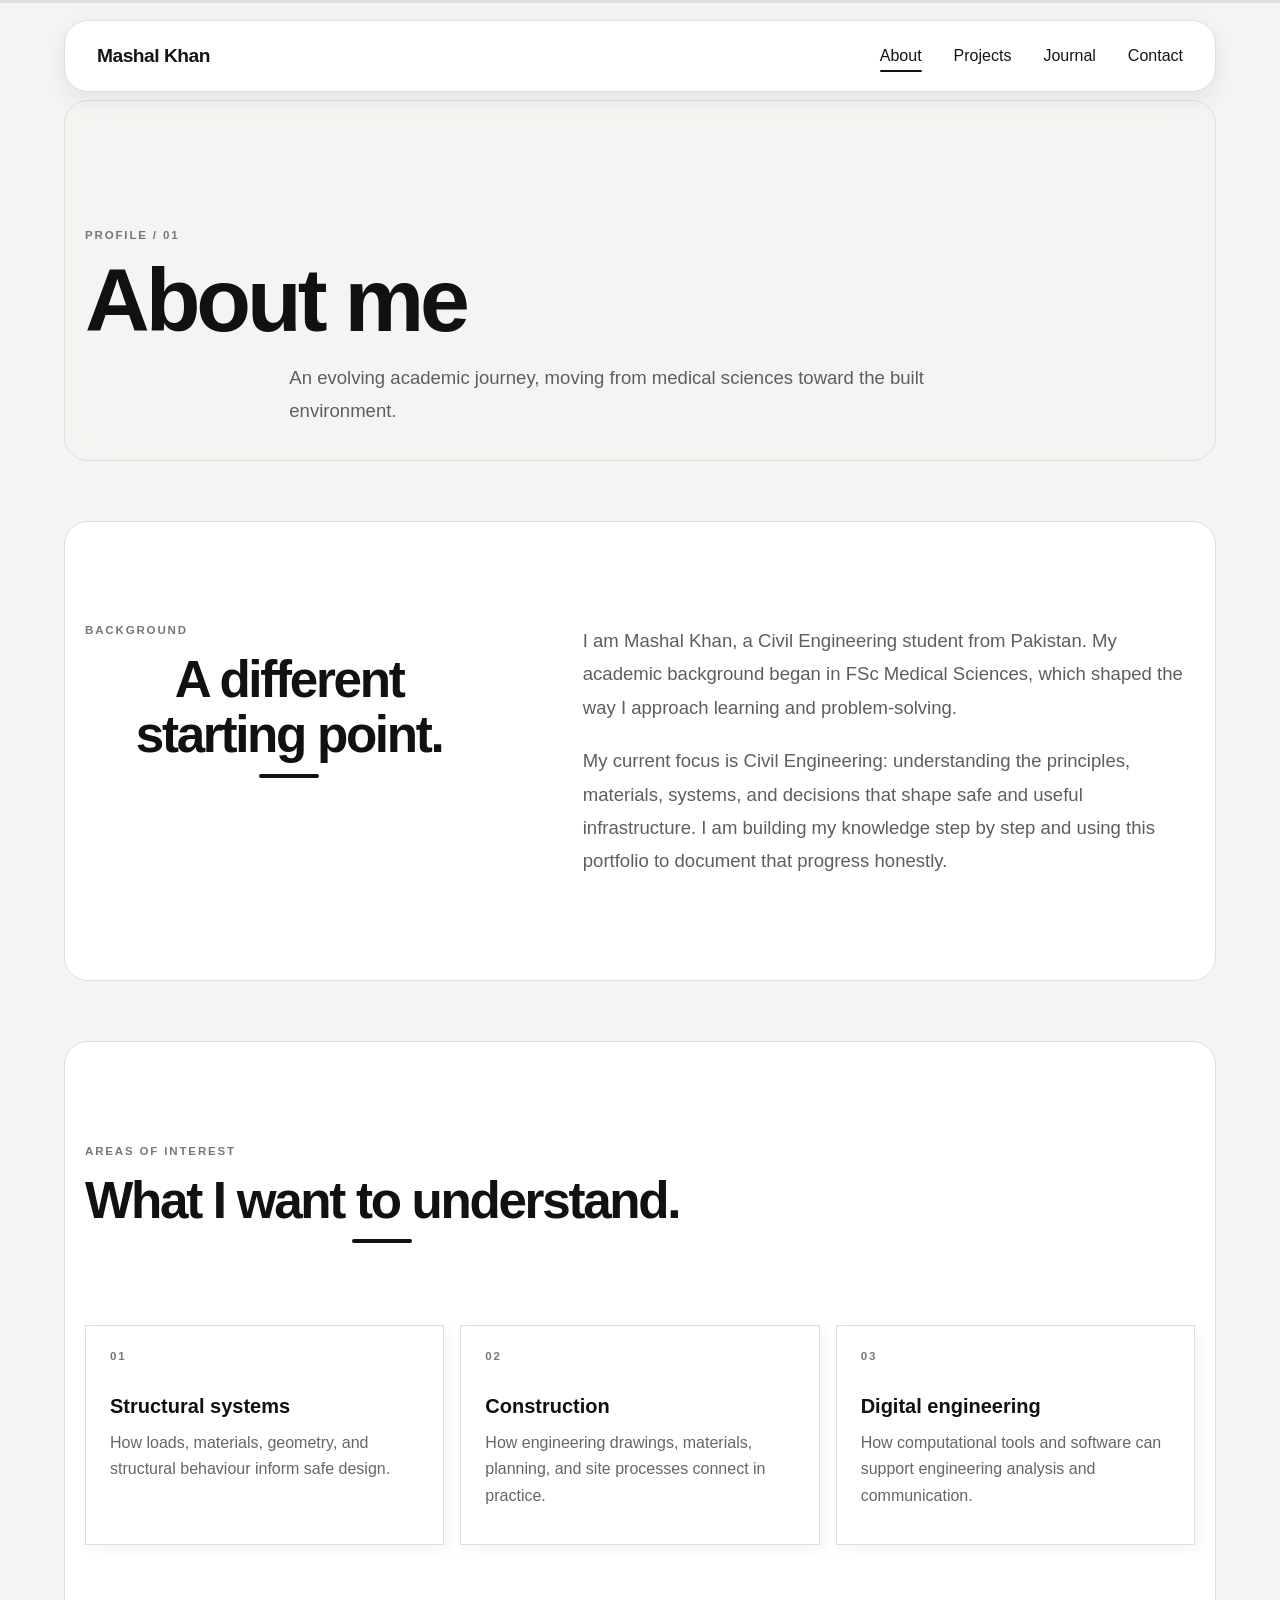
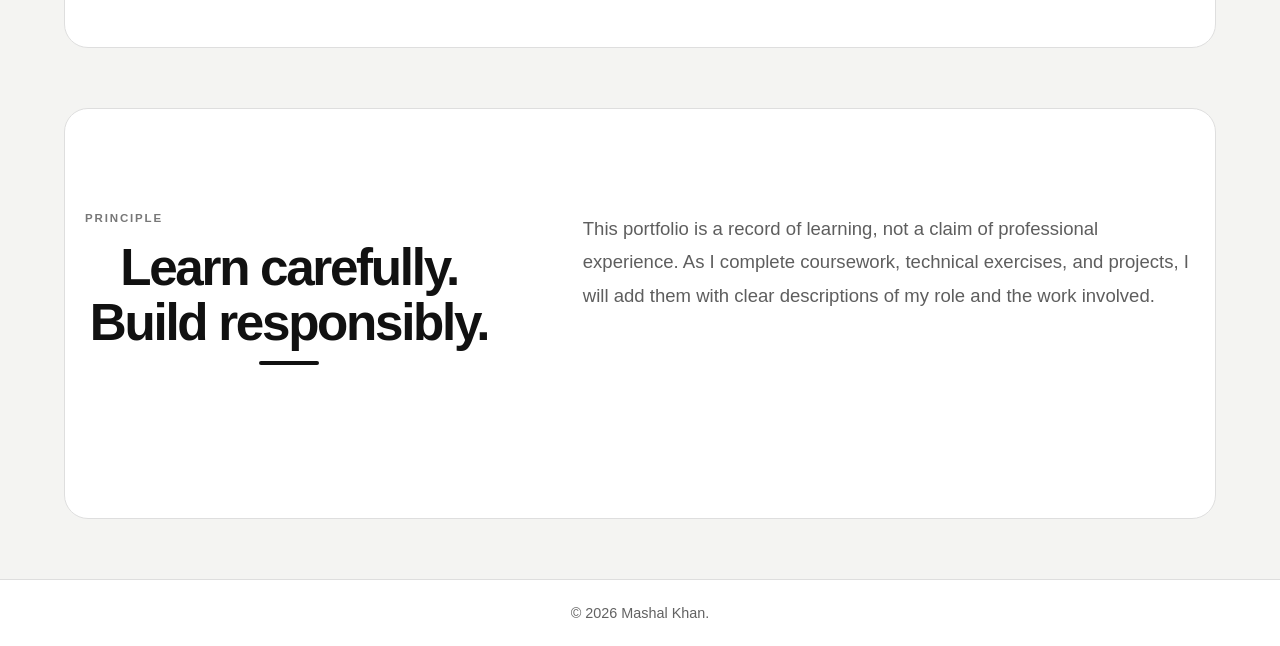
==== commit 393450b3: "Resolve accessibility labels in about.html" ====
--- a/about.html
+++ b/about.html
@@ -35,7 +35,7 @@
 </head>
 <body class="page-about">
     <!-- Scroll Progress Bar -->
-    <progress class="scroll-progress" value="0" max="100" aria-label="Page scroll progress"></progress>
+    <progress class="scroll-progress" value="0" max="100" aria-hidden="true"></progress>
     
     <!-- Skip to Content -->
     <a href="#main-content" class="skip-link">Skip to main content</a>
@@ -44,7 +44,7 @@
     <header>
         <nav class="navbar" aria-label="Main navigation">
             <div class="logo">
-                <a href="index.html" aria-label="Homepage">
+                <a href="index.html">
                     Mashal Khan
                 </a>
             </div>
--- a/style.css
+++ b/style.css
@@ -1,7 +1,4 @@
-/* =========================
-   Font Import
-========================= */
-400;500;600;700&display=swap');
+/* Typography is provided by the system font stack in monochrome.css. */
 
 /* =========================
    CSS Variables - Base Theme
@@ -411,7 +408,7 @@
    Cards
 ========================= */
 .card {
-    background: rgba((--surface),0.3);
+    background: var(--surface);
     backdrop-filter: blur(12px);
     -webkit-backdrop-filter: blur(12px);
     border: 1px solid var(--border);
@@ -999,15 +996,15 @@
 
 .form-status.success {
     display: block;
-    background: rgba(34, 197, 94, 0.15);
-    border: 1px solid rgba(34, 197, 94, 0.3);
+    background: rgba(0, 0, 0, 0.04);
+    border: 1px solid #dedede;
     color: #111111;
 }
 
 .form-status.error {
     display: block;
-    background: rgba(239, 68, 68, 0.15);
-    border: 1px solid rgba(239, 68, 68, 0.3);
+    background: rgba(0, 0, 0, 0.04);
+    border: 1px solid #999999;
     color: #555555;
 }
 
@@ -1387,7 +1384,7 @@
 .location-icon i { color: var(--primary) }
 
 .availability-icon {
-    background: rgba(251, 191, 36, 0.1);
+    background: rgba(0, 0, 0, 0.04);
     color: #444444;
 }
 .availability-icon i { color: #444444; }
@@ -1602,17 +1599,17 @@
 
 .status-dot.available {
     background: #111111;
-    box-shadow: 0 0 12px rgba(74, 222, 128, 0.4);
+    box-shadow: 0 0 12px rgba(0, 0, 0, 0.12);
 }
 
 .status-dot.busy {
     background: #555555;
-    box-shadow: 0 0 12px rgba(248, 113, 113, 0.4);
+    box-shadow: 0 0 12px rgba(0, 0, 0, 0.12);
 }
 
 .status-dot.soon {
     background: #444444;
-    box-shadow: 0 0 12px rgba(251, 191, 36, 0.4);
+    box-shadow: 0 0 12px rgba(0, 0, 0, 0.12);
 }
 
 .status-label {
@@ -2385,13 +2382,13 @@
 }
 
 .page-home .hero-tag {
-    border-color: rgba(56, 189, 248, 0.25) !important;
-    background: rgba(56, 189, 248, 0.08) !important;
+    border-color: #dedede !important;
+    background: rgba(0, 0, 0, 0.04) !important;
 }
 
 .page-home .intro-badge {
     border-color: var(--shadow-primary-color) !important;
-    background: rgba(56, 189, 248, 0.08) !important;
+    background: rgba(0, 0, 0, 0.04) !important;
 }
 
 .btn-submit {
@@ -2401,17 +2398,17 @@
 .page-home .form-group input:focus,
 .page-home .form-group textarea:focus {
     border-color: var(--primary) !important;
-    box-shadow: 0 0 0 4px rgba(56, 189, 248, 0.08) !important;
+    box-shadow: 0 0 0 4px rgba(0, 0, 0, 0.04) !important;
 }
 
 .btn-outline:hover {
     color: var(--primary) !important;
-    background: rgba(var(--rgb-bg) 0.1) !important;
+    background: rgba(var(--rgb-bg), 0.1) !important;
 }
 
 .hero-tag {
-    border-color: rgba(var(--rgb-bg) 0.25) !important;
-    background: rgba(var(--rgb-bg) 0.08) !important;
+    border-color: rgba(var(--rgb-bg), 0.25) !important;
+    background: rgba(var(--rgb-bg), 0.08) !important;
 }
 
 .intro-badge {
--- a/monochrome.css
+++ b/monochrome.css
@@ -60,6 +60,8 @@
   background: #ffffff !important;
   border: 1px solid #dedede !important;
   box-shadow: 5px 5px 14px rgba(0,0,0,.055), -5px -5px 14px rgba(255,255,255,.95) !important;
+  backdrop-filter: none !important;
+  -webkit-backdrop-filter: none !important;
 }
 .card p, .intro-description, .hero-description, .contact-text,
 .journal-preview-card p, .project-card p, .availability-card p {
@@ -233,3 +235,12 @@
 .error-page { min-height:100vh; display:flex; align-items:center; padding:4rem 0; }
 .error-page .container { width:min(900px,calc(100% - 2.5rem)); margin-inline:auto; }
 .error-navigation { display:flex; flex-wrap:wrap; gap:1.5rem; margin-top:2rem; }
+
+/* The legacy icon font was removed; keep the back-to-top control visibly identifiable. */
+#backToTop::before {
+  content: "↑";
+  display: block;
+  color: #111111;
+  font-size: 1.5rem;
+  line-height: 1;
+}
